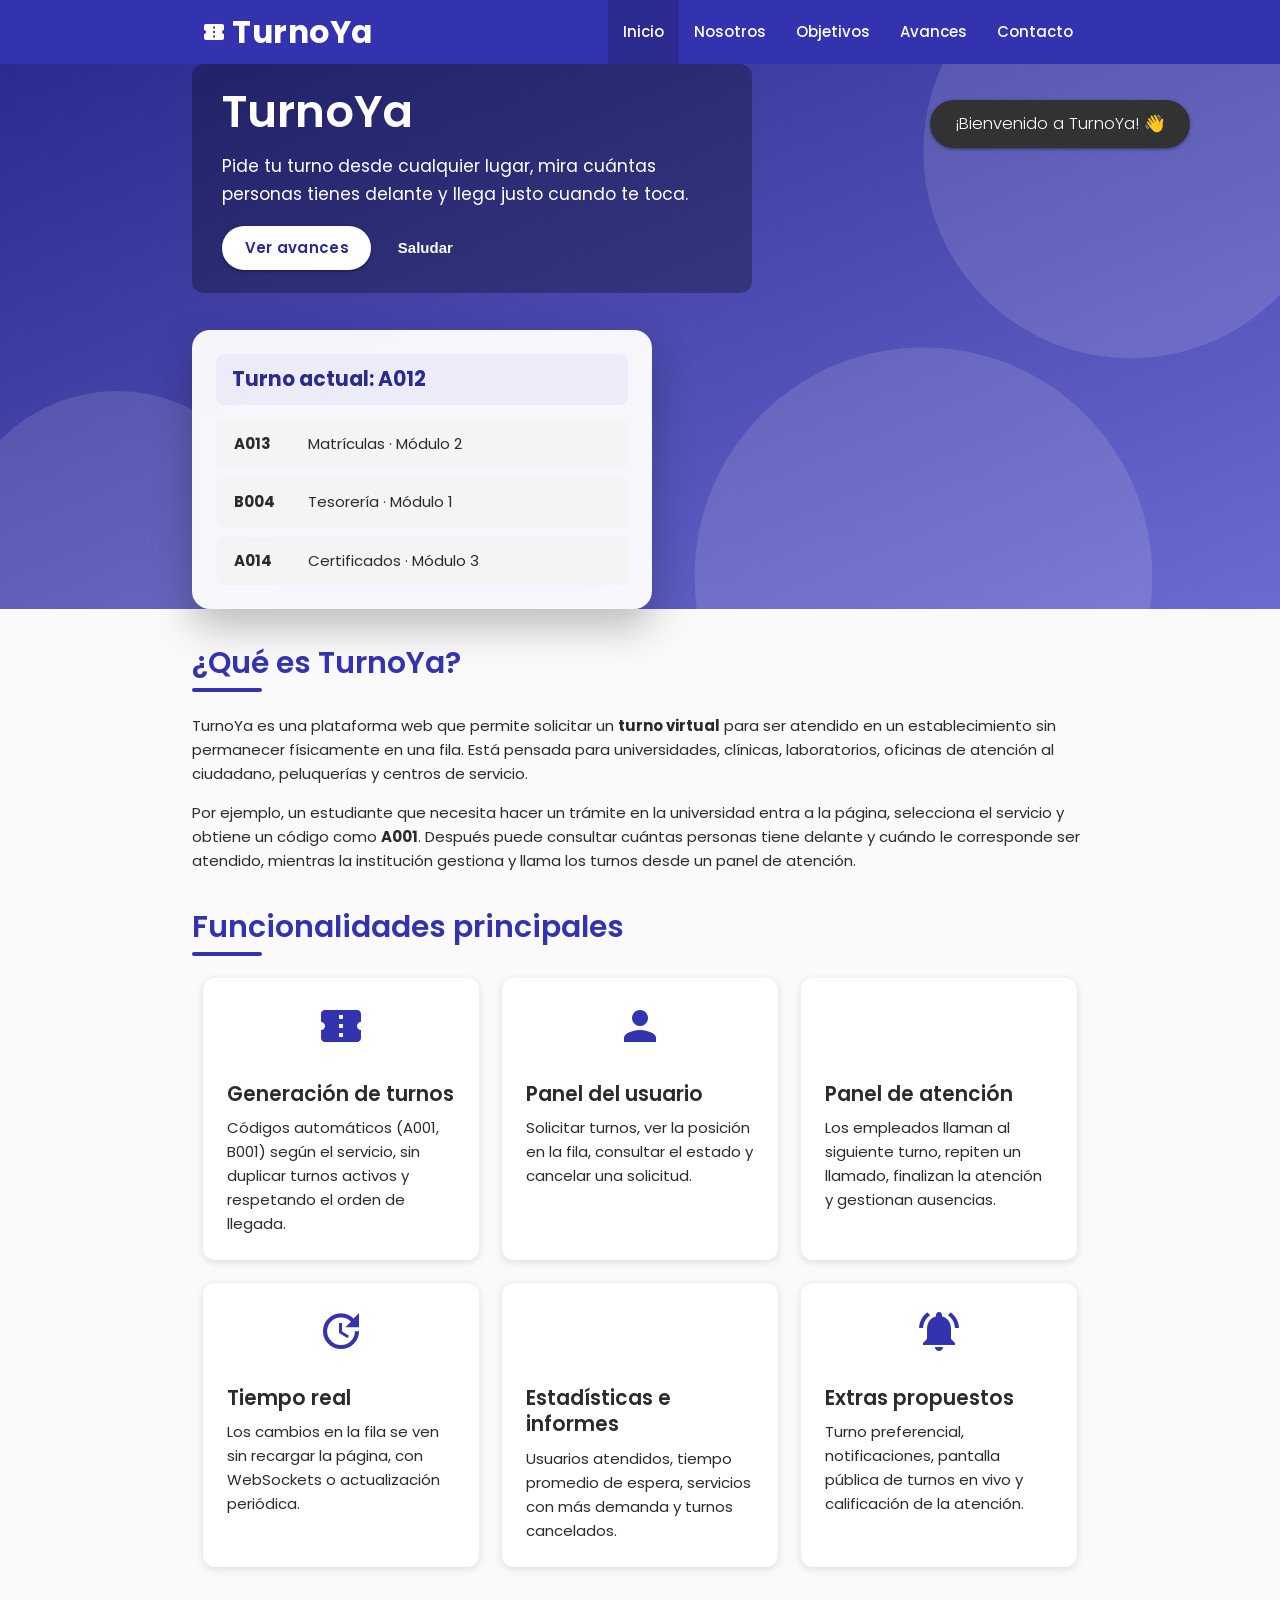
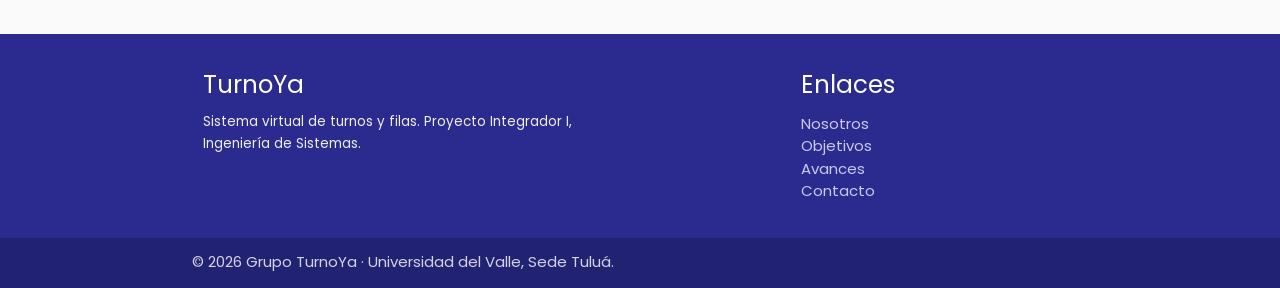
==== proyecto_integrador/index.html @ 2e4dc27a "feat: agregar sitio web TurnoYa con mejoras de inicio y contacto Incluye las cinco paginas, estilos " ====
<!DOCTYPE html>
<html lang="es">
<head>
  <meta charset="UTF-8">
  <meta name="viewport" content="width=device-width, initial-scale=1.0">
  <title>Inicio | TurnoYa</title>
  <!-- Materialize CSS (CDN) -->
  <link rel="stylesheet" href="https://cdnjs.cloudflare.com/ajax/libs/materialize/1.0.0/css/materialize.min.css">
  <!-- Iconos y tipografía -->
  <link rel="stylesheet" href="https://fonts.googleapis.com/icon?family=Material+Icons">
  <link rel="stylesheet" href="https://fonts.googleapis.com/css2?family=Poppins:wght@400;500;600;700&display=swap">
  <!-- Estilos propios -->
  <link rel="stylesheet" href="css/style.css">
</head>
<body data-pagina="inicio">
<header>
  <nav class="navbar-turnoya" role="navigation">
    <div class="nav-wrapper container">
      <a href="index.html" class="brand-logo"><i class="material-icons left" style="margin-right:6px">confirmation_number</i>TurnoYa</a>
      <a href="#" data-target="menu-movil" class="sidenav-trigger"><i class="material-icons">menu</i></a>
      <ul class="right hide-on-med-and-down"><li class="active"><a href="index.html">Inicio</a></li><li><a href="nosotros.html">Nosotros</a></li><li><a href="objetivos.html">Objetivos</a></li><li><a href="avances.html">Avances</a></li><li><a href="contacto.html">Contacto</a></li></ul>
    </div>
  </nav>
  <ul class="sidenav" id="menu-movil"><li><div class="center-align" style="padding:20px 0;color:var(--color-primario);font-weight:700;font-size:1.4rem">TurnoYa</div></li><li class="active"><a href="index.html">Inicio</a></li><li><a href="nosotros.html">Nosotros</a></li><li><a href="objetivos.html">Objetivos</a></li><li><a href="avances.html">Avances</a></li><li><a href="contacto.html">Contacto</a></li></ul>
</header>
<main>
<section class="hero" aria-label="Presentación de TurnoYa">
  <div class="container">
    <div class="hero-contenido">
      <div class="contenedor-hero">
        <h1>TurnoYa</h1>
        <p>Pide tu turno desde cualquier lugar, mira cuántas personas tienes delante y llega justo cuando te toca.</p>
        <a class="btn btn-large waves-effect waves-light white" style="color:var(--color-primario-oscuro)" href="avances.html">Ver avances</a>
        <button class="btn-flat white-text" id="btn-saludo" type="button">Saludar</button>
      </div>
      <aside class="tarjeta-turno" aria-label="Ejemplo de turnos en vivo">
        <h2>Turno actual: A012</h2>
        <ul>
          <li><span class="turno-codigo">A013</span><span>Matrículas · Módulo 2</span></li>
          <li><span class="turno-codigo">B004</span><span>Tesorería · Módulo 1</span></li>
          <li><span class="turno-codigo">A014</span><span>Certificados · Módulo 3</span></li>
        </ul>
      </aside>
    </div>
  </div>
</section>

<div class="container">
  <h2 class="titulo-seccion">¿Qué es TurnoYa?</h2>
  <p >TurnoYa es una plataforma web que permite solicitar un <b>turno virtual</b> para ser atendido en un establecimiento sin permanecer físicamente en una fila. Está pensada para universidades, clínicas, laboratorios, oficinas de atención al ciudadano, peluquerías y centros de servicio.</p>
  <p>Por ejemplo, un estudiante que necesita hacer un trámite en la universidad entra a la página, selecciona el servicio y obtiene un código como <b>A001</b>. Después puede consultar cuántas personas tiene delante y cuándo le corresponde ser atendido, mientras la institución gestiona y llama los turnos desde un panel de atención.</p>

  <h2 class="titulo-seccion">Funcionalidades principales</h2>
  <div class="row fila-uniforme">
    <div class="col s12 m6 l4">
      <div class="card"><div class="card-icono"><i class="material-icons">confirmation_number</i></div>
        <div class="card-content"><span class="card-title">Generación de turnos</span>
        <p>Códigos automáticos (A001, B001) según el servicio, sin duplicar turnos activos y respetando el orden de llegada.</p></div></div>
    </div>
    <div class="col s12 m6 l4">
      <div class="card"><div class="card-icono"><i class="material-icons">person</i></div>
        <div class="card-content"><span class="card-title">Panel del usuario</span>
        <p>Solicitar turnos, ver la posición en la fila, consultar el estado y cancelar una solicitud.</p></div></div>
    </div>
    <div class="col s12 m6 l4">
      <div class="card"><div class="card-icono"><i class="material-icons">support_agent</i></div>
        <div class="card-content"><span class="card-title">Panel de atención</span>
        <p>Los empleados llaman al siguiente turno, repiten un llamado, finalizan la atención y gestionan ausencias.</p></div></div>
    </div>
    <div class="col s12 m6 l4">
      <div class="card"><div class="card-icono"><i class="material-icons">update</i></div>
        <div class="card-content"><span class="card-title">Tiempo real</span>
        <p>Los cambios en la fila se ven sin recargar la página, con WebSockets o actualización periódica.</p></div></div>
    </div>
    <div class="col s12 m6 l4">
      <div class="card"><div class="card-icono"><i class="material-icons">bar_chart</i></div>
        <div class="card-content"><span class="card-title">Estadísticas e informes</span>
        <p>Usuarios atendidos, tiempo promedio de espera, servicios con más demanda y turnos cancelados.</p></div></div>
    </div>
    <div class="col s12 m6 l4">
      <div class="card"><div class="card-icono"><i class="material-icons">notifications_active</i></div>
        <div class="card-content"><span class="card-title">Extras propuestos</span>
        <p>Turno preferencial, notificaciones, pantalla pública de turnos en vivo y calificación de la atención.</p></div></div>
    </div>
  </div>
</div>
</main>
<footer class="page-footer">
  <div class="container">
    <div class="row">
      <div class="col l6 s12">
        <h5 class="white-text">TurnoYa</h5>
        <p class="grey-text text-lighten-3">Sistema virtual de turnos y filas. Proyecto Integrador I, Ingeniería de Sistemas.</p>
      </div>
      <div class="col l4 offset-l2 s12">
        <h5 class="white-text">Enlaces</h5>
        <ul>
          <li><a href="nosotros.html">Nosotros</a></li>
          <li><a href="objetivos.html">Objetivos</a></li>
          <li><a href="avances.html">Avances</a></li>
          <li><a href="contacto.html">Contacto</a></li>
        </ul>
      </div>
    </div>
  </div>
  <div class="footer-copyright">
    <div class="container">
      © 2026 Grupo TurnoYa · Universidad del Valle, Sede Tuluá.
    </div>
  </div>
</footer>
<!-- Materialize JS (CDN) -->
<script src="https://cdnjs.cloudflare.com/ajax/libs/materialize/1.0.0/js/materialize.min.js"></script>
<!-- JavaScript propio -->
<script src="js/main.js"></script>
</body>
</html>
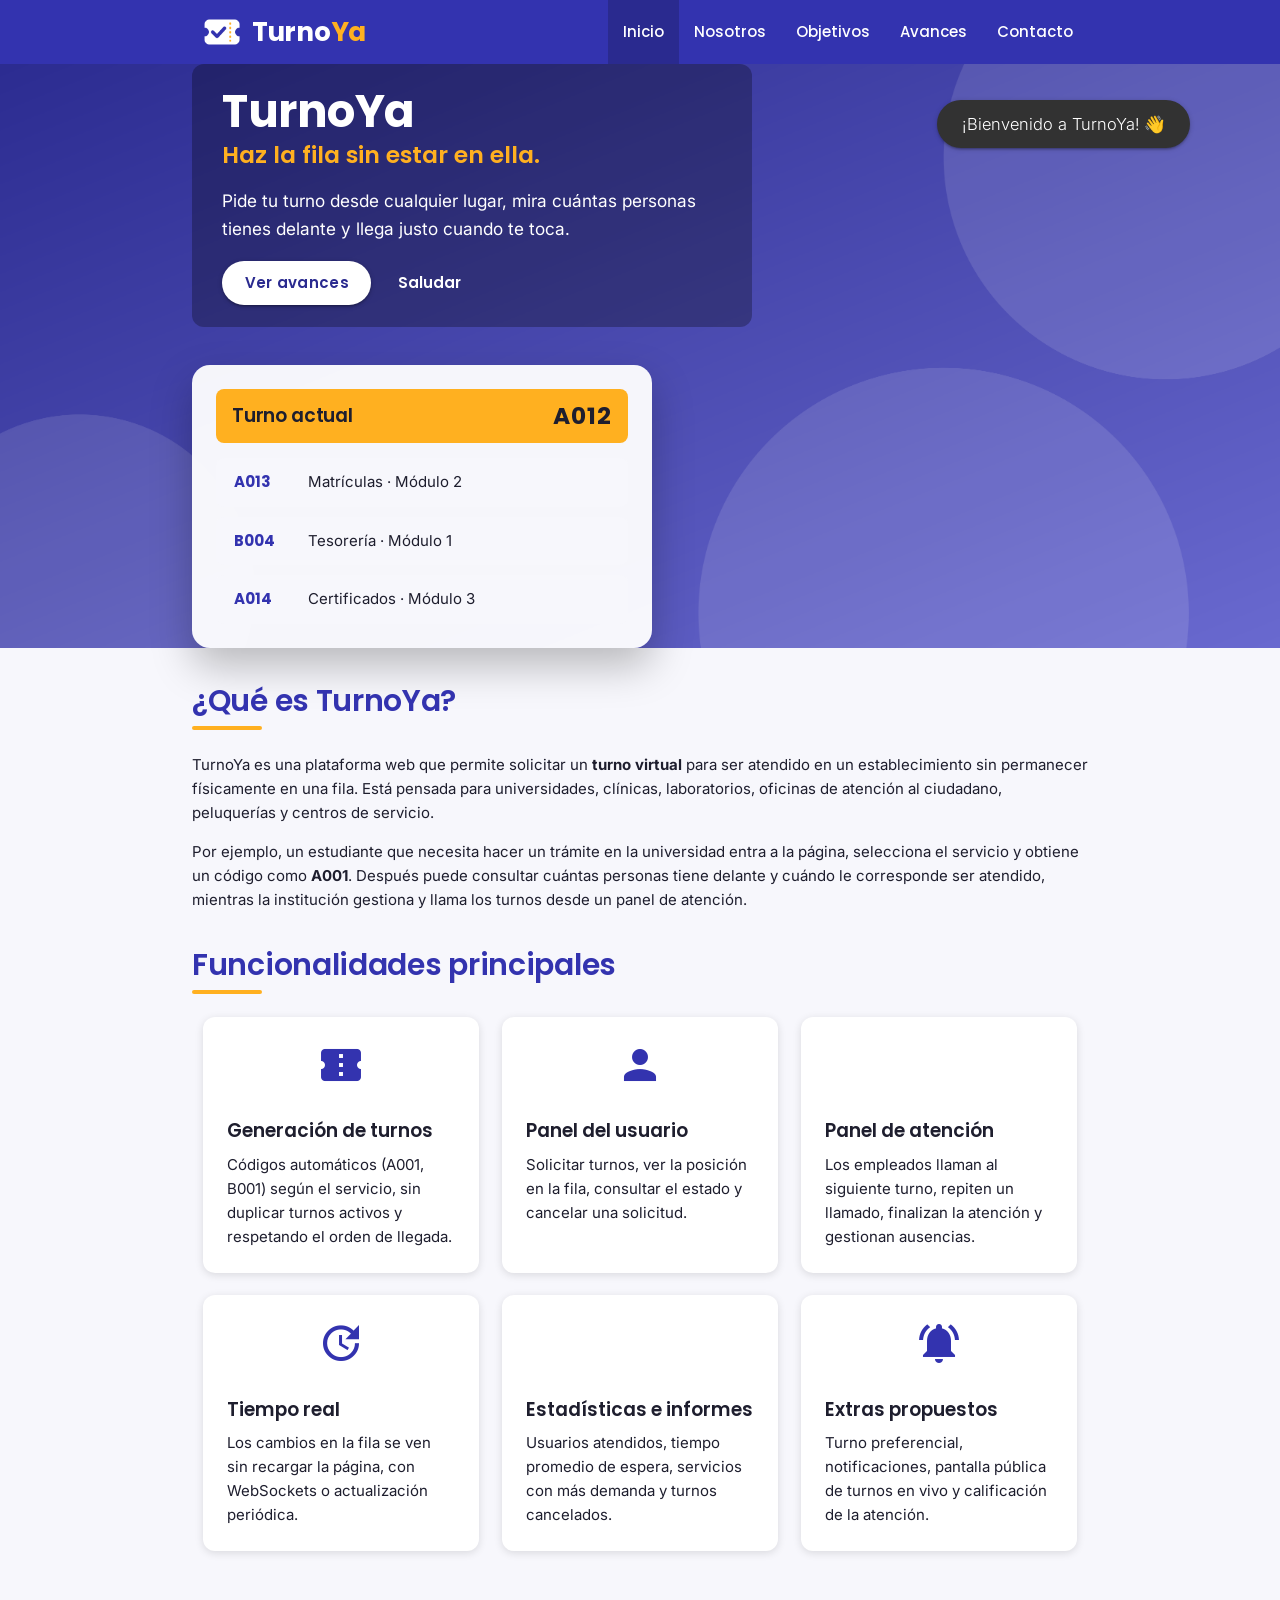
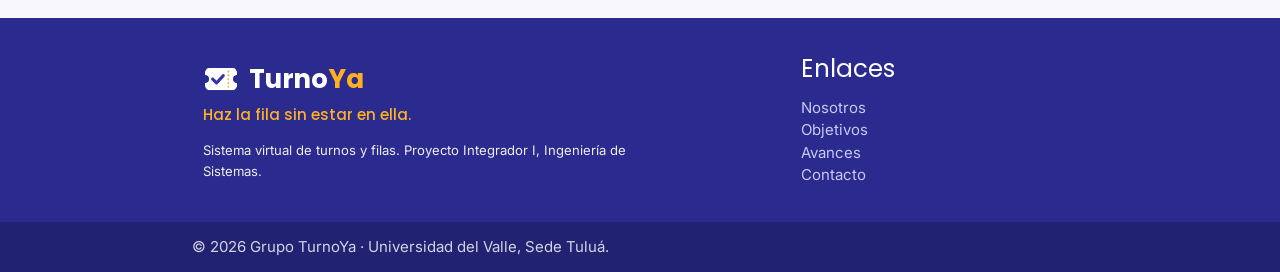
==== commit a72609f4: "feat: aplicar guía visual de TurnoYa (tipografía, paleta y logo) - Agregar Poppins + Inter y escala " ====
--- a/proyecto_integrador/index.html
+++ b/proyecto_integrador/index.html
@@ -3,12 +3,18 @@
 <head>
   <meta charset="UTF-8">
   <meta name="viewport" content="width=device-width, initial-scale=1.0">
-  <title>Inicio | TurnoYa</title>
+  <meta name="description" content="TurnoYa: haz la fila sin estar en ella. Sistema virtual de turnos y filas.">
+  <meta name="theme-color" content="#3333AF">
+  <link rel="icon" type="image/webp" href="img/logo-icono.webp">
+  <title>Inicio | TurnoYa · Haz la fila sin estar en ella</title>
   <!-- Materialize CSS (CDN) -->
   <link rel="stylesheet" href="https://cdnjs.cloudflare.com/ajax/libs/materialize/1.0.0/css/materialize.min.css">
   <!-- Iconos y tipografía -->
   <link rel="stylesheet" href="https://fonts.googleapis.com/icon?family=Material+Icons">
-  <link rel="stylesheet" href="https://fonts.googleapis.com/css2?family=Poppins:wght@400;500;600;700&display=swap">
+  <link rel="preconnect" href="https://fonts.googleapis.com">
+  <link rel="preconnect" href="https://fonts.gstatic.com" crossorigin>
+  <!-- Tipografía primaria: Poppins (títulos, logo, botones) · Secundaria: Inter (texto) -->
+  <link rel="stylesheet" href="https://fonts.googleapis.com/css2?family=Inter:wght@400;500;600&family=Poppins:wght@500;600;700&display=swap">
   <!-- Estilos propios -->
   <link rel="stylesheet" href="css/style.css">
 </head>
@@ -16,12 +22,12 @@
 <header>
   <nav class="navbar-turnoya" role="navigation">
     <div class="nav-wrapper container">
-      <a href="index.html" class="brand-logo"><i class="material-icons left" style="margin-right:6px">confirmation_number</i>TurnoYa</a>
+      <a href="index.html" class="brand-logo" aria-label="TurnoYa, ir al inicio"><img src="img/logo-icono-claro.webp" alt="" class="logo-icono" width="40" height="40"><span class="logo-texto">Turno<span class="logo-ya">Ya</span></span></a>
       <a href="#" data-target="menu-movil" class="sidenav-trigger"><i class="material-icons">menu</i></a>
       <ul class="right hide-on-med-and-down"><li class="active"><a href="index.html">Inicio</a></li><li><a href="nosotros.html">Nosotros</a></li><li><a href="objetivos.html">Objetivos</a></li><li><a href="avances.html">Avances</a></li><li><a href="contacto.html">Contacto</a></li></ul>
     </div>
   </nav>
-  <ul class="sidenav" id="menu-movil"><li><div class="center-align" style="padding:20px 0;color:var(--color-primario);font-weight:700;font-size:1.4rem">TurnoYa</div></li><li class="active"><a href="index.html">Inicio</a></li><li><a href="nosotros.html">Nosotros</a></li><li><a href="objetivos.html">Objetivos</a></li><li><a href="avances.html">Avances</a></li><li><a href="contacto.html">Contacto</a></li></ul>
+  <ul class="sidenav" id="menu-movil"><li><div class="sidenav-logo"><img src="img/logo-icono.webp" alt="" width="40" height="40"><span class="logo-texto">Turno<span class="logo-ya">Ya</span></span></div></li><li class="active"><a href="index.html">Inicio</a></li><li><a href="nosotros.html">Nosotros</a></li><li><a href="objetivos.html">Objetivos</a></li><li><a href="avances.html">Avances</a></li><li><a href="contacto.html">Contacto</a></li></ul>
 </header>
 <main>
 <section class="hero" aria-label="Presentación de TurnoYa">
@@ -29,12 +35,13 @@
     <div class="hero-contenido">
       <div class="contenedor-hero">
         <h1>TurnoYa</h1>
+        <p class="slogan">Haz la fila sin estar en ella.</p>
         <p>Pide tu turno desde cualquier lugar, mira cuántas personas tienes delante y llega justo cuando te toca.</p>
-        <a class="btn btn-large waves-effect waves-light white" style="color:var(--color-primario-oscuro)" href="avances.html">Ver avances</a>
+        <a class="btn btn-large btn-claro waves-effect" href="avances.html">Ver avances</a>
         <button class="btn-flat white-text" id="btn-saludo" type="button">Saludar</button>
       </div>
       <aside class="tarjeta-turno" aria-label="Ejemplo de turnos en vivo">
-        <h2>Turno actual: A012</h2>
+        <h2><span class="etiqueta-turno">Turno actual</span><span class="turno-actual">A012</span></h2>
         <ul>
           <li><span class="turno-codigo">A013</span><span>Matrículas · Módulo 2</span></li>
           <li><span class="turno-codigo">B004</span><span>Tesorería · Módulo 1</span></li>
@@ -47,7 +54,7 @@
 
 <div class="container">
   <h2 class="titulo-seccion">¿Qué es TurnoYa?</h2>
-  <p >TurnoYa es una plataforma web que permite solicitar un <b>turno virtual</b> para ser atendido en un establecimiento sin permanecer físicamente en una fila. Está pensada para universidades, clínicas, laboratorios, oficinas de atención al ciudadano, peluquerías y centros de servicio.</p>
+  <p>TurnoYa es una plataforma web que permite solicitar un <b>turno virtual</b> para ser atendido en un establecimiento sin permanecer físicamente en una fila. Está pensada para universidades, clínicas, laboratorios, oficinas de atención al ciudadano, peluquerías y centros de servicio.</p>
   <p>Por ejemplo, un estudiante que necesita hacer un trámite en la universidad entra a la página, selecciona el servicio y obtiene un código como <b>A001</b>. Después puede consultar cuántas personas tiene delante y cuándo le corresponde ser atendido, mientras la institución gestiona y llama los turnos desde un panel de atención.</p>
 
   <h2 class="titulo-seccion">Funcionalidades principales</h2>
@@ -89,7 +96,8 @@
   <div class="container">
     <div class="row">
       <div class="col l6 s12">
-        <h5 class="white-text">TurnoYa</h5>
+        <div class="footer-logo"><img src="img/logo-icono-claro.webp" alt="" width="36" height="36"><span class="logo-texto">Turno<span class="logo-ya">Ya</span></span></div>
+        <p class="slogan-footer">Haz la fila sin estar en ella.</p>
         <p class="grey-text text-lighten-3">Sistema virtual de turnos y filas. Proyecto Integrador I, Ingeniería de Sistemas.</p>
       </div>
       <div class="col l4 offset-l2 s12">
--- a/proyecto_integrador/css/style.css
+++ b/proyecto_integrador/css/style.css
@@ -0,0 +1,393 @@
+/* TurnoYa - Hoja de estilos personalizada
+   Guía visual completa y justificación en docs/guia-visual.md */
+:root {
+  /* Paleta: un solo color de marca (índigo) + acento complementario (ámbar) */
+  --color-primario: #3333af;        /* 9.4:1 sobre blanco */
+  --color-primario-oscuro: #2a2a8f; /* 11.5:1 sobre blanco */
+  --color-claro: #ececf9;           /* tinte del primario para fondos */
+  --color-acento: #ffb020;          /* siempre con texto oscuro (9:1) */
+  --color-acento-claro: #fff4dc;
+  --color-texto: #1e1e2e;           /* 16.4:1 sobre blanco */
+  --color-texto-suave: #555b6e;     /* 6.3:1 sobre el fondo */
+  --color-fondo: #f7f7fc;
+  --color-exito: #1e7a3c;
+  --color-error: #b3261e;
+
+  /* Tipografía: primaria (títulos) y secundaria (texto) */
+  --fuente-primaria: "Poppins", "Segoe UI", system-ui, sans-serif;
+  --fuente-secundaria: "Inter", "Segoe UI", system-ui, sans-serif;
+
+  /* Escala tipográfica (proporción 1.25, base 16px) */
+  --texto-sm: 0.875rem;  /* 14px notas */
+  --texto-base: 1rem;    /* 16px párrafos */
+  --texto-md: 1.25rem;   /* 20px títulos de tarjeta */
+  --texto-lg: 1.563rem;  /* 25px subtítulos */
+  --texto-xl: 2rem;      /* 32px títulos de sección */
+  --texto-2xl: 3rem;     /* 48px título principal */
+}
+
+body {
+  font-family: var(--fuente-secundaria);
+  font-size: var(--texto-base);
+  color: var(--color-texto);
+  background-color: var(--color-fondo);
+  display: flex;
+  min-height: 100vh;
+  flex-direction: column;
+  transition: background-color 0.4s ease;
+}
+main { flex: 1 0 auto; }
+
+h1, h2, h3, h4, h5, h6,
+.brand-logo, .logo-texto, nav ul a, .sidenav a,
+.btn, .btn-large, .btn-flat, .card-title, .chip,
+.collapsible-header, .titulo-avance, .turno-codigo, .slogan {
+  font-family: var(--fuente-primaria);
+}
+h1, h2, h3, h4 { font-weight: 600; letter-spacing: -0.01em; }
+h2.titulo-seccion {
+  color: var(--color-primario);
+  font-size: var(--texto-xl);
+  margin: 2.5rem 0 1.5rem;
+  position: relative;
+}
+h2.titulo-seccion::after {
+  content: "";
+  display: block;
+  width: 70px;
+  height: 4px;
+  background: var(--color-acento); /* subrayado de títulos en ámbar */
+  border-radius: 2px;
+  margin-top: 8px;
+}
+
+/* Navbar personalizada */ 
+nav.navbar-turnoya {
+  background-color: var(--color-primario);
+  box-shadow: 0 3px 10px rgba(0, 0, 0, 0.2);
+}
+nav .brand-logo { font-weight: 700; letter-spacing: 0.5px; padding-left: 10px; }
+nav ul a { font-weight: 500; transition: background-color 0.25s; }
+nav ul li.active a { background-color: var(--color-primario-oscuro); }
+nav ul a:hover { background-color: rgba(0, 0, 0, 0.15); }
+.sidenav li.active > a { background-color: var(--color-claro); color: var(--color-primario); font-weight: 600; }
+
+/* Hero / banner */
+.hero {
+  background: url("../img/banner.webp") center/cover no-repeat;
+  min-height: 420px;
+  display: flex;
+  align-items: center;
+  color: #fff;
+}
+.hero-contenido {
+  display: flex;
+  align-items: center;
+  justify-content: space-between;
+  gap: 2.5rem;
+  flex-wrap: wrap;
+}
+.hero .contenedor-hero {
+  background: rgba(0, 0, 0, 0.28);
+  padding: 1.5rem 2rem;
+  max-width: 560px;
+  flex: 1 1 420px;
+}
+.hero h1 { font-size: var(--texto-2xl); font-weight: 700; line-height: 1.1; margin: 0 0 0.25rem; }
+.hero p { font-size: 1.15rem; margin-bottom: 1.2rem; }
+.hero p.slogan {
+  font-size: var(--texto-lg);
+  font-weight: 600;
+  line-height: 1.3;
+  color: var(--color-acento);
+  margin: 0 0 0.8rem;
+}
+
+/* Tarjeta de ejemplo: ahora es HTML real, no parte de la imagen de fondo,
+   así nunca se superpone con la caja del texto */
+.tarjeta-turno {
+  flex: 0 1 460px;
+  max-width: 460px;
+  background: rgba(255, 255, 255, 0.95);
+  color: var(--color-texto);
+  border-radius: 18px;
+  padding: var(--relleno-caja, 24px);
+  box-shadow: 0 18px 40px rgba(0, 0, 0, 0.25);
+}
+.tarjeta-turno h2 {
+  display: flex;
+  align-items: center;
+  justify-content: space-between;
+  font-size: var(--texto-md);
+  line-height: 1.3;
+  font-weight: 700;
+  color: var(--color-texto);
+  background: var(--color-acento);
+  border-radius: 8px;
+  padding: 12px 16px;
+  margin: 0 0 1rem;
+}
+.tarjeta-turno ul { margin: 0; padding: 0; list-style: none; }
+.tarjeta-turno li {
+  display: flex;
+  align-items: center;
+  gap: 18px;
+  background: var(--color-fondo);
+  border-radius: 8px;
+  padding: 13px 18px;
+  font-size: 1rem;
+}
+.tarjeta-turno li + li { margin-top: 10px; }
+.tarjeta-turno .etiqueta-turno { font-weight: 600; }
+.tarjeta-turno .turno-actual { font-size: var(--texto-lg); letter-spacing: 0.04em; }
+.tarjeta-turno .turno-codigo { font-weight: 700; min-width: 56px; color: var(--color-primario); }
+
+/* Cards */
+.card { overflow: hidden; transition: transform 0.25s, box-shadow 0.25s; }
+.card:hover { transform: translateY(-6px); box-shadow: 0 12px 24px rgba(0, 0, 0, 0.18); }
+.card .card-title { font-weight: 600; }
+.card .rol { color: var(--color-primario); font-weight: 600; margin-bottom: 6px; }
+.card-icono { text-align: center; padding: 1.5rem 1rem 0; }
+.card-icono i { font-size: 3.2rem; color: var(--color-primario); }
+
+.avatar-integrante {
+  width: 130px;
+  height: 130px;
+  border-radius: 50%;
+  object-fit: cover;
+  border: 4px solid var(--color-claro);
+  margin: 1.5rem auto 0;
+  display: block;
+}
+.card-integrante { text-align: center; padding-bottom: 0.5rem; }
+
+.bloque-mv {
+  border-left: 6px solid var(--color-acento);
+  background: #fff;
+}
+.bloque-mv h3 { margin-top: 0; color: var(--color-primario); }
+
+/* Botones */
+.btn, .btn-large {
+  background-color: var(--color-primario);
+  border-radius: 24px;
+  text-transform: none;
+  font-weight: 600;
+  letter-spacing: 0.3px;
+}
+.btn:hover, .btn-large:hover { background-color: var(--color-primario-oscuro); }
+.btn-flat { border-radius: 24px; text-transform: none; font-weight: 600; color: var(--color-primario); }
+.btn-flat:hover { background-color: var(--color-claro); }
+
+/* Botón "Saludar" del hero: al pasar el cursor se resalta como una píldora
+   translúcida, sin el cuadrado claro que hacía desaparecer el texto blanco */
+#btn-saludo {
+  border-radius: 24px;
+  transition: background-color 0.25s ease, box-shadow 0.25s ease;
+}
+#btn-saludo:hover,
+#btn-saludo:focus {
+  background-color: rgba(255, 255, 255, 0.2);
+  color: #fff;
+  box-shadow: inset 0 0 0 2px rgba(255, 255, 255, 0.45);
+}
+
+/* Collapsible */
+.collapsible { overflow: hidden; border: none; }
+.collapsible-header { font-weight: 600; }
+.collapsible-header i { color: var(--color-primario); }
+.collapsible li.active .collapsible-header { background: var(--color-claro); color: var(--color-primario-oscuro); }
+
+/* Collection (avances) */
+.collection { border: none; }
+.collection .collection-item .titulo-avance { font-weight: 600; }
+.collection .collection-item .detalle-avance { display: none; margin-top: 10px; color: var(--color-texto-suave); }
+.collection .collection-item .detalle-avance.visible { display: block; animation: aparecer 0.35s ease; }
+.chip.estado-listo { background: #c8e6c9; color: #1b5e20; font-weight: 600; }
+.chip.estado-proceso { background: #ffe0b2; color: #8a3c00; font-weight: 600; } /* antes #e65100: 2.99:1, no cumplía */
+.chip.estado-pendiente { background: #e0e0e0; color: #424242; font-weight: 600; }
+.chips-filtro .chip { cursor: pointer; transition: background-color 0.2s; }
+.chips-filtro .chip.activo { background: var(--color-primario); color: #fff; }
+.progress { background-color: var(--color-claro); border-radius: 6px; height: 10px; }
+.progress .determinate { background-color: var(--color-primario); border-radius: 6px; transition: width 0.8s ease; }
+
+/* Formularios */
+.input-field input:focus + label,
+.input-field textarea:focus + label { color: var(--color-primario) !important; }
+.input-field input:focus,
+.input-field textarea:focus { border-bottom: 1px solid var(--color-primario) !important; box-shadow: 0 1px 0 0 var(--color-primario) !important; }
+.input-field .prefix.active { color: var(--color-primario); }
+.formulario-contacto { background: #fff; }
+.formulario-contacto .btn { margin-top: 0.5rem; }
+.nota-formulario {
+  display: flex;
+  align-items: flex-start;
+  gap: 8px;
+  font-size: var(--texto-sm);
+  line-height: 1.5;
+  color: var(--color-texto-suave);
+  margin: 1rem 0 0;
+}
+.nota-formulario i { font-size: 1.2rem; color: var(--color-primario); flex-shrink: 0; }
+.modal .modal-content .nota-formulario { justify-content: center; text-align: left; max-width: 420px; margin: 0.8rem auto 0; }
+.modal .modal-footer .btn-flat { color: var(--color-primario); }
+
+/* Footer */
+footer.page-footer { background-color: var(--color-primario-oscuro); margin-top: 3rem; }
+footer.page-footer a { color: #c9c9f2; }
+footer.page-footer .footer-copyright { background-color: rgba(0, 0, 0, 0.2); }
+
+
+/* UNIFORMIDAD: mismo radio, sombra, relleno y tipografía en todas las vistas*/
+:root {
+  --radio: 12px;
+  --sombra: 0 2px 8px rgba(0, 0, 0, 0.12);
+  --relleno-caja: 24px;
+  --espacio-cajas: 1.5rem;
+}
+
+/* Tipografía */
+p { font-size: var(--texto-base); line-height: 1.6; }
+small { font-size: var(--texto-sm); }
+.card .card-content .card-title,
+.card-title {
+  font-size: var(--texto-md);
+  font-weight: 600;
+  line-height: 1.3;
+  margin: 0 0 0.6rem;
+  display: block;
+}
+
+/* Cajas: mismo radio, sombra, relleno y separación */
+.card, .bloque-mv, .collapsible, .collection, .formulario-contacto, .modal,
+.hero .contenedor-hero { border-radius: var(--radio); }
+.card, .bloque-mv, .collapsible, .collection, .formulario-contacto { box-shadow: var(--sombra); }
+.card, .bloque-mv, .collapsible, .collection, .formulario-contacto { margin: 0 0 var(--espacio-cajas); }
+.card .card-content, .bloque-mv, .formulario-contacto { padding: var(--relleno-caja); }
+.card.horizontal .card-stacked .card-content { display: flex; align-items: center; }
+.card.horizontal .card-stacked .card-content p { margin: 0; }
+
+/* Filas con cajas de la misma altura (inicio, nosotros, contacto) */
+.fila-uniforme { display: flex; flex-wrap: wrap; margin-bottom: 0; }
+.fila-uniforme::after { display: none; }
+.fila-uniforme > .col { display: flex; float: none; }
+.fila-uniforme > .col > .card,
+.fila-uniforme > .col > .bloque-mv,
+.fila-uniforme > .col > .formulario-contacto { flex: 1; width: 100%; }
+
+/* Tarjetas de funcionalidades e integrantes */
+.card-icono { padding: var(--relleno-caja) var(--relleno-caja) 0; }
+.bloque-mv h3 { font-size: var(--texto-md); line-height: 1.3; margin: 0 0 0.8rem; display: flex; align-items: center; }
+
+/* Rol del integrante: reserva 2 líneas en escritorio para que las descripciones arranquen a la misma altura */
+.card-integrante .rol { margin-bottom: 0.6rem; }
+@media only screen and (min-width: 993px) {
+  .card-integrante .rol { min-height: 3.2em; }
+}
+
+/* Objetivo general */
+.card-icono-lateral {
+  display: flex;
+  align-items: center;
+  justify-content: center;
+  flex: 0 0 140px;
+  background: var(--color-claro);
+}
+.card-icono-lateral i { font-size: 4rem; color: var(--color-primario); }
+
+/* Objetivos específicos (sin "popout" para que todos midan igual) */
+.collapsible-header { min-height: 64px; padding: 12px var(--relleno-caja); line-height: 1.4; align-items: center; }
+.collapsible-body { padding: 16px var(--relleno-caja) 16px calc(var(--relleno-caja) + 3rem); }
+
+/* Avances: todas las filas con la misma altura y alineación */
+.collection .collection-item {
+  padding: 12px var(--relleno-caja);
+  min-height: 88px;
+  display: flex;
+  flex-direction: column;
+  justify-content: center;
+}
+.collection .collection-item .row { display: flex; align-items: center; flex-wrap: wrap; margin: 0; }
+.collection .collection-item .row::after { display: none; }
+.collection .collection-item .row > .col { float: none; }
+.avance-info { display: flex; align-items: center; gap: 14px; }
+.icono-avance { color: var(--color-primario); font-size: 1.8rem; flex-shrink: 0; margin: 0; }
+.texto-avance { display: flex; flex-direction: column; gap: 2px; }
+.avance-acciones { display: flex; align-items: center; justify-content: flex-end; gap: 8px; }
+.collection .collection-item .avance-acciones .chip { margin: 0; }
+.collection .collection-item .detalle-avance { font-size: 1rem; }
+
+/* Chips: mismo tamaño */
+.chip { height: 32px; line-height: 32px; font-size: var(--texto-sm); padding: 0 14px; margin: 0 8px 5px 0; }
+
+/* Botones: misma altura y fuente */
+.btn, .btn-large, .btn-flat { height: 44px; line-height: 44px; padding: 0 1.5rem; font-size: 1rem; }
+.btn i, .btn-large i, .btn-flat i { font-size: 1.3rem; line-height: 44px; }
+.btn:focus, .btn-large:focus { background-color: var(--color-primario-oscuro); }
+.btn-flat.btn-small { height: 32px; line-height: 32px; padding: 0 8px; }
+.btn-flat.btn-small i { line-height: 32px; }
+
+/* Datos de contacto */
+.card-datos p { display: flex; align-items: center; gap: 8px; margin: 0 0 0.7rem; }
+.card-datos p:last-child { margin-bottom: 0; }
+.card-datos p i { font-size: 1.3rem; color: var(--color-primario); }
+
+/* Nota informativa al final de las páginas */
+p.grey-text { font-size: var(--texto-sm); }
+
+/* Materialize pone .grey-text en #9e9e9e (2.68:1, no cumple WCAG AA).
+   Dentro del contenido usamos el gris de la paleta (6.3:1). */
+main .grey-text { color: var(--color-texto-suave) !important; }
+
+/* Animaciones y responsive */
+@keyframes aparecer { from { opacity: 0; transform: translateY(-6px); } to { opacity: 1; transform: none; } }
+
+@media only screen and (max-width: 600px) {
+  .hero { min-height: 340px; }
+  .hero h1 { font-size: 2.2rem; }
+  h2.titulo-seccion { font-size: var(--texto-lg); }
+  .hero p.slogan { font-size: var(--texto-md); }
+  nav .brand-logo .logo-icono { width: 32px; height: 32px; }
+}
+
+
+/* IDENTIDAD: logo, slogan, acento y accesibilidad */
+/* Logo en navbar, menú móvil y footer */
+nav .brand-logo { display: flex; align-items: center; gap: 10px; height: 64px; }
+nav .brand-logo .logo-icono { width: 40px; height: 40px; }
+.logo-texto { font-weight: 700; font-size: 1.75rem; letter-spacing: -0.01em; line-height: 1; }
+.logo-ya { color: var(--color-acento); }          /* ámbar sobre índigo: 5.1:1 */
+.sidenav-logo { display: flex; align-items: center; justify-content: center; gap: 10px; padding: 20px 0; }
+.sidenav-logo .logo-texto { color: var(--color-texto); }
+.sidenav-logo .logo-ya { color: var(--color-primario); } /* sobre blanco el ámbar no cumple contraste */
+.footer-logo { display: flex; align-items: center; gap: 10px; margin: 1.5rem 0 0.4rem; color: #fff; }
+.slogan-footer { font-family: var(--fuente-primaria); font-weight: 500; color: var(--color-acento); margin: 0 0 0.6rem; }
+
+/* Botón blanco del hero */
+.btn-claro, .btn-claro:focus { background-color: #fff; color: var(--color-primario-oscuro); }
+.btn-claro:hover { background-color: var(--color-claro); }
+
+/* Estado de éxito del formulario */
+.icono-exito { font-size: 4rem; color: var(--color-exito); }
+.input-field input.invalid + label, .helper-text[data-error]::after { color: var(--color-error) !important; }
+
+/* Foco visible para navegación con teclado */
+a:focus-visible, button:focus-visible, .btn:focus-visible, .chip:focus-visible,
+input:focus-visible, textarea:focus-visible, .collapsible-header:focus-visible {
+  outline: 3px solid var(--color-primario);
+  outline-offset: 2px;
+}
+nav a:focus-visible, .hero a:focus-visible, .hero button:focus-visible,
+footer a:focus-visible { outline-color: var(--color-acento); }
+
+/* Etiquetas y líneas del formulario: Materialize usa #9e9e9e (2.68:1) */
+.input-field > label { color: var(--color-texto-suave); }
+.input-field input:not(:focus), .input-field textarea:not(:focus) { border-bottom-color: #8a8fa3; }
+
+/* Acento ámbar en barras laterales (mismo recurso que Misión y Visión) */
+.card.horizontal { border-left: 6px solid var(--color-acento); }                 /* Objetivo general */
+.collapsible li.active .collapsible-header { box-shadow: inset 6px 0 0 var(--color-acento); } /* objetivo abierto */
+.card-progreso { border-left: 6px solid var(--color-acento); }                    /* Avances */
+.progress .determinate { background-color: var(--color-acento); }                /* barra de progreso */
+.collection .collection-item[data-estado="proceso"] { box-shadow: inset 6px 0 0 var(--color-acento); }
+.formulario-contacto, .card-datos { border-left: 6px solid var(--color-acento); } /* Contacto */
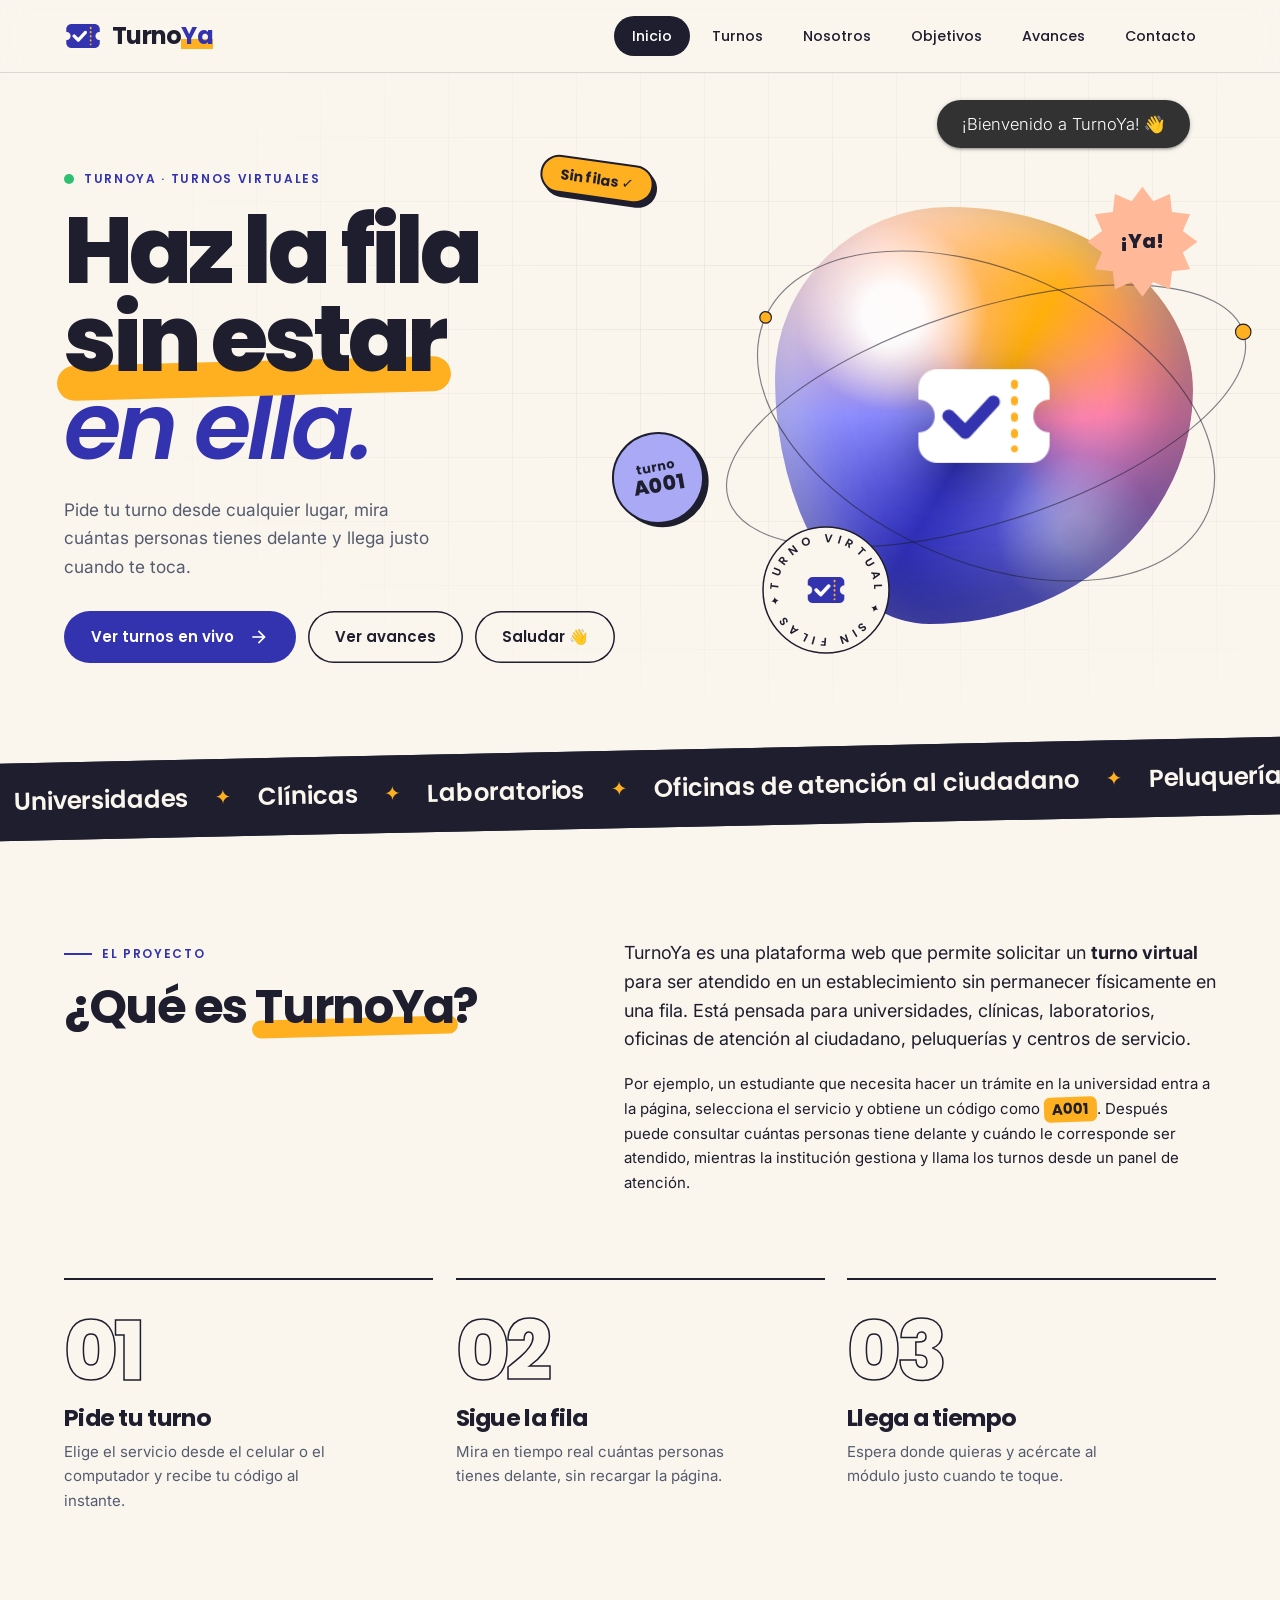
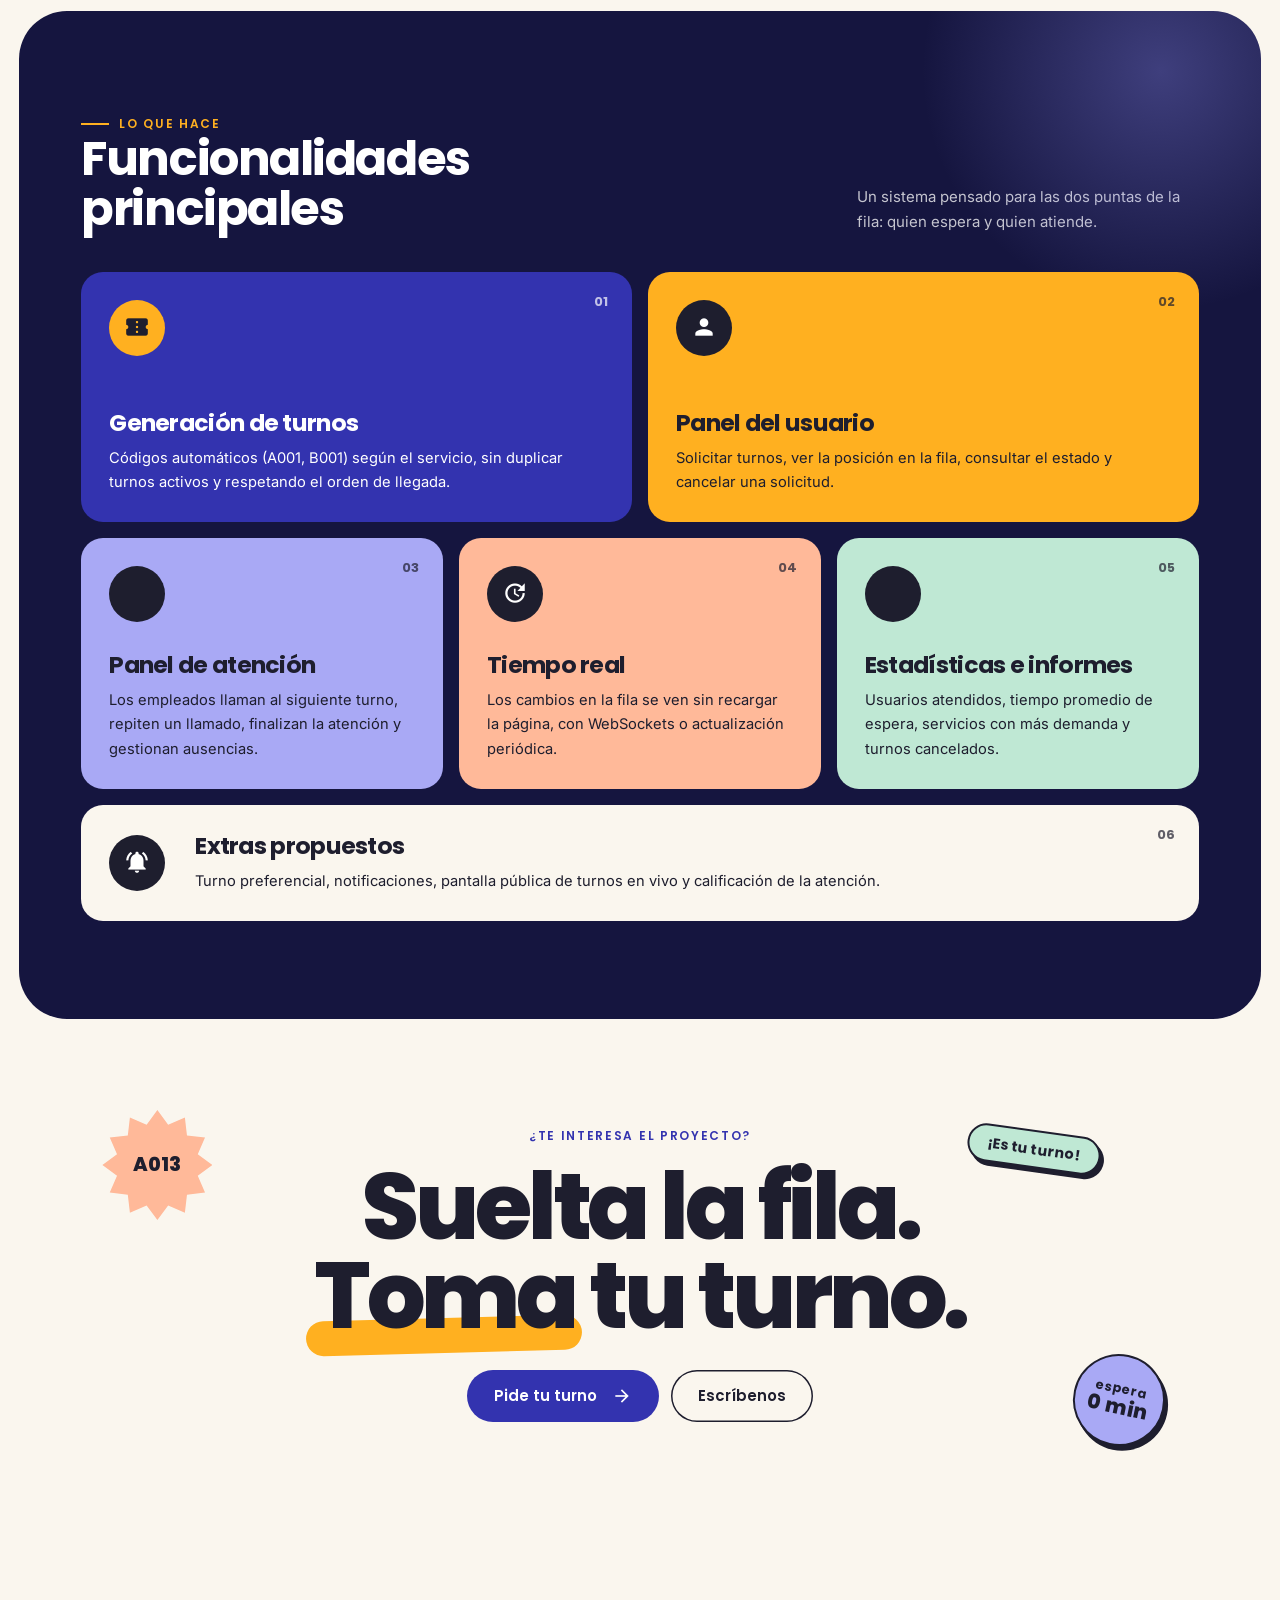
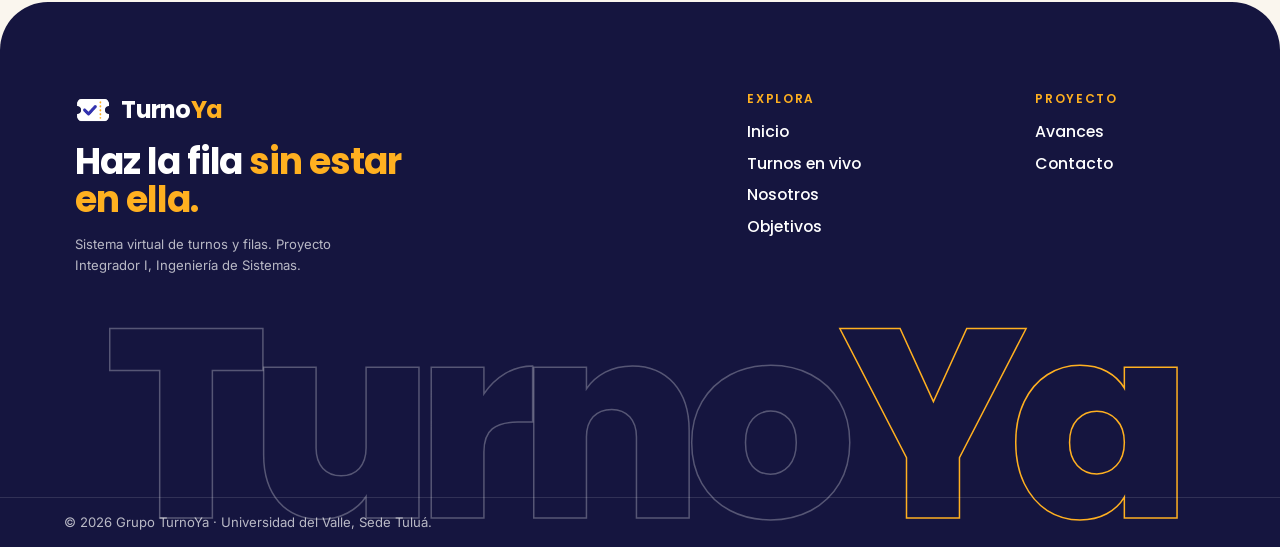
==== commit 5e3f2208: "feat: rediseño visual del sitio y nueva página de turnos por entidad - Estilo editorial: fondo papel" ====
--- a/proyecto_integrador/index.html
+++ b/proyecto_integrador/index.html
@@ -4,9 +4,11 @@
   <meta charset="UTF-8">
   <meta name="viewport" content="width=device-width, initial-scale=1.0">
   <meta name="description" content="TurnoYa: haz la fila sin estar en ella. Sistema virtual de turnos y filas.">
-  <meta name="theme-color" content="#3333AF">
+  <meta name="theme-color" content="#FAF6EE">
   <link rel="icon" type="image/webp" href="img/logo-icono.webp">
   <title>Inicio | TurnoYa · Haz la fila sin estar en ella</title>
+  <!-- Marca que hay JavaScript para activar las animaciones de aparición -->
+  <script>document.documentElement.classList.add("js");</script>
   <!-- Materialize CSS (CDN) -->
   <link rel="stylesheet" href="https://cdnjs.cloudflare.com/ajax/libs/materialize/1.0.0/css/materialize.min.css">
   <!-- Iconos y tipografía -->
@@ -14,7 +16,7 @@
   <link rel="preconnect" href="https://fonts.googleapis.com">
   <link rel="preconnect" href="https://fonts.gstatic.com" crossorigin>
   <!-- Tipografía primaria: Poppins (títulos, logo, botones) · Secundaria: Inter (texto) -->
-  <link rel="stylesheet" href="https://fonts.googleapis.com/css2?family=Inter:wght@400;500;600&family=Poppins:wght@500;600;700&display=swap">
+  <link rel="stylesheet" href="https://fonts.googleapis.com/css2?family=Inter:wght@400;500;600&family=Poppins:ital,wght@0,500;0,600;0,700;0,800;1,600&display=swap">
   <!-- Estilos propios -->
   <link rel="stylesheet" href="css/style.css">
 </head>
@@ -22,95 +24,161 @@
 <header>
   <nav class="navbar-turnoya" role="navigation">
     <div class="nav-wrapper container">
-      <a href="index.html" class="brand-logo" aria-label="TurnoYa, ir al inicio"><img src="img/logo-icono-claro.webp" alt="" class="logo-icono" width="40" height="40"><span class="logo-texto">Turno<span class="logo-ya">Ya</span></span></a>
-      <a href="#" data-target="menu-movil" class="sidenav-trigger"><i class="material-icons">menu</i></a>
-      <ul class="right hide-on-med-and-down"><li class="active"><a href="index.html">Inicio</a></li><li><a href="nosotros.html">Nosotros</a></li><li><a href="objetivos.html">Objetivos</a></li><li><a href="avances.html">Avances</a></li><li><a href="contacto.html">Contacto</a></li></ul>
+      <a href="index.html" class="brand-logo" aria-label="TurnoYa, ir al inicio"><img src="img/logo-icono.webp" alt="" class="logo-icono" width="40" height="40"><span class="logo-texto">Turno<span class="logo-ya">Ya</span></span></a>
+      <a href="#" data-target="menu-movil" class="sidenav-trigger" aria-label="Abrir menú"><i class="material-icons">menu</i></a>
+      <ul class="right hide-on-med-and-down"><li class="active"><a href="index.html">Inicio</a></li><li><a href="turnos.html">Turnos</a></li><li><a href="nosotros.html">Nosotros</a></li><li><a href="objetivos.html">Objetivos</a></li><li><a href="avances.html">Avances</a></li><li><a href="contacto.html">Contacto</a></li></ul>
     </div>
   </nav>
-  <ul class="sidenav" id="menu-movil"><li><div class="sidenav-logo"><img src="img/logo-icono.webp" alt="" width="40" height="40"><span class="logo-texto">Turno<span class="logo-ya">Ya</span></span></div></li><li class="active"><a href="index.html">Inicio</a></li><li><a href="nosotros.html">Nosotros</a></li><li><a href="objetivos.html">Objetivos</a></li><li><a href="avances.html">Avances</a></li><li><a href="contacto.html">Contacto</a></li></ul>
 </header>
+<ul class="sidenav" id="menu-movil"><li><div class="sidenav-logo"><img src="img/logo-icono.webp" alt="" width="40" height="40"><span class="logo-texto">Turno<span class="logo-ya">Ya</span></span></div></li><li class="active"><a href="index.html">Inicio</a></li><li><a href="turnos.html">Turnos</a></li><li><a href="nosotros.html">Nosotros</a></li><li><a href="objetivos.html">Objetivos</a></li><li><a href="avances.html">Avances</a></li><li><a href="contacto.html">Contacto</a></li></ul>
 <main>
 <section class="hero" aria-label="Presentación de TurnoYa">
   <div class="container">
     <div class="hero-contenido">
-      <div class="contenedor-hero">
-        <h1>TurnoYa</h1>
-        <p class="slogan">Haz la fila sin estar en ella.</p>
-        <p>Pide tu turno desde cualquier lugar, mira cuántas personas tienes delante y llega justo cuando te toca.</p>
-        <a class="btn btn-large btn-claro waves-effect" href="avances.html">Ver avances</a>
-        <button class="btn-flat white-text" id="btn-saludo" type="button">Saludar</button>
+      <div class="hero-texto">
+        <p class="eyebrow sin-linea"><span class="punto-vivo" aria-hidden="true"></span>TurnoYa · Turnos virtuales</p>
+        <h1><span class="linea">Haz la fila</span><span class="linea"><span class="resaltado">sin estar</span></span><span class="linea cursiva">en ella.</span></h1>
+        <p class="hero-intro">Pide tu turno desde cualquier lugar, mira cuántas personas tienes delante y llega justo cuando te toca.</p>
+        <div class="hero-acciones">
+          <a class="btn btn-large waves-effect waves-light" href="turnos.html">Ver turnos en vivo<i class="material-icons right" aria-hidden="true">arrow_forward</i></a>
+          <a class="btn-flat waves-effect" href="avances.html">Ver avances</a>
+          <button class="btn-flat waves-effect" id="btn-saludo" type="button">Saludar 👋</button>
+        </div>
+        <span class="sticker sticker-pildora" aria-hidden="true">Sin filas ✓</span>
+        <span class="sticker sticker-circulo" aria-hidden="true">turno<strong>A001</strong></span>
       </div>
-      <aside class="tarjeta-turno" aria-label="Ejemplo de turnos en vivo">
-        <h2><span class="etiqueta-turno">Turno actual</span><span class="turno-actual">A012</span></h2>
-        <ul>
-          <li><span class="turno-codigo">A013</span><span>Matrículas · Módulo 2</span></li>
-          <li><span class="turno-codigo">B004</span><span>Tesorería · Módulo 1</span></li>
-          <li><span class="turno-codigo">A014</span><span>Certificados · Módulo 3</span></li>
-        </ul>
-      </aside>
+      <div class="escena">
+        <div class="burbuja" aria-hidden="true"></div>
+        <svg class="orbitas" viewBox="0 0 600 500" aria-hidden="true">
+          <ellipse cx="300" cy="250" rx="280" ry="110" transform="rotate(-18 300 250)"/>
+          <ellipse cx="300" cy="250" rx="250" ry="150" transform="rotate(24 300 250)"/>
+          <circle cx="566" cy="163" r="8"/>
+          <circle cx="72" cy="148" r="6"/>
+        </svg>
+        <img class="escena-logo" src="img/logo-icono-claro.webp" alt="" width="128" height="128">
+        <span class="sticker sticker-estrella" aria-hidden="true"><span>¡Ya!</span></span>
+        <div class="sello" aria-hidden="true">
+        <svg viewBox="0 0 130 130"><defs><path id="sello-hero" d="M65,65 m-48,0 a48,48 0 1,1 96,0 a48,48 0 1,1 -96,0"/></defs><circle class="sello-fondo" cx="65" cy="65" r="63"/><text><textPath href="#sello-hero" textLength="299" lengthAdjust="spacing">Turno virtual ✦ Sin filas ✦ </textPath></text></svg>
+        <div class="sello-centro"><img src="img/logo-icono.webp" alt="" width="42" height="42"></div>
+      </div>
+      </div>
     </div>
   </div>
 </section>
 
-<div class="container">
-  <h2 class="titulo-seccion">¿Qué es TurnoYa?</h2>
-  <p>TurnoYa es una plataforma web que permite solicitar un <b>turno virtual</b> para ser atendido en un establecimiento sin permanecer físicamente en una fila. Está pensada para universidades, clínicas, laboratorios, oficinas de atención al ciudadano, peluquerías y centros de servicio.</p>
-  <p>Por ejemplo, un estudiante que necesita hacer un trámite en la universidad entra a la página, selecciona el servicio y obtiene un código como <b>A001</b>. Después puede consultar cuántas personas tiene delante y cuándo le corresponde ser atendido, mientras la institución gestiona y llama los turnos desde un panel de atención.</p>
+<div class="marquesina" aria-label="Lugares donde se puede usar TurnoYa">
+  <div class="marquesina-pista">
+    <div class="marquesina-grupo"><span>Universidades</span><span class="sep">✦</span><span>Clínicas</span><span class="sep">✦</span><span>Laboratorios</span><span class="sep">✦</span><span>Oficinas de atención al ciudadano</span><span class="sep">✦</span><span>Peluquerías</span><span class="sep">✦</span><span>Centros de servicio</span><span class="sep">✦</span></div>
+    <div class="marquesina-grupo" aria-hidden="true"><span>Universidades</span><span class="sep">✦</span><span>Clínicas</span><span class="sep">✦</span><span>Laboratorios</span><span class="sep">✦</span><span>Oficinas de atención al ciudadano</span><span class="sep">✦</span><span>Peluquerías</span><span class="sep">✦</span><span>Centros de servicio</span><span class="sep">✦</span></div>
+  </div>
+</div>
 
-  <h2 class="titulo-seccion">Funcionalidades principales</h2>
-  <div class="row fila-uniforme">
-    <div class="col s12 m6 l4">
-      <div class="card"><div class="card-icono"><i class="material-icons">confirmation_number</i></div>
-        <div class="card-content"><span class="card-title">Generación de turnos</span>
-        <p>Códigos automáticos (A001, B001) según el servicio, sin duplicar turnos activos y respetando el orden de llegada.</p></div></div>
+<section class="seccion">
+  <div class="container">
+    <div class="intro-grid">
+      <div class="revelar">
+        <p class="eyebrow">El proyecto</p>
+        <h2 class="titulo-seccion">¿Qué es <span class="resaltado">TurnoYa</span>?</h2>
+      </div>
+      <div class="revelar retraso-1">
+        <p class="texto-grande">TurnoYa es una plataforma web que permite solicitar un <b>turno virtual</b> para ser atendido en un establecimiento sin permanecer físicamente en una fila. Está pensada para universidades, clínicas, laboratorios, oficinas de atención al ciudadano, peluquerías y centros de servicio.</p>
+        <p>Por ejemplo, un estudiante que necesita hacer un trámite en la universidad entra a la página, selecciona el servicio y obtiene un código como <span class="codigo-ejemplo">A001</span>. Después puede consultar cuántas personas tiene delante y cuándo le corresponde ser atendido, mientras la institución gestiona y llama los turnos desde un panel de atención.</p>
+      </div>
     </div>
-    <div class="col s12 m6 l4">
-      <div class="card"><div class="card-icono"><i class="material-icons">person</i></div>
-        <div class="card-content"><span class="card-title">Panel del usuario</span>
-        <p>Solicitar turnos, ver la posición en la fila, consultar el estado y cancelar una solicitud.</p></div></div>
-    </div>
-    <div class="col s12 m6 l4">
-      <div class="card"><div class="card-icono"><i class="material-icons">support_agent</i></div>
-        <div class="card-content"><span class="card-title">Panel de atención</span>
-        <p>Los empleados llaman al siguiente turno, repiten un llamado, finalizan la atención y gestionan ausencias.</p></div></div>
-    </div>
-    <div class="col s12 m6 l4">
-      <div class="card"><div class="card-icono"><i class="material-icons">update</i></div>
-        <div class="card-content"><span class="card-title">Tiempo real</span>
-        <p>Los cambios en la fila se ven sin recargar la página, con WebSockets o actualización periódica.</p></div></div>
-    </div>
-    <div class="col s12 m6 l4">
-      <div class="card"><div class="card-icono"><i class="material-icons">bar_chart</i></div>
-        <div class="card-content"><span class="card-title">Estadísticas e informes</span>
-        <p>Usuarios atendidos, tiempo promedio de espera, servicios con más demanda y turnos cancelados.</p></div></div>
-    </div>
-    <div class="col s12 m6 l4">
-      <div class="card"><div class="card-icono"><i class="material-icons">notifications_active</i></div>
-        <div class="card-content"><span class="card-title">Extras propuestos</span>
-        <p>Turno preferencial, notificaciones, pantalla pública de turnos en vivo y calificación de la atención.</p></div></div>
+
+    <div class="pasos">
+      <div class="paso revelar"><span class="paso-numero" aria-hidden="true">01</span><h3>Pide tu turno</h3><p>Elige el servicio desde el celular o el computador y recibe tu código al instante.</p></div>
+      <div class="paso revelar retraso-1"><span class="paso-numero" aria-hidden="true">02</span><h3>Sigue la fila</h3><p>Mira en tiempo real cuántas personas tienes delante, sin recargar la página.</p></div>
+      <div class="paso revelar retraso-2"><span class="paso-numero" aria-hidden="true">03</span><h3>Llega a tiempo</h3><p>Espera donde quieras y acércate al módulo justo cuando te toque.</p></div>
     </div>
   </div>
-</div>
+</section>
+
+<section class="seccion seccion-oscura">
+  <div class="container">
+    <div class="cabecera-seccion revelar">
+      <div>
+        <p class="eyebrow">Lo que hace</p>
+        <h2 class="titulo-seccion">Funcionalidades principales</h2>
+      </div>
+      <p>Un sistema pensado para las dos puntas de la fila: quien espera y quien atiende.</p>
+    </div>
+    <div class="bento">
+      <article class="funcion funcion-indigo ancha revelar">
+        <span class="funcion-num" aria-hidden="true">01</span>
+        <span class="funcion-icono"><i class="material-icons" aria-hidden="true">confirmation_number</i></span>
+        <div class="funcion-texto"><h3>Generación de turnos</h3><p>Códigos automáticos (A001, B001) según el servicio, sin duplicar turnos activos y respetando el orden de llegada.</p></div>
+      </article>
+      <article class="funcion funcion-ambar ancha revelar retraso-1">
+        <span class="funcion-num" aria-hidden="true">02</span>
+        <span class="funcion-icono"><i class="material-icons" aria-hidden="true">person</i></span>
+        <div class="funcion-texto"><h3>Panel del usuario</h3><p>Solicitar turnos, ver la posición en la fila, consultar el estado y cancelar una solicitud.</p></div>
+      </article>
+      <article class="funcion funcion-lavanda  revelar retraso-2">
+        <span class="funcion-num" aria-hidden="true">03</span>
+        <span class="funcion-icono"><i class="material-icons" aria-hidden="true">support_agent</i></span>
+        <div class="funcion-texto"><h3>Panel de atención</h3><p>Los empleados llaman al siguiente turno, repiten un llamado, finalizan la atención y gestionan ausencias.</p></div>
+      </article>
+      <article class="funcion funcion-durazno  revelar">
+        <span class="funcion-num" aria-hidden="true">04</span>
+        <span class="funcion-icono"><i class="material-icons" aria-hidden="true">update</i></span>
+        <div class="funcion-texto"><h3>Tiempo real</h3><p>Los cambios en la fila se ven sin recargar la página, con WebSockets o actualización periódica.</p></div>
+      </article>
+      <article class="funcion funcion-menta  revelar retraso-1">
+        <span class="funcion-num" aria-hidden="true">05</span>
+        <span class="funcion-icono"><i class="material-icons" aria-hidden="true">bar_chart</i></span>
+        <div class="funcion-texto"><h3>Estadísticas e informes</h3><p>Usuarios atendidos, tiempo promedio de espera, servicios con más demanda y turnos cancelados.</p></div>
+      </article>
+      <article class="funcion funcion-papel completa revelar retraso-2">
+        <span class="funcion-num" aria-hidden="true">06</span>
+        <span class="funcion-icono"><i class="material-icons" aria-hidden="true">notifications_active</i></span>
+        <div class="funcion-texto"><h3>Extras propuestos</h3><p>Turno preferencial, notificaciones, pantalla pública de turnos en vivo y calificación de la atención.</p></div>
+      </article>
+    </div>
+  </div>
+</section>
+
+<section class="cta">
+  <div class="container revelar">
+    <p class="eyebrow sin-linea">¿Te interesa el proyecto?</p>
+    <h2>Suelta la fila. <span class="resaltado">Toma</span> tu turno.</h2>
+    <div class="hero-acciones">
+      <a class="btn btn-large waves-effect waves-light" href="turnos.html">Pide tu turno<i class="material-icons right" aria-hidden="true">arrow_forward</i></a>
+      <a class="btn-flat waves-effect" href="contacto.html">Escríbenos</a>
+    </div>
+  </div>
+  <span class="sticker sticker-estrella" aria-hidden="true"><span>A013</span></span>
+  <span class="sticker sticker-pildora" aria-hidden="true">¡Es tu turno!</span>
+  <span class="sticker sticker-circulo" aria-hidden="true">espera<strong>0 min</strong></span>
+</section>
 </main>
 <footer class="page-footer">
   <div class="container">
     <div class="row">
       <div class="col l6 s12">
         <div class="footer-logo"><img src="img/logo-icono-claro.webp" alt="" width="36" height="36"><span class="logo-texto">Turno<span class="logo-ya">Ya</span></span></div>
-        <p class="slogan-footer">Haz la fila sin estar en ella.</p>
+        <p class="slogan-footer">Haz la fila <span>sin estar en ella.</span></p>
         <p class="grey-text text-lighten-3">Sistema virtual de turnos y filas. Proyecto Integrador I, Ingeniería de Sistemas.</p>
       </div>
-      <div class="col l4 offset-l2 s12">
-        <h5 class="white-text">Enlaces</h5>
+      <div class="col l3 offset-l1 s6">
+        <h5>Explora</h5>
         <ul>
+          <li><a href="index.html">Inicio</a></li>
+          <li><a href="turnos.html">Turnos en vivo</a></li>
           <li><a href="nosotros.html">Nosotros</a></li>
           <li><a href="objetivos.html">Objetivos</a></li>
+        </ul>
+      </div>
+      <div class="col l2 s6">
+        <h5>Proyecto</h5>
+        <ul>
           <li><a href="avances.html">Avances</a></li>
           <li><a href="contacto.html">Contacto</a></li>
         </ul>
       </div>
     </div>
   </div>
+  <div class="marca-gigante" aria-hidden="true">Turno<span>Ya</span></div>
   <div class="footer-copyright">
     <div class="container">
       © 2026 Grupo TurnoYa · Universidad del Valle, Sede Tuluá.
--- a/proyecto_integrador/css/style.css
+++ b/proyecto_integrador/css/style.css
@@ -1,273 +1,611 @@
-/* TurnoYa - Hoja de estilos personalizada
-   Guía visual completa y justificación en docs/guia-visual.md */
+/* TurnoYa - Hoja de estilos
+   Rediseño editorial: papel cálido, tipografía grande, stickers, burbuja
+   iridiscente y cinta en movimiento. Se conserva la identidad de la guía
+   visual (índigo + ámbar, Poppins + Inter, logo del ticket).
+   Guía y justificación en docs/guia-visual.md */
+
+/* ============ 1. VARIABLES ============ */
 :root {
-  /* Paleta: un solo color de marca (índigo) + acento complementario (ámbar) */
-  --color-primario: #3333af;        /* 9.4:1 sobre blanco */
-  --color-primario-oscuro: #2a2a8f; /* 11.5:1 sobre blanco */
-  --color-claro: #ececf9;           /* tinte del primario para fondos */
-  --color-acento: #ffb020;          /* siempre con texto oscuro (9:1) */
+  /* Marca */
+  --color-primario: #3333af;        /* índigo: todo lo que se pulsa */
+  --color-primario-oscuro: #2a2a8f;
+  --color-noche: #15153f;           /* secciones oscuras y footer */
+  --color-claro: #ececf9;
+  --color-acento: #ffb020;          /* ámbar: lo que se debe mirar */
   --color-acento-claro: #fff4dc;
-  --color-texto: #1e1e2e;           /* 16.4:1 sobre blanco */
-  --color-texto-suave: #555b6e;     /* 6.3:1 sobre el fondo */
-  --color-fondo: #f7f7fc;
+
+  /* Tonos de apoyo para stickers y bloques */
+  --color-lavanda: #a9a9f5;
+  --color-durazno: #ffb999;
+  --color-menta: #bfe8d4;
+
+  /* Neutros */
+  --color-papel: #faf6ee;           /* fondo cálido tipo papel */
+  --color-papel-2: #f1eadc;
+  --color-texto: #1e1e2e;           /* 15.6:1 sobre papel */
+  --color-texto-suave: #555b6e;     /* 6.2:1 sobre papel */
+  --color-linea: rgba(30, 30, 46, 0.14);
   --color-exito: #1e7a3c;
   --color-error: #b3261e;
 
-  /* Tipografía: primaria (títulos) y secundaria (texto) */
+  /* Tipografía */
   --fuente-primaria: "Poppins", "Segoe UI", system-ui, sans-serif;
   --fuente-secundaria: "Inter", "Segoe UI", system-ui, sans-serif;
-
-  /* Escala tipográfica (proporción 1.25, base 16px) */
-  --texto-sm: 0.875rem;  /* 14px notas */
-  --texto-base: 1rem;    /* 16px párrafos */
-  --texto-md: 1.25rem;   /* 20px títulos de tarjeta */
-  --texto-lg: 1.563rem;  /* 25px subtítulos */
-  --texto-xl: 2rem;      /* 32px títulos de sección */
-  --texto-2xl: 3rem;     /* 48px título principal */
-}
-
+  --texto-sm: 0.875rem;
+  --texto-base: 1rem;
+  --texto-md: 1.25rem;
+  --texto-lg: 1.563rem;
+  --texto-xl: clamp(2rem, 4.5vw, 3.2rem);
+  --texto-2xl: clamp(2.8rem, 7.5vw, 6.2rem);
+
+  /* Formas */
+  --radio: 22px;
+  --radio-sm: 14px;
+  --sombra: 0 1px 0 var(--color-linea), 0 18px 40px -24px rgba(21, 21, 63, 0.35);
+  --relleno-caja: 28px;
+  --espacio-cajas: 1.5rem;
+}
+
+/* ============ 2. BASE ============ */
+html { scroll-behavior: smooth; }
 body {
   font-family: var(--fuente-secundaria);
   font-size: var(--texto-base);
   color: var(--color-texto);
-  background-color: var(--color-fondo);
+  background-color: var(--color-papel);
   display: flex;
   min-height: 100vh;
   flex-direction: column;
   transition: background-color 0.4s ease;
+  overflow-x: hidden;
 }
 main { flex: 1 0 auto; }
+::selection { background: var(--color-acento); color: var(--color-texto); }
+
+.container { width: 90%; max-width: 1180px; }
 
 h1, h2, h3, h4, h5, h6,
 .brand-logo, .logo-texto, nav ul a, .sidenav a,
 .btn, .btn-large, .btn-flat, .card-title, .chip,
-.collapsible-header, .titulo-avance, .turno-codigo, .slogan {
-  font-family: var(--fuente-primaria);
-}
-h1, h2, h3, h4 { font-weight: 600; letter-spacing: -0.01em; }
+.collapsible-header, .titulo-avance, .turno-codigo, .slogan, .eyebrow, .sticker {
+  font-family: var(--fuente-primaria);
+}
+h1, h2, h3, h4 { font-weight: 700; letter-spacing: -0.03em; }
+p { font-size: var(--texto-base); line-height: 1.65; }
+small { font-size: var(--texto-sm); }
+
+/* Etiqueta pequeña encima de los títulos */
+.eyebrow {
+  display: inline-flex;
+  align-items: center;
+  gap: 10px;
+  font-size: 0.8rem;
+  font-weight: 600;
+  letter-spacing: 0.14em;
+  text-transform: uppercase;
+  color: var(--color-primario);
+  margin: 0 0 1.2rem;
+}
+.eyebrow::before {
+  content: "";
+  width: 28px;
+  height: 2px;
+  background: currentColor;
+}
+.eyebrow.sin-linea::before { display: none; }
+.punto-vivo {
+  width: 10px; height: 10px; border-radius: 50%;
+  background: #2fbf71;
+  box-shadow: 0 0 0 0 rgba(47, 191, 113, 0.6);
+  animation: pulso 1.8s infinite;
+}
+
+/* Palabra resaltada con trazo de marcador ámbar */
+.resaltado {
+  position: relative;
+  white-space: nowrap;
+  z-index: 0;
+}
+.resaltado::after {
+  content: "";
+  position: absolute;
+  left: -0.08em; right: -0.08em;
+  bottom: 0.08em;
+  height: 0.38em;
+  background: var(--color-acento);
+  border-radius: 0.2em;
+  transform: rotate(-1.5deg);
+  z-index: -1;
+}
+.cursiva { font-style: italic; font-weight: 600; color: var(--color-primario); }
+
+/* Títulos de sección */
 h2.titulo-seccion {
+  color: var(--color-texto);
+  font-size: var(--texto-xl);
+  line-height: 1.05;
+  margin: 0 0 2rem;
+}
+h2.titulo-seccion::after { display: none; }
+
+.seccion { padding: clamp(3.5rem, 8vw, 6.5rem) 0; position: relative; }
+.seccion-borde { border-top: 1px solid var(--color-linea); }
+
+/* ============ 3. NAVBAR ============ */
+header {
+  position: sticky;
+  top: 0;
+  z-index: 50;
+  background: rgba(250, 246, 238, 0.82);
+  backdrop-filter: blur(12px);
+  -webkit-backdrop-filter: blur(12px);
+  border-bottom: 1px solid var(--color-linea);
+}
+nav.navbar-turnoya {
+  background: transparent;
+  box-shadow: none;
+  color: var(--color-texto);
+  height: 72px;
+  line-height: 72px;
+}
+nav .brand-logo {
+  display: flex; align-items: center; gap: 10px;
+  height: 72px; padding-left: 0;
+  color: var(--color-texto);
+  font-weight: 700;
+}
+nav .brand-logo .logo-icono { width: 38px; height: 38px; transition: transform 0.4s ease; }
+nav .brand-logo:hover .logo-icono { transform: rotate(-12deg) scale(1.08); }
+nav .sidenav-trigger { color: var(--color-texto); margin: 0; }
+nav .sidenav-trigger i { color: var(--color-texto); height: 72px; line-height: 72px; }
+nav ul a {
+  color: var(--color-texto);
+  font-weight: 500;
+  font-size: 0.95rem;
+  border-radius: 999px;
+  padding: 0 18px;
+  line-height: 40px;
+  margin: 16px 2px;
+  transition: background-color 0.25s, color 0.25s;
+}
+nav ul a:hover { background-color: var(--color-claro); }
+nav ul li.active { background: transparent; }
+nav ul li.active a,
+nav ul li.active a:hover { background-color: var(--color-texto); color: #fff; }
+
+/* Logo */
+.logo-texto { font-weight: 700; font-size: 1.6rem; letter-spacing: -0.03em; line-height: 1; }
+.logo-ya {
   color: var(--color-primario);
-  font-size: var(--texto-xl);
-  margin: 2.5rem 0 1.5rem;
-  position: relative;
-}
-h2.titulo-seccion::after {
-  content: "";
-  display: block;
-  width: 70px;
-  height: 4px;
-  background: var(--color-acento); /* subrayado de títulos en ámbar */
-  border-radius: 2px;
-  margin-top: 8px;
-}
-
-/* Navbar personalizada */ 
-nav.navbar-turnoya {
-  background-color: var(--color-primario);
-  box-shadow: 0 3px 10px rgba(0, 0, 0, 0.2);
-}
-nav .brand-logo { font-weight: 700; letter-spacing: 0.5px; padding-left: 10px; }
-nav ul a { font-weight: 500; transition: background-color 0.25s; }
-nav ul li.active a { background-color: var(--color-primario-oscuro); }
-nav ul a:hover { background-color: rgba(0, 0, 0, 0.15); }
-.sidenav li.active > a { background-color: var(--color-claro); color: var(--color-primario); font-weight: 600; }
-
-/* Hero / banner */
-.hero {
-  background: url("../img/banner.webp") center/cover no-repeat;
-  min-height: 420px;
-  display: flex;
-  align-items: center;
-  color: #fff;
-}
-.hero-contenido {
-  display: flex;
-  align-items: center;
-  justify-content: space-between;
-  gap: 2.5rem;
-  flex-wrap: wrap;
-}
-.hero .contenedor-hero {
-  background: rgba(0, 0, 0, 0.28);
-  padding: 1.5rem 2rem;
-  max-width: 560px;
-  flex: 1 1 420px;
-}
-.hero h1 { font-size: var(--texto-2xl); font-weight: 700; line-height: 1.1; margin: 0 0 0.25rem; }
-.hero p { font-size: 1.15rem; margin-bottom: 1.2rem; }
-.hero p.slogan {
-  font-size: var(--texto-lg);
-  font-weight: 600;
-  line-height: 1.3;
-  color: var(--color-acento);
-  margin: 0 0 0.8rem;
-}
-
-/* Tarjeta de ejemplo: ahora es HTML real, no parte de la imagen de fondo,
-   así nunca se superpone con la caja del texto */
-.tarjeta-turno {
-  flex: 0 1 460px;
-  max-width: 460px;
-  background: rgba(255, 255, 255, 0.95);
-  color: var(--color-texto);
-  border-radius: 18px;
-  padding: var(--relleno-caja, 24px);
-  box-shadow: 0 18px 40px rgba(0, 0, 0, 0.25);
-}
-.tarjeta-turno h2 {
-  display: flex;
-  align-items: center;
-  justify-content: space-between;
-  font-size: var(--texto-md);
-  line-height: 1.3;
-  font-weight: 700;
-  color: var(--color-texto);
-  background: var(--color-acento);
-  border-radius: 8px;
-  padding: 12px 16px;
-  margin: 0 0 1rem;
-}
-.tarjeta-turno ul { margin: 0; padding: 0; list-style: none; }
-.tarjeta-turno li {
-  display: flex;
-  align-items: center;
-  gap: 18px;
-  background: var(--color-fondo);
-  border-radius: 8px;
-  padding: 13px 18px;
+  background: linear-gradient(transparent 62%, var(--color-acento) 62%, var(--color-acento) 92%, transparent 92%);
+}
+.sidenav { background: var(--color-papel); }
+.sidenav-logo { display: flex; align-items: center; justify-content: center; gap: 10px; padding: 24px 0; line-height: 1; }
+.sidenav-logo .logo-texto { color: var(--color-texto); }
+.sidenav li > a { font-weight: 500; font-size: 1.05rem; height: 52px; line-height: 52px; color: var(--color-texto); }
+.sidenav li.active > a { background-color: var(--color-texto); color: #fff; font-weight: 600; }
+
+/* ============ 4. BOTONES ============ */
+.btn, .btn-large, .btn-flat {
+  height: 52px;
+  line-height: 52px;
+  padding: 0 1.8rem;
   font-size: 1rem;
-}
-.tarjeta-turno li + li { margin-top: 10px; }
-.tarjeta-turno .etiqueta-turno { font-weight: 600; }
-.tarjeta-turno .turno-actual { font-size: var(--texto-lg); letter-spacing: 0.04em; }
-.tarjeta-turno .turno-codigo { font-weight: 700; min-width: 56px; color: var(--color-primario); }
-
-/* Cards */
-.card { overflow: hidden; transition: transform 0.25s, box-shadow 0.25s; }
-.card:hover { transform: translateY(-6px); box-shadow: 0 12px 24px rgba(0, 0, 0, 0.18); }
-.card .card-title { font-weight: 600; }
-.card .rol { color: var(--color-primario); font-weight: 600; margin-bottom: 6px; }
-.card-icono { text-align: center; padding: 1.5rem 1rem 0; }
-.card-icono i { font-size: 3.2rem; color: var(--color-primario); }
-
-.avatar-integrante {
-  width: 130px;
-  height: 130px;
-  border-radius: 50%;
-  object-fit: cover;
-  border: 4px solid var(--color-claro);
-  margin: 1.5rem auto 0;
-  display: block;
-}
-.card-integrante { text-align: center; padding-bottom: 0.5rem; }
-
-.bloque-mv {
-  border-left: 6px solid var(--color-acento);
-  background: #fff;
-}
-.bloque-mv h3 { margin-top: 0; color: var(--color-primario); }
-
-/* Botones */
-.btn, .btn-large {
-  background-color: var(--color-primario);
-  border-radius: 24px;
+  border-radius: 999px;
   text-transform: none;
   font-weight: 600;
-  letter-spacing: 0.3px;
-}
-.btn:hover, .btn-large:hover { background-color: var(--color-primario-oscuro); }
-.btn-flat { border-radius: 24px; text-transform: none; font-weight: 600; color: var(--color-primario); }
-.btn-flat:hover { background-color: var(--color-claro); }
-
-/* Botón "Saludar" del hero: al pasar el cursor se resalta como una píldora
-   translúcida, sin el cuadrado claro que hacía desaparecer el texto blanco */
-#btn-saludo {
-  border-radius: 24px;
-  transition: background-color 0.25s ease, box-shadow 0.25s ease;
-}
-#btn-saludo:hover,
-#btn-saludo:focus {
-  background-color: rgba(255, 255, 255, 0.2);
+  letter-spacing: 0;
+  box-shadow: none;
+  transition: transform 0.25s ease, background-color 0.25s, color 0.25s, box-shadow 0.25s;
+}
+.btn, .btn-large { background-color: var(--color-primario); color: #fff; }
+.btn:hover, .btn-large:hover, .btn:focus, .btn-large:focus {
+  background-color: var(--color-primario-oscuro);
+  box-shadow: 0 10px 24px -10px rgba(51, 51, 175, 0.7);
+  transform: translateY(-2px);
+}
+.btn i, .btn-large i, .btn-flat i { font-size: 1.3rem; line-height: 52px; height: 52px; transition: transform 0.25s; }
+.btn:hover i.right, .btn-large:hover i.right { transform: translateX(4px); }
+.btn-flat { color: var(--color-texto); box-shadow: inset 0 0 0 1.5px var(--color-texto); }
+.btn-flat:hover, .btn-flat:focus { background-color: var(--color-texto); color: #fff; }
+.btn-flat.btn-small { height: 36px; width: 36px; line-height: 36px; padding: 0; box-shadow: none; display: inline-flex; align-items: center; justify-content: center; }
+.btn-flat.btn-small i { line-height: 36px; height: 36px; }
+.btn-flat.btn-small:hover { background: var(--color-claro); color: var(--color-primario); }
+.btn-acento, .btn-acento:focus { background-color: var(--color-acento); color: var(--color-texto); }
+.btn-acento:hover { background-color: #ffc34d; box-shadow: 0 10px 24px -10px rgba(255, 176, 32, 0.9); }
+.btn-claro, .btn-claro:focus { background-color: #fff; color: var(--color-primario-oscuro); }
+.btn-claro:hover { background-color: var(--color-claro); }
+
+/* ============ 5. HERO (inicio) ============ */
+.hero {
+  position: relative;
+  padding: clamp(3rem, 7vw, 5.5rem) 0 clamp(3.5rem, 7vw, 5rem);
+  overflow: hidden;
+}
+/* Cuadrícula de fondo, como papel milimetrado */
+.hero::before, .encabezado-pagina::before {
+  content: "";
+  position: absolute; inset: 0;
+  background-image:
+    linear-gradient(var(--color-linea) 1px, transparent 1px),
+    linear-gradient(90deg, var(--color-linea) 1px, transparent 1px);
+  background-size: 64px 64px;
+  -webkit-mask-image: radial-gradient(ellipse at 70% 40%, #000 0%, transparent 70%);
+  mask-image: radial-gradient(ellipse at 70% 40%, #000 0%, transparent 70%);
+  opacity: 0.55;
+  pointer-events: none;
+}
+.hero-contenido {
+  position: relative;
+  display: grid;
+  grid-template-columns: 1.15fr 0.85fr;
+  align-items: center;
+  gap: clamp(2rem, 5vw, 4rem);
+}
+.hero-texto { position: relative; }
+.hero h1 {
+  font-size: var(--texto-2xl);
+  font-weight: 800;
+  line-height: 0.95;
+  letter-spacing: -0.045em;
+  margin: 0 0 1.6rem;
+}
+.hero h1 .linea { display: block; }
+.hero-intro { font-size: 1.15rem; max-width: 34ch; color: var(--color-texto-suave); margin: 0 0 2rem; }
+.hero-acciones { display: flex; flex-wrap: wrap; gap: 12px; align-items: center; }
+
+/* Escena: burbuja + órbitas + ticket */
+.escena {
+  position: relative;
+  min-height: 520px;
+  display: flex;
+  align-items: center;
+  justify-content: center;
+}
+.burbuja {
+  position: absolute;
+  width: min(440px, 90%);
+  aspect-ratio: 1;
+  border-radius: 42% 58% 63% 37% / 41% 44% 56% 59%;
+  background:
+    radial-gradient(circle at 28% 26%, rgba(255, 255, 255, 0.95) 0 7%, transparent 22%),
+    radial-gradient(circle at 72% 78%, rgba(255, 255, 255, 0.45) 0 4%, transparent 18%),
+    conic-gradient(from 210deg at 50% 50%, #3333af, #8c8cf0, #ffb999, #ffb020, #ff8fb1, #6f6fe0, #3333af);
+  filter: saturate(1.15);
+  box-shadow: inset -30px -40px 80px rgba(21, 21, 63, 0.45), inset 24px 30px 60px rgba(255, 255, 255, 0.5);
+  animation: morfar 14s ease-in-out infinite alternate, girar 40s linear infinite;
+}
+.orbitas {
+  position: absolute;
+  width: 125%;
+  height: 100%;
+  left: -12%;
+  pointer-events: none;
+  animation: flotar 9s ease-in-out infinite alternate;
+}
+.orbitas ellipse { fill: none; stroke: var(--color-texto); stroke-width: 1.2; opacity: 0.55; }
+.orbitas circle { fill: var(--color-acento); stroke: var(--color-texto); stroke-width: 1.2; }
+
+/* Logo blanco flotando sobre la burbuja */
+.escena-logo {
+  position: relative;
+  z-index: 2;
+  width: clamp(110px, 14vw, 150px);
+  height: auto;
+  filter: drop-shadow(0 18px 30px rgba(21, 21, 63, 0.45));
+  animation: flotar 6s ease-in-out infinite alternate;
+}
+
+/* ============ 6. STICKERS ============ */
+.sticker {
+  position: absolute;
+  z-index: 3;
+  display: inline-flex;
+  align-items: center;
+  justify-content: center;
+  text-align: center;
+  font-weight: 700;
+  line-height: 1;
+  color: var(--color-texto);
+  border: 2px solid var(--color-texto);
+  box-shadow: 4px 4px 0 var(--color-texto);
+  user-select: none;
+  animation: bambolear 5s ease-in-out infinite;
+}
+.sticker-pildora {
+  padding: 10px 18px;
+  border-radius: 999px;
+  background: var(--color-acento);
+  font-size: 0.95rem;
+  transform: rotate(8deg);
+}
+.sticker-circulo {
+  width: 92px; height: 92px;
+  border-radius: 50%;
+  background: var(--color-lavanda);
+  font-size: 0.85rem;
+  letter-spacing: 0.02em;
+  flex-direction: column;
+  gap: 2px;
+}
+.sticker-circulo strong { font-size: 1.35rem; font-weight: 800; }
+.sticker-estrella {
+  width: 110px; height: 110px;
+  border: none;
+  box-shadow: none;
+  background: var(--color-durazno);
+  font-size: 1.3rem;
+  font-weight: 800;
+  clip-path: polygon(50.0% 0.0%, 59.8% 13.3%, 75.0% 6.7%, 76.9% 23.1%, 93.3% 25.0%, 86.7% 40.2%, 100.0% 50.0%, 86.7% 59.8%, 93.3% 75.0%, 76.9% 76.9%, 75.0% 93.3%, 59.8% 86.7%, 50.0% 100.0%, 40.2% 86.7%, 25.0% 93.3%, 23.1% 76.9%, 6.7% 75.0%, 13.3% 59.8%, 0.0% 50.0%, 13.3% 40.2%, 6.7% 25.0%, 23.1% 23.1%, 25.0% 6.7%, 40.2% 13.3%);
+  animation: girar 22s linear infinite;
+}
+.sticker-estrella span { display: block; animation: girar 22s linear infinite reverse; }
+/* Sello circular con texto que gira */
+.sello {
+  position: absolute;
+  z-index: 3;
+  width: 130px; height: 130px;
+  pointer-events: none;
+}
+.sello svg { width: 100%; height: 100%; animation: girar 18s linear infinite; }
+.sello text {
+  font-family: var(--fuente-primaria);
+  font-weight: 600;
+  font-size: 11.5px;
+  letter-spacing: 3.2px;
+  text-transform: uppercase;
+  fill: var(--color-texto);
+}
+.sello .sello-fondo { fill: var(--color-papel); stroke: var(--color-texto); stroke-width: 1.5; }
+.sello .sello-centro {
+  position: absolute; inset: 0;
+  display: flex; align-items: center; justify-content: center;
+}
+.sello .sello-centro img { width: 42px; height: 42px; }
+
+/* Posiciones en el hero */
+.hero .sticker-pildora { top: -8px; right: 6%; }
+.hero .sticker-circulo { bottom: 28%; right: -2%; transform: rotate(-10deg); animation-delay: -2s; }
+.escena .sticker-estrella { top: 6%; right: 4%; }
+.escena .sello { bottom: 4%; left: 2%; }
+
+/* ============ 7. CINTA EN MOVIMIENTO ============ */
+.marquesina {
+  background: var(--color-texto);
+  color: var(--color-papel);
+  overflow: hidden;
+  border-top: 2px solid var(--color-texto);
+  border-bottom: 2px solid var(--color-texto);
+  transform: rotate(-1.2deg) scale(1.02);
+  margin: 0 0 1rem;
+  position: relative;
+  z-index: 2;
+}
+.marquesina-pista {
+  display: flex;
+  width: max-content;
+  animation: desplazar 32s linear infinite;
+}
+.marquesina-grupo { display: flex; align-items: center; flex-shrink: 0; }
+.marquesina-grupo span {
+  font-family: var(--fuente-primaria);
+  font-weight: 600;
+  font-size: clamp(1.1rem, 2.4vw, 1.6rem);
+  letter-spacing: -0.01em;
+  padding: 18px 26px;
+  white-space: nowrap;
+}
+.marquesina-grupo .sep { color: var(--color-acento); padding: 0; font-size: 1.3rem; }
+.marquesina:hover .marquesina-pista { animation-play-state: paused; }
+
+/* ============ 8. INICIO: INTRO Y PASOS ============ */
+.intro-grid {
+  display: grid;
+  grid-template-columns: 0.9fr 1.1fr;
+  gap: clamp(2rem, 6vw, 5rem);
+  align-items: start;
+}
+.intro-grid .texto-grande { font-size: 1.2rem; line-height: 1.6; margin-top: 0; }
+.intro-grid .titulo-seccion { position: relative; }
+.codigo-ejemplo {
+  display: inline-block;
+  font-family: var(--fuente-primaria);
+  font-weight: 700;
+  background: var(--color-acento);
+  border-radius: 6px;
+  padding: 0 8px;
+  transform: rotate(-2deg);
+}
+
+.pasos {
+  display: grid;
+  grid-template-columns: repeat(3, 1fr);
+  gap: 1.5rem;
+  margin-top: clamp(2.5rem, 6vw, 4.5rem);
+  counter-reset: paso;
+}
+.paso {
+  position: relative;
+  padding: 2rem 0 0;
+  border-top: 2px solid var(--color-texto);
+}
+.paso-numero {
+  display: block;
+  font-family: var(--fuente-primaria);
+  font-weight: 800;
+  font-size: clamp(3.5rem, 7vw, 5.5rem);
+  line-height: 1;
+  letter-spacing: -0.05em;
+  color: transparent;
+  -webkit-text-stroke: 1.5px var(--color-texto);
+  margin-bottom: 0.8rem;
+  transition: color 0.35s, -webkit-text-stroke-color 0.35s;
+}
+.paso:hover .paso-numero { color: var(--color-acento); }
+.paso h3 { font-size: var(--texto-lg); margin: 0 0 0.6rem; }
+.paso p { color: var(--color-texto-suave); margin: 0; max-width: 32ch; }
+
+/* ============ 9. SECCIÓN OSCURA: FUNCIONALIDADES ============ */
+.seccion-oscura {
+  background: var(--color-noche);
   color: #fff;
-  box-shadow: inset 0 0 0 2px rgba(255, 255, 255, 0.45);
-}
-
-/* Collapsible */
-.collapsible { overflow: hidden; border: none; }
-.collapsible-header { font-weight: 600; }
-.collapsible-header i { color: var(--color-primario); }
-.collapsible li.active .collapsible-header { background: var(--color-claro); color: var(--color-primario-oscuro); }
-
-/* Collection (avances) */
-.collection { border: none; }
-.collection .collection-item .titulo-avance { font-weight: 600; }
-.collection .collection-item .detalle-avance { display: none; margin-top: 10px; color: var(--color-texto-suave); }
-.collection .collection-item .detalle-avance.visible { display: block; animation: aparecer 0.35s ease; }
-.chip.estado-listo { background: #c8e6c9; color: #1b5e20; font-weight: 600; }
-.chip.estado-proceso { background: #ffe0b2; color: #8a3c00; font-weight: 600; } /* antes #e65100: 2.99:1, no cumplía */
-.chip.estado-pendiente { background: #e0e0e0; color: #424242; font-weight: 600; }
-.chips-filtro .chip { cursor: pointer; transition: background-color 0.2s; }
-.chips-filtro .chip.activo { background: var(--color-primario); color: #fff; }
-.progress { background-color: var(--color-claro); border-radius: 6px; height: 10px; }
-.progress .determinate { background-color: var(--color-primario); border-radius: 6px; transition: width 0.8s ease; }
-
-/* Formularios */
-.input-field input:focus + label,
-.input-field textarea:focus + label { color: var(--color-primario) !important; }
-.input-field input:focus,
-.input-field textarea:focus { border-bottom: 1px solid var(--color-primario) !important; box-shadow: 0 1px 0 0 var(--color-primario) !important; }
-.input-field .prefix.active { color: var(--color-primario); }
-.formulario-contacto { background: #fff; }
-.formulario-contacto .btn { margin-top: 0.5rem; }
-.nota-formulario {
-  display: flex;
-  align-items: flex-start;
-  gap: 8px;
-  font-size: var(--texto-sm);
-  line-height: 1.5;
-  color: var(--color-texto-suave);
-  margin: 1rem 0 0;
-}
-.nota-formulario i { font-size: 1.2rem; color: var(--color-primario); flex-shrink: 0; }
-.modal .modal-content .nota-formulario { justify-content: center; text-align: left; max-width: 420px; margin: 0.8rem auto 0; }
-.modal .modal-footer .btn-flat { color: var(--color-primario); }
-
-/* Footer */
-footer.page-footer { background-color: var(--color-primario-oscuro); margin-top: 3rem; }
-footer.page-footer a { color: #c9c9f2; }
-footer.page-footer .footer-copyright { background-color: rgba(0, 0, 0, 0.2); }
-
-
-/* UNIFORMIDAD: mismo radio, sombra, relleno y tipografía en todas las vistas*/
-:root {
-  --radio: 12px;
-  --sombra: 0 2px 8px rgba(0, 0, 0, 0.12);
-  --relleno-caja: 24px;
-  --espacio-cajas: 1.5rem;
-}
-
-/* Tipografía */
-p { font-size: var(--texto-base); line-height: 1.6; }
-small { font-size: var(--texto-sm); }
-.card .card-content .card-title,
-.card-title {
+  border-radius: clamp(28px, 4vw, 48px);
+  margin: 0 clamp(8px, 1.5vw, 20px);
+  overflow: hidden;
+}
+.seccion-oscura::before {
+  content: "";
+  position: absolute;
+  width: 520px; height: 520px;
+  right: -160px; top: -200px;
+  border-radius: 50%;
+  background: radial-gradient(circle, rgba(140, 140, 240, 0.35), transparent 65%);
+  pointer-events: none;
+}
+.seccion-oscura .titulo-seccion { color: #fff; }
+.seccion-oscura .eyebrow { color: var(--color-acento); }
+.cabecera-seccion {
+  display: flex;
+  justify-content: space-between;
+  align-items: end;
+  gap: 2rem;
+  flex-wrap: wrap;
+  margin-bottom: 2.5rem;
+}
+.cabecera-seccion .titulo-seccion { margin: 0; max-width: 14ch; }
+.cabecera-seccion p { max-width: 38ch; margin: 0; color: rgba(255, 255, 255, 0.75); }
+
+.bento {
+  display: grid;
+  grid-template-columns: repeat(6, 1fr);
+  gap: 16px;
+}
+.funcion {
+  position: relative;
+  grid-column: span 2;
+  border-radius: var(--radio);
+  padding: 28px;
+  min-height: 250px;
+  display: flex;
+  flex-direction: column;
+  justify-content: space-between;
+  color: var(--color-texto);
+  overflow: hidden;
+  transition: transform 0.35s cubic-bezier(.2, .9, .3, 1.2);
+}
+.funcion:hover { transform: translateY(-6px) rotate(-0.6deg); }
+.funcion.ancha { grid-column: span 3; }
+.funcion .funcion-icono {
+  width: 56px; height: 56px;
+  border-radius: 50%;
+  display: inline-flex; align-items: center; justify-content: center;
+  background: var(--color-texto);
+  color: #fff;
+  margin-bottom: 2rem;
+  transition: transform 0.4s;
+}
+.funcion:hover .funcion-icono { transform: rotate(-15deg) scale(1.1); }
+.funcion .funcion-icono i { font-size: 1.7rem; }
+.funcion h3 { font-size: var(--texto-lg); line-height: 1.15; margin: 0 0 0.6rem; }
+.funcion p { margin: 0; font-size: 0.98rem; }
+.funcion .funcion-num {
+  position: absolute;
+  top: 20px; right: 24px;
+  font-family: var(--fuente-primaria);
+  font-weight: 700;
+  font-size: 0.85rem;
+  opacity: 0.7;
+}
+.funcion.completa { grid-column: span 6; flex-direction: row; align-items: center; gap: 2rem; min-height: 0; }
+.funcion.completa .funcion-icono { margin: 0; flex-shrink: 0; }
+.funcion.completa .funcion-texto { flex: 1; }
+.funcion-indigo { background: var(--color-primario); color: #fff; }
+.funcion-indigo .funcion-icono { background: var(--color-acento); color: var(--color-texto); }
+.funcion-ambar { background: var(--color-acento); }
+.funcion-lavanda { background: var(--color-lavanda); }
+.funcion-papel { background: var(--color-papel); }
+.funcion-durazno { background: var(--color-durazno); }
+.funcion-menta { background: var(--color-menta); }
+
+/* ============ 10. LLAMADO A LA ACCIÓN ============ */
+.cta {
+  position: relative;
+  text-align: center;
+  padding: clamp(4rem, 10vw, 7rem) 0;
+  overflow: hidden;
+}
+.cta h2 {
+  font-size: var(--texto-2xl);
+  font-weight: 800;
+  line-height: 0.95;
+  letter-spacing: -0.045em;
+  margin: 0 auto 2rem;
+  max-width: 13ch;
+}
+.cta .hero-acciones { justify-content: center; }
+.cta .sticker-estrella { top: 18%; left: 8%; }
+.cta .sticker-circulo { bottom: 16%; right: 9%; transform: rotate(12deg); }
+.cta .sticker-pildora { top: 22%; right: 14%; background: var(--color-menta); }
+
+/* ============ 11. ENCABEZADO DE PÁGINAS INTERNAS ============ */
+.encabezado-pagina {
+  position: relative;
+  padding: clamp(3rem, 7vw, 5.5rem) 0 clamp(2.5rem, 5vw, 4rem);
+  overflow: hidden;
+  border-bottom: 1px solid var(--color-linea);
+}
+.encabezado-pagina .container { position: relative; }
+.encabezado-pagina h1 {
+  font-size: clamp(2.6rem, 6.5vw, 5.4rem);
+  font-weight: 800;
+  line-height: 0.98;
+  letter-spacing: -0.045em;
+  margin: 0 0 1.4rem;
+  max-width: 14ch;
+}
+.encabezado-pagina .encabezado-intro { font-size: 1.15rem; color: var(--color-texto-suave); max-width: 46ch; margin: 0; }
+.encabezado-pagina .burbuja {
+  width: clamp(200px, 30vw, 360px);
+  right: -4%;
+  top: 50%;
+  translate: 0 -50%;
+  opacity: 0.95;
+}
+.encabezado-pagina .sello { right: 22%; bottom: 8%; }
+.encabezado-pagina .sticker-pildora { right: 6%; top: 14%; }
+.encabezado-pagina .numero-pagina {
+  position: absolute;
+  right: 0;
+  bottom: -0.15em;
+  font-family: var(--fuente-primaria);
+  font-weight: 800;
+  font-size: clamp(6rem, 18vw, 15rem);
+  line-height: 0.8;
+  letter-spacing: -0.06em;
+  color: transparent;
+  -webkit-text-stroke: 1.5px var(--color-linea);
+  pointer-events: none;
+}
+
+/* ============ 12. TARJETAS GENERALES (Materialize) ============ */
+.card {
+  background: #fff;
+  border-radius: var(--radio);
+  box-shadow: var(--sombra);
+  overflow: hidden;
+  margin: 0 0 var(--espacio-cajas);
+  transition: transform 0.3s ease, box-shadow 0.3s ease;
+}
+.card .card-content { padding: var(--relleno-caja); }
+.card .card-title, .card-title {
   font-size: var(--texto-md);
-  font-weight: 600;
-  line-height: 1.3;
+  font-weight: 700;
+  line-height: 1.25;
   margin: 0 0 0.6rem;
   display: block;
 }
 
-/* Cajas: mismo radio, sombra, relleno y separación */
-.card, .bloque-mv, .collapsible, .collection, .formulario-contacto, .modal,
-.hero .contenedor-hero { border-radius: var(--radio); }
-.card, .bloque-mv, .collapsible, .collection, .formulario-contacto { box-shadow: var(--sombra); }
-.card, .bloque-mv, .collapsible, .collection, .formulario-contacto { margin: 0 0 var(--espacio-cajas); }
-.card .card-content, .bloque-mv, .formulario-contacto { padding: var(--relleno-caja); }
-.card.horizontal .card-stacked .card-content { display: flex; align-items: center; }
-.card.horizontal .card-stacked .card-content p { margin: 0; }
-
-/* Filas con cajas de la misma altura (inicio, nosotros, contacto) */
+/* Filas con cajas de la misma altura */
 .fila-uniforme { display: flex; flex-wrap: wrap; margin-bottom: 0; }
 .fila-uniforme::after { display: none; }
 .fila-uniforme > .col { display: flex; float: none; }
@@ -275,119 +613,838 @@
 .fila-uniforme > .col > .bloque-mv,
 .fila-uniforme > .col > .formulario-contacto { flex: 1; width: 100%; }
 
-/* Tarjetas de funcionalidades e integrantes */
-.card-icono { padding: var(--relleno-caja) var(--relleno-caja) 0; }
-.bloque-mv h3 { font-size: var(--texto-md); line-height: 1.3; margin: 0 0 0.8rem; display: flex; align-items: center; }
-
-/* Rol del integrante: reserva 2 líneas en escritorio para que las descripciones arranquen a la misma altura */
-.card-integrante .rol { margin-bottom: 0.6rem; }
-@media only screen and (min-width: 993px) {
-  .card-integrante .rol { min-height: 3.2em; }
-}
-
-/* Objetivo general */
+/* ============ 13. NOSOTROS ============ */
+.bloque-mv {
+  position: relative;
+  border-radius: var(--radio);
+  padding: clamp(28px, 4vw, 44px);
+  margin: 0 0 var(--espacio-cajas);
+  min-height: 320px;
+  display: flex;
+  flex-direction: column;
+  overflow: hidden;
+  transition: transform 0.35s cubic-bezier(.2, .9, .3, 1.2);
+}
+.bloque-mv:hover { transform: translateY(-6px); }
+.bloque-mv h3 {
+  font-size: clamp(2rem, 4vw, 3rem);
+  font-weight: 800;
+  line-height: 1;
+  margin: 0 0 auto;
+  padding-bottom: 2rem;
+  display: flex;
+  align-items: center;
+  gap: 14px;
+}
+.bloque-mv h3 i {
+  width: 52px; height: 52px; border-radius: 50%;
+  display: inline-flex; align-items: center; justify-content: center;
+  font-size: 1.6rem; margin: 0;
+}
+.bloque-mv p { font-size: 1.1rem; margin: 0; position: relative; }
+.bloque-mision { background: var(--color-primario); color: #fff; }
+.bloque-mision h3 i { background: var(--color-acento); color: var(--color-texto); }
+.bloque-vision { background: var(--color-acento); color: var(--color-texto); }
+.bloque-vision h3 i { background: var(--color-texto); color: var(--color-acento); }
+.bloque-mv::after {
+  content: "";
+  position: absolute;
+  width: 220px; height: 220px;
+  right: -70px; top: -70px;
+  border-radius: 50%;
+  border: 2px solid currentColor;
+  opacity: 0.25;
+}
+
+.card-integrante { text-align: center; padding: 30px 14px 14px; background: #fff; }
+.card-integrante:hover { transform: translateY(-8px) rotate(-0.8deg); }
+.marco-avatar {
+  position: relative;
+  width: 140px;
+  height: 140px;
+  margin: 0 auto;
+  padding: 6px;
+  border-radius: 50%;
+  background: var(--color-lavanda);
+}
+.col:nth-child(2) .marco-avatar { background: var(--color-acento); }
+.col:nth-child(3) .marco-avatar { background: var(--color-durazno); }
+/* Anillo punteado que gira al pasar el cursor */
+.marco-avatar::after {
+  content: "";
+  position: absolute;
+  inset: -9px;
+  border-radius: 50%;
+  border: 2px dashed var(--color-texto);
+  opacity: 0.25;
+  transition: opacity 0.3s;
+}
+.card-integrante:hover .marco-avatar::after { opacity: 0.6; animation: girar 8s linear infinite; }
+.avatar-integrante {
+  width: 128px;
+  height: 128px;
+  border-radius: 50%;
+  object-fit: cover;
+  display: block;
+  margin: 0;
+  border: 3px solid #fff;
+  transition: transform 0.5s ease;
+}
+.card-integrante:hover .avatar-integrante { transform: scale(1.05); }
+.etiqueta-integrante {
+  position: relative;
+  z-index: 1;
+  display: inline-block;
+  margin-top: -14px;
+  padding: 6px 14px;
+  border-radius: 999px;
+  background: #fff;
+  border: 2px solid var(--color-texto);
+  box-shadow: 3px 3px 0 var(--color-texto);
+  font-family: var(--fuente-primaria);
+  font-weight: 700;
+  font-size: 0.78rem;
+  transform: rotate(-3deg);
+}
+.card-integrante .card-content { padding: 16px 10px 10px; }
+.card .rol { color: var(--color-primario); font-weight: 600; margin: 0 0 0.6rem; font-family: var(--fuente-primaria); }
+
+/* ============ 14. OBJETIVOS ============ */
+.card.horizontal {
+  background: var(--color-noche);
+  color: #fff;
+  border-left: none;
+  display: flex;
+  align-items: stretch;
+}
+.card.horizontal .card-stacked .card-content { display: flex; align-items: center; padding: clamp(28px, 4vw, 48px); }
+.card.horizontal .card-stacked .card-content p {
+  margin: 0;
+  font-family: var(--fuente-primaria);
+  font-size: clamp(1.2rem, 2.4vw, 1.7rem);
+  font-weight: 500;
+  line-height: 1.35;
+  letter-spacing: -0.01em;
+}
 .card-icono-lateral {
   display: flex;
   align-items: center;
   justify-content: center;
-  flex: 0 0 140px;
+  flex: 0 0 180px;
+  background: var(--color-acento);
+  position: relative;
+}
+.card-icono-lateral i { font-size: 4.5rem; color: var(--color-texto); animation: girar 30s linear infinite; }
+
+.collapsible { border: none; box-shadow: none; margin: 0 0 var(--espacio-cajas); overflow: visible; }
+.collapsible > li { margin-bottom: 12px; border-radius: var(--radio-sm); overflow: hidden; background: #fff; box-shadow: var(--sombra); transition: transform 0.25s; }
+.collapsible > li:hover { transform: translateX(6px); }
+.collapsible-header {
+  font-weight: 600;
+  font-size: 1.1rem;
+  min-height: 76px;
+  padding: 14px var(--relleno-caja);
+  line-height: 1.35;
+  align-items: center;
+  border-bottom: none;
+  background: #fff;
+  gap: 6px;
+}
+.collapsible-header i {
+  width: 44px; height: 44px; border-radius: 50%;
+  display: inline-flex; align-items: center; justify-content: center;
   background: var(--color-claro);
-}
-.card-icono-lateral i { font-size: 4rem; color: var(--color-primario); }
-
-/* Objetivos específicos (sin "popout" para que todos midan igual) */
-.collapsible-header { min-height: 64px; padding: 12px var(--relleno-caja); line-height: 1.4; align-items: center; }
-.collapsible-body { padding: 16px var(--relleno-caja) 16px calc(var(--relleno-caja) + 3rem); }
-
-/* Avances: todas las filas con la misma altura y alineación */
+  color: var(--color-primario);
+  flex-shrink: 0;
+  transition: background-color 0.3s, color 0.3s, transform 0.4s;
+}
+.collapsible li.active .collapsible-header { background: #fff; color: var(--color-texto); box-shadow: none; }
+.collapsible li.active .collapsible-header i { background: var(--color-acento); color: var(--color-texto); transform: rotate(-12deg); }
+.collapsible li.active { box-shadow: inset 6px 0 0 var(--color-acento), var(--sombra); }
+.collapsible-body { border-bottom: none; padding: 0 var(--relleno-caja) 22px calc(var(--relleno-caja) + 56px); color: var(--color-texto-suave); line-height: 1.65; }
+
+/* ============ 15. AVANCES ============ */
+.card-progreso { background: var(--color-noche); color: #fff; border-left: none; }
+.card-progreso .card-content { padding: clamp(28px, 4vw, 44px); }
+.progreso-grid { display: grid; grid-template-columns: auto 1fr auto; gap: clamp(1.5rem, 4vw, 3rem); align-items: center; }
+.numero-progreso {
+  font-family: var(--fuente-primaria);
+  font-weight: 800;
+  font-size: clamp(4rem, 10vw, 7rem);
+  line-height: 0.85;
+  letter-spacing: -0.06em;
+  color: var(--color-acento);
+}
+.card-progreso .card-title { color: #fff; }
+.card-progreso p#texto-progreso { color: rgba(255, 255, 255, 0.75) !important; margin: 10px 0 0; }
+.progress { background-color: rgba(255, 255, 255, 0.14); border-radius: 999px; height: 14px; margin: 0.5rem 0 0; }
+.progress .determinate {
+  background-color: var(--color-acento);
+  background-image: repeating-linear-gradient(-45deg, transparent 0 8px, rgba(255, 255, 255, 0.35) 8px 16px);
+  background-size: 200% 100%;
+  border-radius: 999px;
+  transition: width 1.2s cubic-bezier(.2, .9, .3, 1);
+  animation: rayas 1.5s linear infinite;
+}
+
+.chips-filtro { display: flex; flex-wrap: wrap; gap: 8px; margin: 2rem 0 1.5rem !important; }
+.chip { height: 36px; line-height: 36px; font-size: var(--texto-sm); padding: 0 16px; margin: 0; border-radius: 999px; font-weight: 600; }
+.chips-filtro .chip {
+  cursor: pointer;
+  background: transparent;
+  box-shadow: inset 0 0 0 1.5px var(--color-texto);
+  color: var(--color-texto);
+  transition: background-color 0.2s, color 0.2s, transform 0.2s;
+}
+.chips-filtro .chip:hover { transform: translateY(-2px); background: var(--color-claro); }
+.chips-filtro .chip.activo { background: var(--color-texto); color: #fff; }
+.chip.estado-listo { background: var(--color-menta); color: #14532d; }
+.chip.estado-proceso { background: var(--color-acento-claro); color: #8a3c00; box-shadow: inset 0 0 0 1.5px #ffcf7a; }
+.chip.estado-pendiente { background: var(--color-papel-2); color: #424242; }
+
+/* Lista de avances como línea de tiempo */
+.collection {
+  border: none;
+  overflow: visible;
+  margin: 0 0 var(--espacio-cajas);
+  position: relative;
+  padding-left: 34px;
+}
+.collection::before {
+  content: "";
+  position: absolute;
+  left: 10px; top: 10px; bottom: 10px;
+  width: 2px;
+  background: repeating-linear-gradient(var(--color-texto) 0 6px, transparent 6px 12px);
+  opacity: 0.35;
+}
 .collection .collection-item {
-  padding: 12px var(--relleno-caja);
-  min-height: 88px;
+  position: relative;
+  background: #fff;
+  border: none;
+  border-radius: var(--radio-sm);
+  box-shadow: var(--sombra);
+  margin-bottom: 12px;
+  padding: 14px var(--relleno-caja);
+  min-height: 92px;
   display: flex;
   flex-direction: column;
   justify-content: center;
-}
+  line-height: 1.5;
+  transition: transform 0.25s;
+}
+.collection .collection-item:hover { transform: translateX(6px); }
+.collection .collection-item::before {
+  content: "";
+  position: absolute;
+  left: -32px; top: 36px;
+  width: 18px; height: 18px;
+  border-radius: 50%;
+  border: 2px solid var(--color-texto);
+  background: var(--color-papel);
+}
+.collection .collection-item[data-estado="listo"]::before { background: #2fbf71; }
+.collection .collection-item[data-estado="proceso"]::before { background: var(--color-acento); animation: pulsoAmbar 1.8s infinite; }
+.collection .collection-item[data-estado="proceso"] { box-shadow: inset 6px 0 0 var(--color-acento), var(--sombra); }
 .collection .collection-item .row { display: flex; align-items: center; flex-wrap: wrap; margin: 0; }
 .collection .collection-item .row::after { display: none; }
 .collection .collection-item .row > .col { float: none; }
-.avance-info { display: flex; align-items: center; gap: 14px; }
-.icono-avance { color: var(--color-primario); font-size: 1.8rem; flex-shrink: 0; margin: 0; }
+.collection .collection-item .titulo-avance { font-weight: 600; font-size: 1.05rem; }
+.collection .collection-item .detalle-avance { display: none; margin-top: 12px; color: var(--color-texto-suave); font-size: 1rem; padding-left: 62px; }
+.collection .collection-item .detalle-avance.visible { display: block; animation: aparecer 0.35s ease; }
+.avance-info { display: flex; align-items: center; gap: 16px; }
+.icono-avance {
+  width: 46px; height: 46px; border-radius: 50%;
+  display: inline-flex !important; align-items: center; justify-content: center;
+  background: var(--color-claro);
+  color: var(--color-primario);
+  font-size: 1.4rem;
+  flex-shrink: 0;
+  margin: 0;
+}
 .texto-avance { display: flex; flex-direction: column; gap: 2px; }
 .avance-acciones { display: flex; align-items: center; justify-content: flex-end; gap: 8px; }
-.collection .collection-item .avance-acciones .chip { margin: 0; }
-.collection .collection-item .detalle-avance { font-size: 1rem; }
-
-/* Chips: mismo tamaño */
-.chip { height: 32px; line-height: 32px; font-size: var(--texto-sm); padding: 0 14px; margin: 0 8px 5px 0; }
-
-/* Botones: misma altura y fuente */
-.btn, .btn-large, .btn-flat { height: 44px; line-height: 44px; padding: 0 1.5rem; font-size: 1rem; }
-.btn i, .btn-large i, .btn-flat i { font-size: 1.3rem; line-height: 44px; }
-.btn:focus, .btn-large:focus { background-color: var(--color-primario-oscuro); }
-.btn-flat.btn-small { height: 32px; line-height: 32px; padding: 0 8px; }
-.btn-flat.btn-small i { line-height: 32px; }
-
-/* Datos de contacto */
-.card-datos p { display: flex; align-items: center; gap: 8px; margin: 0 0 0.7rem; }
+
+/* ============ 15b. TURNOS: ENTIDADES Y PANTALLA ============ */
+/* Colores por entidad: cada una define --ent (fondo) y --ent-texto */
+.ent-indigo  { --ent: var(--color-primario); --ent-texto: #fff; }
+.ent-ambar   { --ent: var(--color-acento); --ent-texto: var(--color-texto); }
+.ent-durazno { --ent: var(--color-durazno); --ent-texto: var(--color-texto); }
+.ent-menta   { --ent: var(--color-menta); --ent-texto: var(--color-texto); }
+.ent-lavanda { --ent: var(--color-lavanda); --ent-texto: var(--color-texto); }
+.ent-rosa    { --ent: #ffb3c7; --ent-texto: var(--color-texto); }
+
+.seccion-compacta { padding: clamp(2.5rem, 5vw, 4rem) 0; }
+.seccion-compacta .titulo-seccion { margin-bottom: 1.2rem; }
+
+/* Mis turnos: tira con los turnos del usuario en todas las entidades */
+.mis-turnos {
+  display: flex;
+  align-items: center;
+  gap: 14px;
+  flex-wrap: wrap;
+  margin-top: 1.5rem;
+  padding: 12px 14px;
+  background: #fff;
+  border: 2px solid var(--color-texto);
+  border-radius: var(--radio-sm);
+  box-shadow: 4px 4px 0 var(--color-texto);
+}
+.mis-turnos[hidden] { display: none; }
+.mis-turnos-titulo { display: inline-flex; align-items: center; gap: 6px; font-family: var(--fuente-primaria); font-weight: 700; }
+.mis-turnos-titulo i { color: var(--color-primario); }
+.mis-turnos-lista { display: flex; flex-wrap: wrap; gap: 8px; }
+.mi-turno-chip {
+  display: inline-flex;
+  align-items: center;
+  gap: 8px;
+  padding: 5px 12px 5px 5px;
+  border-radius: 999px;
+  background: var(--color-papel);
+  color: var(--color-texto);
+  font-size: 0.9rem;
+  transition: transform 0.2s, background-color 0.2s;
+}
+.mi-turno-chip:hover { transform: translateY(-2px); background: var(--color-claro); }
+.mi-turno-chip b { font-family: var(--fuente-primaria); font-size: 1rem; }
+.mi-turno-chip.llamado { background: var(--color-acento); animation: destello 0.9s ease 3; }
+.sigla {
+  display: inline-flex;
+  align-items: center;
+  justify-content: center;
+  min-width: 34px;
+  height: 26px;
+  padding: 0 8px;
+  border-radius: 999px;
+  background: var(--ent);
+  color: var(--ent-texto);
+  font-family: var(--fuente-primaria);
+  font-weight: 800;
+  font-size: 0.75rem;
+  letter-spacing: 0.04em;
+}
+
+/* Listado de entidades */
+.cabecera-listado { display: flex; justify-content: space-between; align-items: end; gap: 1.5rem; flex-wrap: wrap; }
+.buscador {
+  display: flex;
+  align-items: center;
+  gap: 8px;
+  min-width: min(360px, 100%);
+  padding: 0 16px;
+  background: #fff;
+  border: 2px solid var(--color-texto);
+  border-radius: 999px;
+  color: var(--color-texto-suave);
+  margin-bottom: 1.2rem;
+}
+.buscador input[type="search"] { border: none !important; box-shadow: none !important; margin: 0; height: 46px; font-size: 1rem; }
+.buscador:focus-within { box-shadow: 0 0 0 3px var(--color-claro); }
+#filtro-entidades { margin: 0 0 1.5rem !important; }
+#filtro-entidades .chip { border: none; font-family: var(--fuente-primaria); }
+
+.entidades { display: grid; grid-template-columns: repeat(3, 1fr); gap: 16px; }
+.entidad {
+  position: relative;
+  display: flex;
+  flex-direction: column;
+  gap: 4px;
+  padding: 22px;
+  border-radius: var(--radio);
+  background: #fff;
+  color: var(--color-texto);
+  box-shadow: var(--sombra);
+  overflow: hidden;
+  transition: transform 0.3s cubic-bezier(.2, .9, .3, 1.2), box-shadow 0.3s;
+}
+.entidad::before {
+  content: "";
+  position: absolute;
+  width: 160px; height: 160px;
+  right: -60px; top: -60px;
+  border-radius: 50%;
+  background: var(--ent);
+  opacity: 0.35;
+  transition: transform 0.5s;
+}
+.entidad:hover { transform: translateY(-6px); box-shadow: 0 24px 40px -20px rgba(21, 21, 63, 0.45); }
+.entidad:hover::before { transform: scale(1.4); }
+.entidad-cabeza { display: flex; align-items: center; gap: 12px; margin-bottom: 10px; position: relative; }
+.entidad-icono {
+  width: 52px; height: 52px;
+  border-radius: 16px;
+  display: inline-flex; align-items: center; justify-content: center;
+  background: var(--ent);
+  color: var(--ent-texto);
+  flex-shrink: 0;
+}
+.entidad-icono i { font-size: 1.7rem; }
+.entidad-tipo { font-size: 0.78rem; font-weight: 600; letter-spacing: 0.1em; text-transform: uppercase; color: var(--color-texto-suave); }
+.entidad h3 { font-size: 1.25rem; margin: 0; line-height: 1.2; position: relative; }
+.entidad-sede { font-size: 0.9rem; color: var(--color-texto-suave); position: relative; }
+.entidad-pie {
+  display: flex;
+  justify-content: space-between;
+  align-items: center;
+  gap: 8px;
+  margin-top: 14px;
+  padding-top: 14px;
+  border-top: 1px dashed var(--color-linea);
+  font-size: 0.88rem;
+  position: relative;
+}
+.entidad-en-vivo { display: inline-flex; align-items: center; gap: 6px; color: var(--color-texto-suave); }
+.entidad-en-vivo b { color: var(--color-texto); font-family: var(--fuente-primaria); }
+.entidad-entrar { display: inline-flex; align-items: center; gap: 2px; font-family: var(--fuente-primaria); font-weight: 700; color: var(--color-primario); }
+.entidad-entrar i { font-size: 1.1rem; transition: transform 0.25s; }
+.entidad:hover .entidad-entrar i { transform: translateX(4px); }
+.entidad .tengo-turno { position: absolute; top: 14px; right: 14px; z-index: 1; }
+.sin-resultados { text-align: center; color: var(--color-texto-suave); padding: 2rem 0; }
+.sin-resultados[hidden] { display: none; }
+
+.reglas { display: grid; grid-template-columns: repeat(3, 1fr); gap: 1.5rem; }
+.regla { padding-top: 1.2rem; border-top: 2px solid var(--color-texto); }
+.regla-icono {
+  width: 46px; height: 46px; border-radius: 50%;
+  display: inline-flex; align-items: center; justify-content: center;
+  background: var(--color-acento);
+  margin-bottom: 0.8rem;
+}
+.regla h3 { font-size: var(--texto-md); margin: 0 0 0.4rem; }
+.regla p { margin: 0; color: var(--color-texto-suave); font-size: 0.95rem; }
+
+/* Vista de una entidad */
+.vista-entidad[hidden], #vista-listado[hidden], #como-funciona[hidden] { display: none; }
+.vista-entidad { padding: 1.5rem 0 1rem; scroll-margin-top: 80px; }
+.barra-entidad { display: flex; align-items: center; gap: 1rem 1.5rem; flex-wrap: wrap; margin-bottom: 1.2rem; }
+.btn-volver { height: 42px; line-height: 42px; padding: 0 1.1rem 0 0.8rem; }
+.btn-volver i { line-height: 42px; height: 42px; margin-right: 6px; }
+.entidad-titulo { display: flex; align-items: center; gap: 12px; flex: 1; min-width: 220px; }
+.entidad-titulo h2 { font-size: clamp(1.4rem, 3vw, 2rem); margin: 0; line-height: 1.1; }
+.entidad-titulo p { margin: 2px 0 0; font-size: 0.9rem; color: var(--color-texto-suave); }
+.reloj {
+  display: inline-flex !important;
+  align-items: center;
+  gap: 6px;
+  margin: 0;
+  font-family: var(--fuente-primaria);
+  font-weight: 700;
+  font-size: 1.3rem !important;
+  letter-spacing: -0.02em;
+}
+.reloj i { color: var(--color-primario); font-size: 1.3rem; }
+
+/* Pantalla compacta: llamado, cola y módulos en una sola fila */
+.pantalla-turnos {
+  background: var(--color-noche);
+  color: #fff;
+  border-radius: clamp(22px, 3vw, 36px);
+  margin: 0 clamp(8px, 1.5vw, 20px);
+  padding: 20px 0 16px;
+}
+.tablero { display: grid; grid-template-columns: 1.1fr 1fr 1fr; gap: 12px; }
+.llamado-actual {
+  position: relative;
+  background: var(--ent, var(--color-acento));
+  color: var(--ent-texto, var(--color-texto));
+  border-radius: var(--radio-sm);
+  padding: 20px 22px;
+  display: flex;
+  flex-direction: column;
+  justify-content: center;
+  overflow: hidden;
+}
+.llamado-actual::after {
+  content: "";
+  position: absolute;
+  width: 200px; height: 200px;
+  right: -70px; bottom: -90px;
+  border-radius: 50%;
+  border: 2px solid currentColor;
+  opacity: 0.2;
+}
+.llamado-actual.cambio { animation: destello 0.9s ease; }
+.llamado-etiqueta {
+  display: inline-flex;
+  align-items: center;
+  gap: 8px;
+  font-family: var(--fuente-primaria);
+  font-size: 0.75rem;
+  font-weight: 700;
+  letter-spacing: 0.16em;
+  text-transform: uppercase;
+}
+.llamado-etiqueta::before {
+  content: "";
+  width: 10px; height: 10px;
+  border-radius: 50%;
+  background: var(--color-error);
+  animation: parpadeo 1s steps(2) infinite;
+}
+.llamado-codigo {
+  font-family: var(--fuente-primaria);
+  font-weight: 800;
+  font-size: clamp(3.4rem, 6.5vw, 5.2rem);
+  line-height: 0.95;
+  letter-spacing: -0.06em;
+  margin: 0.4rem 0 0.7rem;
+}
+.llamado-actual.cambio .llamado-codigo { animation: entrarCodigo 0.6s cubic-bezier(.2, .9, .3, 1.3); }
+.llamado-destino {
+  align-self: flex-start;
+  display: inline-flex;
+  align-items: center;
+  gap: 6px;
+  background: var(--color-texto);
+  color: #fff;
+  border-radius: 999px;
+  padding: 6px 16px 6px 12px;
+  font-family: var(--fuente-primaria);
+  font-weight: 700;
+  font-size: 1.05rem;
+}
+.llamado-destino i { color: var(--color-acento); font-size: 1.2rem; }
+.llamado-servicio { margin-top: 0.5rem; font-weight: 600; font-size: 0.95rem; }
+
+.cola-panel {
+  background: rgba(255, 255, 255, 0.06);
+  border: 1px solid rgba(255, 255, 255, 0.12);
+  border-radius: var(--radio-sm);
+  padding: 14px;
+}
+.cola-panel h3 {
+  font-size: 0.72rem;
+  font-weight: 600;
+  letter-spacing: 0.14em;
+  text-transform: uppercase;
+  color: rgba(255, 255, 255, 0.75);
+  margin: 0 0 0.6rem;
+}
+.cola-lista { list-style: none; margin: 0; padding: 0; }
+.cola-lista li {
+  display: flex;
+  align-items: center;
+  gap: 10px;
+  padding: 6px 10px;
+  border-radius: 10px;
+  color: rgba(255, 255, 255, 0.85);
+  font-size: 0.88rem;
+  animation: aparecer 0.4s ease;
+}
+.cola-lista li + li { margin-top: 2px; }
+.cola-lista li:first-child { background: rgba(255, 255, 255, 0.1); }
+.cola-lista .cola-codigo { font-family: var(--fuente-primaria); font-weight: 800; font-size: 1.05rem; color: #fff; min-width: 52px; }
+.cola-lista .cola-servicio { flex: 1; overflow: hidden; text-overflow: ellipsis; white-space: nowrap; }
+.cola-lista .cola-etiqueta {
+  font-family: var(--fuente-primaria);
+  font-size: 0.7rem;
+  font-weight: 700;
+  border-radius: 999px;
+  padding: 2px 8px;
+  background: rgba(255, 255, 255, 0.14);
+  color: #fff;
+  white-space: nowrap;
+}
+.cola-lista li.es-mio { background: var(--color-acento); color: var(--color-texto); }
+.cola-lista li.es-mio .cola-codigo { color: var(--color-texto); }
+.cola-lista li.es-mio .cola-etiqueta { background: var(--color-texto); color: var(--color-acento); }
+.cola-vacia { color: rgba(255, 255, 255, 0.6); }
+
+.modulos { display: grid; grid-template-columns: repeat(2, 1fr); gap: 8px; }
+.modulo {
+  background: rgba(255, 255, 255, 0.06);
+  border-radius: 10px;
+  padding: 8px 10px;
+  transition: background-color 0.4s, color 0.4s, transform 0.4s cubic-bezier(.2, .9, .3, 1.3);
+}
+.modulo-nombre { display: flex; align-items: center; gap: 6px; font-size: 0.75rem; font-weight: 600; opacity: 0.8; }
+.modulo-nombre::before { content: ""; width: 8px; height: 8px; border-radius: 50%; background: var(--color-acento); }
+.modulo-codigo { display: block; font-family: var(--fuente-primaria); font-weight: 800; font-size: 1.35rem; letter-spacing: -0.03em; line-height: 1.15; }
+.modulo-servicio { display: block; font-size: 0.75rem; opacity: 0.8; overflow: hidden; text-overflow: ellipsis; white-space: nowrap; }
+.modulo.activo { background: #fff; color: var(--color-texto); transform: scale(1.04); }
+.nota-simulacion { display: flex; align-items: center; gap: 8px; margin: 12px 0 0; font-size: 0.8rem; color: rgba(255, 255, 255, 0.65); }
+
+/* Pedir turno */
+.pedir-grid { display: grid; grid-template-columns: 1.1fr 0.9fr; gap: clamp(2rem, 5vw, 4rem); align-items: center; padding: clamp(2.5rem, 5vw, 3.5rem) 0 0; }
+.pedir-grid .titulo-seccion { margin-bottom: 1rem; }
+.pedir-grid .texto-grande { font-size: 1.05rem; color: var(--color-texto-suave); max-width: 44ch; margin: 0; }
+.servicios { display: grid; grid-template-columns: repeat(2, 1fr); gap: 12px; margin-top: 1.4rem; }
+.servicio {
+  display: grid;
+  grid-template-columns: auto 1fr;
+  column-gap: 12px;
+  align-items: center;
+  text-align: left;
+  padding: 14px;
+  border-radius: var(--radio-sm);
+  border: 2px solid var(--color-texto);
+  box-shadow: 4px 4px 0 var(--color-texto);
+  background: #fff;
+  color: var(--color-texto);
+  cursor: pointer;
+  transition: transform 0.2s, box-shadow 0.2s;
+}
+.servicio:hover { transform: translate(-2px, -2px); box-shadow: 6px 6px 0 var(--color-texto); }
+.servicio:active { transform: translate(3px, 3px); box-shadow: 1px 1px 0 var(--color-texto); }
+.servicio-letra {
+  grid-row: span 2;
+  width: 46px; height: 46px;
+  border-radius: 50%;
+  display: inline-flex; align-items: center; justify-content: center;
+  font-family: var(--fuente-primaria);
+  font-weight: 800;
+  font-size: 1.3rem;
+  background: var(--ent);
+  color: var(--ent-texto);
+}
+.servicio-nombre { font-family: var(--fuente-primaria); font-weight: 700; font-size: 1.02rem; line-height: 1.2; }
+.servicio-modulo { font-size: 0.82rem; color: var(--color-texto-suave); }
+
+.mi-turno-vacio {
+  border: 2px dashed rgba(30, 30, 46, 0.3);
+  border-radius: var(--radio);
+  padding: 2.5rem 2rem;
+  text-align: center;
+  color: var(--color-texto-suave);
+}
+.mi-turno-vacio i { font-size: 3.2rem; color: var(--color-primario); animation: bambolear 3s ease-in-out infinite; }
+.mi-turno-vacio p { margin: 0.4rem 0 0; }
+.mi-turno-vacio p b { color: var(--color-texto); font-family: var(--fuente-primaria); font-size: 1.15rem; }
+.mi-turno-vacio[hidden], .mi-turno[hidden] { display: none; }
+.mi-turno {
+  background: #fff;
+  border-radius: var(--radio);
+  padding: 24px;
+  box-shadow: 0 30px 60px -24px rgba(21, 21, 63, 0.45);
+  transform: rotate(-2deg);
+  animation: entrarTicket 0.6s cubic-bezier(.2, .9, .3, 1.3);
+}
+.mi-turno-cabecera { display: flex; flex-direction: column; align-items: flex-start; padding-bottom: 16px; border-bottom: 2px dashed var(--color-acento); }
+.ticket-entidad { display: inline-flex; align-items: center; gap: 8px; font-family: var(--fuente-primaria); font-weight: 700; font-size: 0.9rem; }
+.mi-codigo { font-family: var(--fuente-primaria); font-weight: 800; font-size: clamp(3.4rem, 7vw, 4.6rem); letter-spacing: -0.05em; line-height: 1; color: var(--color-primario); margin: 8px 0 4px; }
+.mi-servicio { font-weight: 600; }
+.mi-turno-datos { display: grid; grid-template-columns: 1fr 1fr; gap: 10px; margin: 16px 0 14px; }
+.mi-turno-datos > div { background: var(--color-papel); border-radius: var(--radio-sm); padding: 12px 14px; }
+.dato-numero { display: block; font-family: var(--fuente-primaria); font-weight: 800; font-size: 1.9rem; line-height: 1; letter-spacing: -0.03em; }
+.dato-texto { font-size: 0.82rem; color: var(--color-texto-suave); }
+.mi-turno .progress { background: var(--color-claro); }
+.mi-estado { font-family: var(--fuente-primaria); font-weight: 700; font-size: 1.05rem; margin: 12px 0; }
+.mi-turno.llamado { background: var(--color-acento); transform: rotate(0); animation: destello 0.9s ease 2; }
+.mi-turno.llamado .mi-codigo { color: var(--color-texto); }
+.mi-turno.llamado .mi-turno-cabecera { border-bottom-color: var(--color-texto); }
+.mi-turno.llamado .mi-turno-datos > div { background: rgba(255, 255, 255, 0.5); }
+
+@keyframes destello { 0%, 100% { box-shadow: 0 0 0 0 rgba(255, 176, 32, 0); } 30% { box-shadow: 0 0 0 12px rgba(255, 176, 32, 0.45); } }
+@keyframes parpadeo { to { opacity: 0.2; } }
+@keyframes entrarTicket { from { opacity: 0; transform: translateY(30px) rotate(4deg); } to { opacity: 1; transform: rotate(-2deg); } }
+
+@media only screen and (max-width: 992px) {
+  .entidades { grid-template-columns: repeat(2, 1fr); }
+  .tablero { grid-template-columns: 1fr 1fr; }
+  .tablero .llamado-actual { grid-column: 1 / -1; }
+  .pedir-grid { grid-template-columns: 1fr; }
+}
+@media only screen and (max-width: 600px) {
+  .entidades, .reglas, .tablero, .servicios { grid-template-columns: 1fr; }
+  .buscador { min-width: 100%; }
+  .reloj { display: none !important; }
+  .mi-turno { padding: 20px; }
+}
+
+/* ============ 16. CONTACTO ============ */
+.formulario-contacto {
+  background: #fff;
+  border-radius: var(--radio);
+  box-shadow: var(--sombra);
+  padding: clamp(24px, 4vw, 40px);
+  margin: 0 0 var(--espacio-cajas);
+}
+.formulario-contacto .btn { margin-top: 0.5rem; }
+.input-field { margin-top: 1.4rem; margin-bottom: 1.4rem; }
+.input-field > label { color: var(--color-texto-suave); }
+.input-field input:not(:focus), .input-field textarea:not(:focus) { border-bottom: 1.5px solid #8a8fa3; }
+.input-field input:focus + label,
+.input-field textarea:focus + label { color: var(--color-primario) !important; }
+.input-field input:focus,
+.input-field textarea:focus { border-bottom: 2px solid var(--color-primario) !important; box-shadow: none !important; }
+.input-field .prefix { color: var(--color-texto-suave); transition: color 0.25s, transform 0.25s; }
+.input-field .prefix.active { color: var(--color-primario); transform: scale(1.1); }
+.input-field input.invalid + label, .helper-text[data-error]::after { color: var(--color-error) !important; }
+
+.card-datos { background: var(--color-acento); border-left: none; position: relative; }
+.card-datos .card-content { padding: clamp(24px, 4vw, 40px); position: relative; z-index: 1; }
+.card-datos .card-title { font-size: clamp(1.6rem, 3vw, 2.2rem); font-weight: 800; letter-spacing: -0.03em; margin-bottom: 1.4rem; }
+.card-datos p { display: flex; align-items: center; gap: 12px; margin: 0 0 0.9rem; font-weight: 500; }
 .card-datos p:last-child { margin-bottom: 0; }
-.card-datos p i { font-size: 1.3rem; color: var(--color-primario); }
+.card-datos p i {
+  width: 34px; height: 34px; border-radius: 50%;
+  display: inline-flex; align-items: center; justify-content: center;
+  background: var(--color-texto);
+  color: var(--color-acento);
+  font-size: 1.1rem;
+  flex-shrink: 0;
+}
+.card-datos::after {
+  content: "";
+  position: absolute;
+  width: 260px; height: 260px;
+  right: -90px; bottom: -90px;
+  border-radius: 50%;
+  border: 2px solid var(--color-texto);
+  opacity: 0.18;
+}
+
+.nota-formulario {
+  display: flex;
+  align-items: flex-start;
+  gap: 8px;
+  font-size: var(--texto-sm);
+  line-height: 1.5;
+  color: var(--color-texto-suave);
+  margin: 1.2rem 0 0;
+}
+.nota-formulario i { font-size: 1.2rem; color: var(--color-primario); flex-shrink: 0; }
+.modal { border-radius: var(--radio); }
+.modal .modal-content { padding: 36px 28px 20px; }
+.modal .modal-content h4 { font-weight: 800; }
+.modal .modal-content .nota-formulario { justify-content: center; text-align: left; max-width: 420px; margin: 0.8rem auto 0; }
+.modal .modal-footer { padding: 8px 20px 20px; height: auto; }
+.icono-exito { font-size: 4.5rem; color: var(--color-exito); animation: entrarCodigo 0.6s cubic-bezier(.2, .9, .3, 1.3); }
 
 /* Nota informativa al final de las páginas */
 p.grey-text { font-size: var(--texto-sm); }
-
-/* Materialize pone .grey-text en #9e9e9e (2.68:1, no cumple WCAG AA).
-   Dentro del contenido usamos el gris de la paleta (6.3:1). */
 main .grey-text { color: var(--color-texto-suave) !important; }
-
-/* Animaciones y responsive */
-@keyframes aparecer { from { opacity: 0; transform: translateY(-6px); } to { opacity: 1; transform: none; } }
-
-@media only screen and (max-width: 600px) {
-  .hero { min-height: 340px; }
-  .hero h1 { font-size: 2.2rem; }
-  h2.titulo-seccion { font-size: var(--texto-lg); }
-  .hero p.slogan { font-size: var(--texto-md); }
-  nav .brand-logo .logo-icono { width: 32px; height: 32px; }
-}
-
-
-/* IDENTIDAD: logo, slogan, acento y accesibilidad */
-/* Logo en navbar, menú móvil y footer */
-nav .brand-logo { display: flex; align-items: center; gap: 10px; height: 64px; }
-nav .brand-logo .logo-icono { width: 40px; height: 40px; }
-.logo-texto { font-weight: 700; font-size: 1.75rem; letter-spacing: -0.01em; line-height: 1; }
-.logo-ya { color: var(--color-acento); }          /* ámbar sobre índigo: 5.1:1 */
-.sidenav-logo { display: flex; align-items: center; justify-content: center; gap: 10px; padding: 20px 0; }
-.sidenav-logo .logo-texto { color: var(--color-texto); }
-.sidenav-logo .logo-ya { color: var(--color-primario); } /* sobre blanco el ámbar no cumple contraste */
+.nota-pagina { display: flex; align-items: center; gap: 8px; }
+
+/* ============ 17. FOOTER ============ */
+footer.page-footer {
+  background-color: var(--color-noche);
+  color: rgba(255, 255, 255, 0.8);
+  margin-top: clamp(3rem, 6vw, 5rem);
+  padding-top: clamp(3rem, 6vw, 4.5rem);
+  border-radius: clamp(28px, 4vw, 48px) clamp(28px, 4vw, 48px) 0 0;
+  overflow: hidden;
+}
+footer.page-footer h5 { font-size: 0.8rem; letter-spacing: 0.14em; text-transform: uppercase; color: var(--color-acento) !important; font-weight: 600; margin: 1.5rem 0 1rem; }
+footer.page-footer ul li { margin-bottom: 8px; }
+footer.page-footer a { color: #fff; font-family: var(--fuente-primaria); font-weight: 500; font-size: 1.05rem; transition: color 0.2s, padding 0.2s; }
+footer.page-footer a:hover { color: var(--color-acento); padding-left: 6px; }
+footer.page-footer .grey-text.text-lighten-3 { color: rgba(255, 255, 255, 0.7) !important; max-width: 40ch; }
 .footer-logo { display: flex; align-items: center; gap: 10px; margin: 1.5rem 0 0.4rem; color: #fff; }
-.slogan-footer { font-family: var(--fuente-primaria); font-weight: 500; color: var(--color-acento); margin: 0 0 0.6rem; }
-
-/* Botón blanco del hero */
-.btn-claro, .btn-claro:focus { background-color: #fff; color: var(--color-primario-oscuro); }
-.btn-claro:hover { background-color: var(--color-claro); }
-
-/* Estado de éxito del formulario */
-.icono-exito { font-size: 4rem; color: var(--color-exito); }
-.input-field input.invalid + label, .helper-text[data-error]::after { color: var(--color-error) !important; }
-
-/* Foco visible para navegación con teclado */
+.footer-logo .logo-ya { color: var(--color-acento); background: none; }
+.slogan-footer {
+  font-family: var(--fuente-primaria);
+  font-weight: 700;
+  font-size: clamp(1.6rem, 3.5vw, 2.4rem);
+  line-height: 1.05;
+  letter-spacing: -0.03em;
+  color: #fff;
+  margin: 1rem 0 1rem;
+  max-width: 14ch;
+}
+.slogan-footer span { color: var(--color-acento); }
+.marca-gigante {
+  font-family: var(--fuente-primaria);
+  font-weight: 800;
+  font-size: clamp(4.5rem, 21vw, 19rem);
+  line-height: 0.78;
+  letter-spacing: -0.065em;
+  text-align: center;
+  color: transparent;
+  -webkit-text-stroke: 1.5px rgba(255, 255, 255, 0.28);
+  margin: 2rem 0 -0.12em;
+  user-select: none;
+  white-space: nowrap;
+}
+.marca-gigante span { -webkit-text-stroke-color: var(--color-acento); }
+footer.page-footer .footer-copyright {
+  background-color: transparent;
+  border-top: 1px solid rgba(255, 255, 255, 0.12);
+  color: rgba(255, 255, 255, 0.7);
+  font-size: var(--texto-sm);
+  position: relative;
+  z-index: 1;
+}
+
+/* ============ 18. ACCESIBILIDAD ============ */
 a:focus-visible, button:focus-visible, .btn:focus-visible, .chip:focus-visible,
 input:focus-visible, textarea:focus-visible, .collapsible-header:focus-visible {
   outline: 3px solid var(--color-primario);
-  outline-offset: 2px;
-}
-nav a:focus-visible, .hero a:focus-visible, .hero button:focus-visible,
-footer a:focus-visible { outline-color: var(--color-acento); }
-
-/* Etiquetas y líneas del formulario: Materialize usa #9e9e9e (2.68:1) */
-.input-field > label { color: var(--color-texto-suave); }
-.input-field input:not(:focus), .input-field textarea:not(:focus) { border-bottom-color: #8a8fa3; }
-
-/* Acento ámbar en barras laterales (mismo recurso que Misión y Visión) */
-.card.horizontal { border-left: 6px solid var(--color-acento); }                 /* Objetivo general */
-.collapsible li.active .collapsible-header { box-shadow: inset 6px 0 0 var(--color-acento); } /* objetivo abierto */
-.card-progreso { border-left: 6px solid var(--color-acento); }                    /* Avances */
-.progress .determinate { background-color: var(--color-acento); }                /* barra de progreso */
-.collection .collection-item[data-estado="proceso"] { box-shadow: inset 6px 0 0 var(--color-acento); }
-.formulario-contacto, .card-datos { border-left: 6px solid var(--color-acento); } /* Contacto */
+  outline-offset: 3px;
+}
+.seccion-oscura a:focus-visible, footer a:focus-visible, .card-progreso button:focus-visible { outline-color: var(--color-acento); }
+
+/* Aparición al hacer scroll (solo si hay JavaScript) */
+.js .revelar { opacity: 0; transform: translateY(36px); transition: opacity 0.8s ease, transform 0.8s cubic-bezier(.2, .8, .2, 1); }
+.js .revelar.visible { opacity: 1; transform: none; }
+.js .revelar.retraso-1 { transition-delay: 0.1s; }
+.js .revelar.retraso-2 { transition-delay: 0.2s; }
+.js .revelar.retraso-3 { transition-delay: 0.3s; }
+
+/* ============ 19. ANIMACIONES ============ */
+@keyframes aparecer { from { opacity: 0; transform: translateY(-6px); } to { opacity: 1; transform: none; } }
+@keyframes girar { to { transform: rotate(360deg); } }
+@keyframes morfar {
+  0%   { border-radius: 42% 58% 63% 37% / 41% 44% 56% 59%; }
+  50%  { border-radius: 63% 37% 41% 59% / 58% 62% 38% 42%; }
+  100% { border-radius: 37% 63% 52% 48% / 46% 38% 62% 54%; }
+}
+@keyframes flotar { from { transform: rotate(-8deg) translateY(-6px); } to { transform: rotate(6deg) translateY(8px); } }
+@keyframes bambolear {
+  0%, 100% { translate: 0 0; }
+  50% { translate: 0 -8px; }
+}
+@keyframes desplazar { to { transform: translateX(-50%); } }
+@keyframes pulso { 70% { box-shadow: 0 0 0 10px rgba(47, 191, 113, 0); } 100% { box-shadow: 0 0 0 0 rgba(47, 191, 113, 0); } }
+@keyframes pulsoAmbar { 0% { box-shadow: 0 0 0 0 rgba(255, 176, 32, 0.7); } 70% { box-shadow: 0 0 0 10px rgba(255, 176, 32, 0); } 100% { box-shadow: 0 0 0 0 rgba(255, 176, 32, 0); } }
+@keyframes entrarCodigo { 0% { transform: translateY(18px) scale(0.8); opacity: 0; } 100% { transform: none; opacity: 1; } }
+@keyframes rayas { to { background-position: -45px 0; } }
+
+@media (prefers-reduced-motion: reduce) {
+  *, *::before, *::after { animation: none !important; transition: none !important; }
+  html { scroll-behavior: auto; }
+  .js .revelar { opacity: 1; transform: none; }
+}
+
+/* ============ 20. RESPONSIVE ============ */
+@media only screen and (max-width: 992px) {
+  .hero-contenido { grid-template-columns: 1fr; }
+  .escena { min-height: 440px; }
+  .intro-grid { grid-template-columns: 1fr; gap: 1rem; }
+  .bento { grid-template-columns: repeat(2, 1fr); }
+  .funcion, .funcion.ancha { grid-column: span 1; }
+  .funcion.completa { grid-column: span 2; }
+  .progreso-grid { grid-template-columns: auto 1fr; }
+  .progreso-grid .progreso-boton { grid-column: 1 / -1; }
+  nav .brand-logo { left: 50%; transform: translateX(-50%); }
+  .encabezado-pagina .burbuja { opacity: 0.35; }
+  .encabezado-pagina .sello, .encabezado-pagina .sticker-pildora { display: none; }
+}
+@media only screen and (max-width: 600px) {
+  .container { width: auto; margin: 0 16px; }
+  nav.navbar-turnoya, nav .brand-logo, nav .sidenav-trigger i { height: 64px; line-height: 64px; }
+  .hero h1 { letter-spacing: -0.04em; }
+  .hero .sticker-pildora { top: -20px; right: 0; font-size: 0.8rem; }
+  .hero .sticker-circulo { display: none; }
+  .escena { min-height: 380px; }
+  .escena .sello { width: 100px; height: 100px; left: 0; }
+  .escena .sticker-estrella { width: 84px; height: 84px; font-size: 1rem; }
+  .pasos { grid-template-columns: 1fr; }
+  .bento { grid-template-columns: 1fr; }
+  .funcion { min-height: 0; }
+  .funcion.completa { grid-column: span 1; flex-direction: column; align-items: flex-start; gap: 0; }
+  .funcion.completa .funcion-icono { margin-bottom: 1.2rem; }
+  .funcion .funcion-icono { margin-bottom: 1.2rem; }
+  .cta .sticker { display: none; }
+  .card.horizontal { flex-direction: column; }
+  .card-icono-lateral { flex: 0 0 120px; }
+  .progreso-grid { grid-template-columns: 1fr; }
+  .collection { padding-left: 26px; }
+  .collection::before { left: 6px; }
+  .collection .collection-item { padding: 14px 18px; }
+  .collection .collection-item::before { left: -27px; width: 16px; height: 16px; }
+  .collection .collection-item .detalle-avance { padding-left: 0; }
+  .avance-acciones { justify-content: flex-start; margin-top: 10px; padding-left: 62px; }
+  .collapsible-body { padding-left: var(--relleno-caja); }
+  .btn-large { padding: 0 1.4rem; }
+}
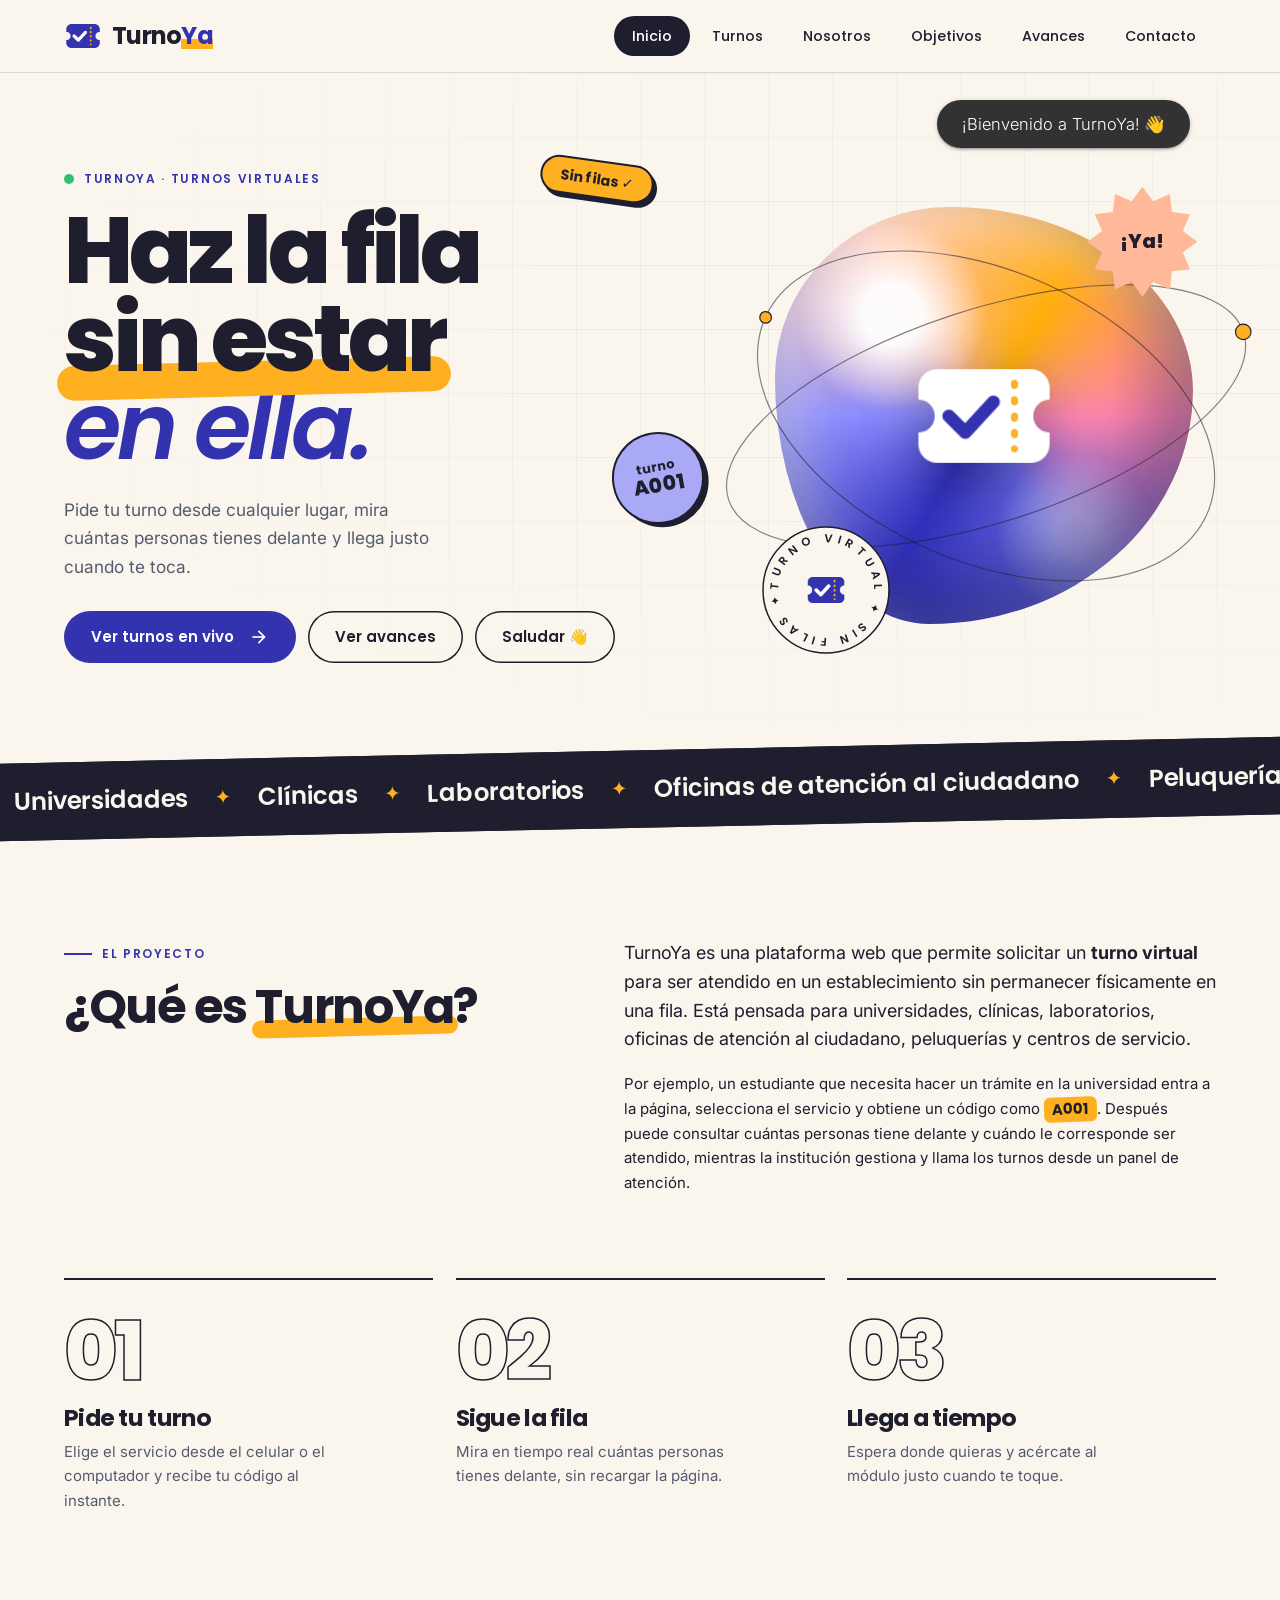
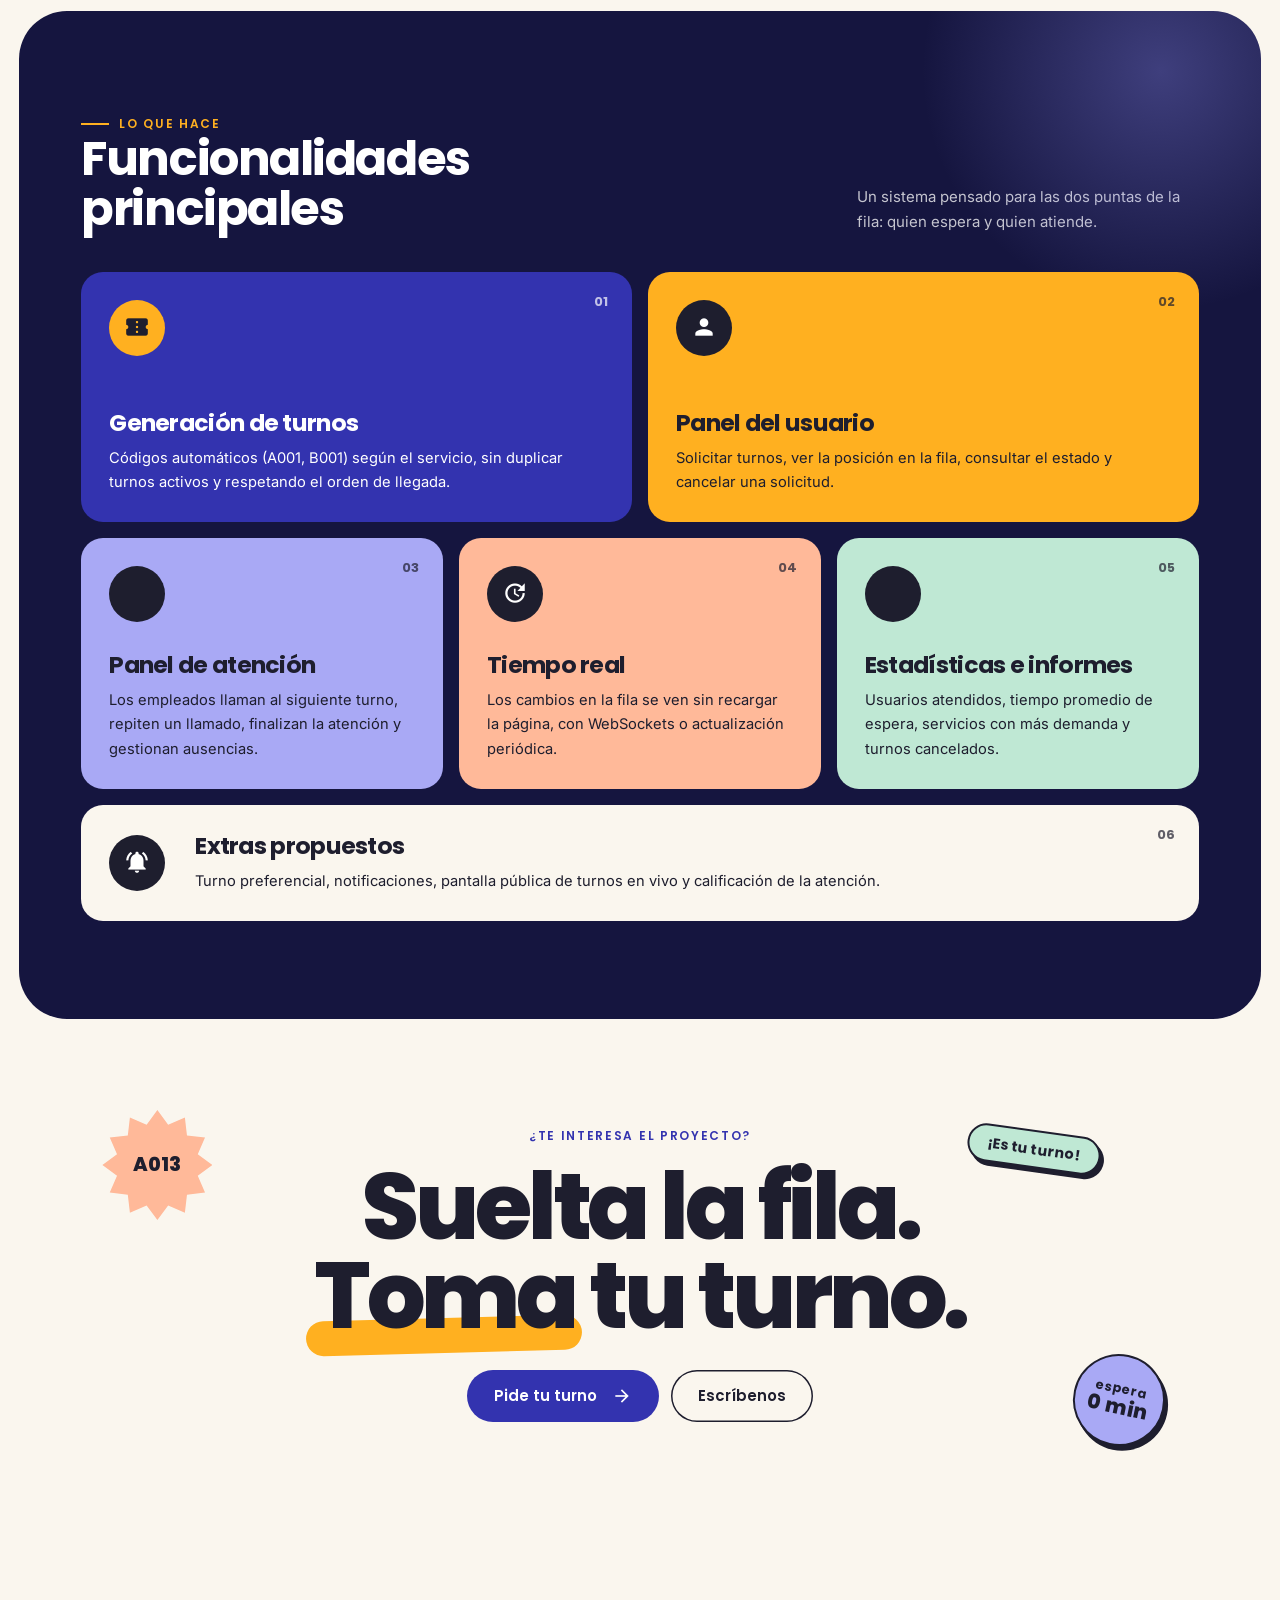
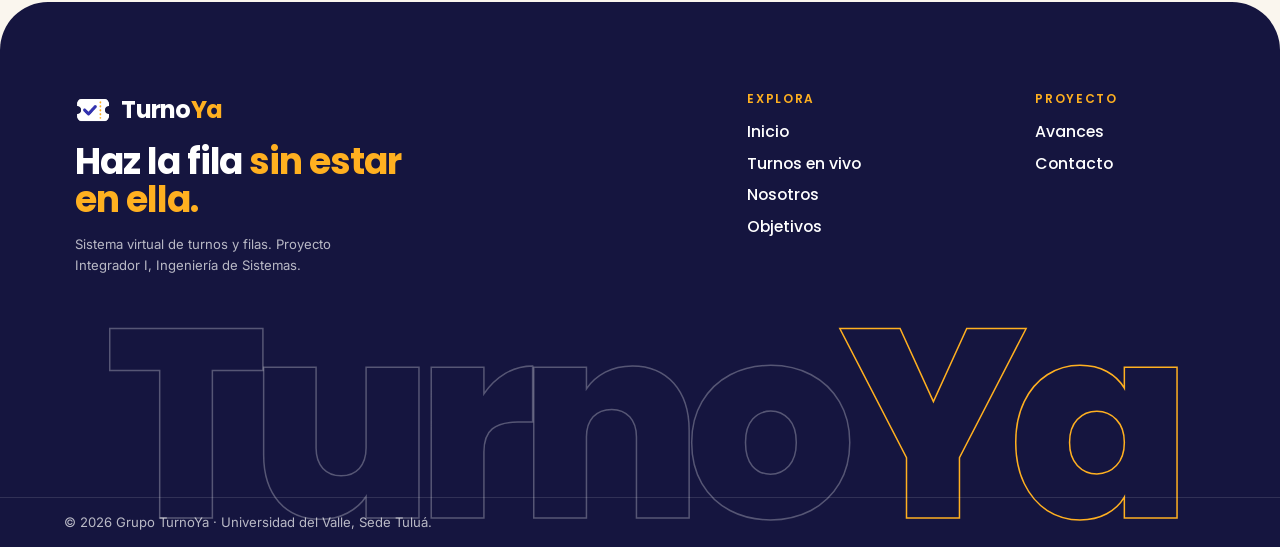
==== commit 7a729bda: "fix: forzar descarga del CSS y JS nuevos en celulares (versión en los enlaces) Co-Authored-By: Claud" ====
--- a/proyecto_integrador/index.html
+++ b/proyecto_integrador/index.html
@@ -17,8 +17,8 @@
   <link rel="preconnect" href="https://fonts.gstatic.com" crossorigin>
   <!-- Tipografía primaria: Poppins (títulos, logo, botones) · Secundaria: Inter (texto) -->
   <link rel="stylesheet" href="https://fonts.googleapis.com/css2?family=Inter:wght@400;500;600&family=Poppins:ital,wght@0,500;0,600;0,700;0,800;1,600&display=swap">
-  <!-- Estilos propios -->
-  <link rel="stylesheet" href="css/style.css">
+  <!-- Estilos propios (?v= obliga al navegador a descargar la versión nueva) -->
+  <link rel="stylesheet" href="css/style.css?v=20261123">
 </head>
 <body data-pagina="inicio">
 <header>
@@ -188,6 +188,6 @@
 <!-- Materialize JS (CDN) -->
 <script src="https://cdnjs.cloudflare.com/ajax/libs/materialize/1.0.0/js/materialize.min.js"></script>
 <!-- JavaScript propio -->
-<script src="js/main.js"></script>
+<script src="js/main.js?v=20261123"></script>
 </body>
 </html>
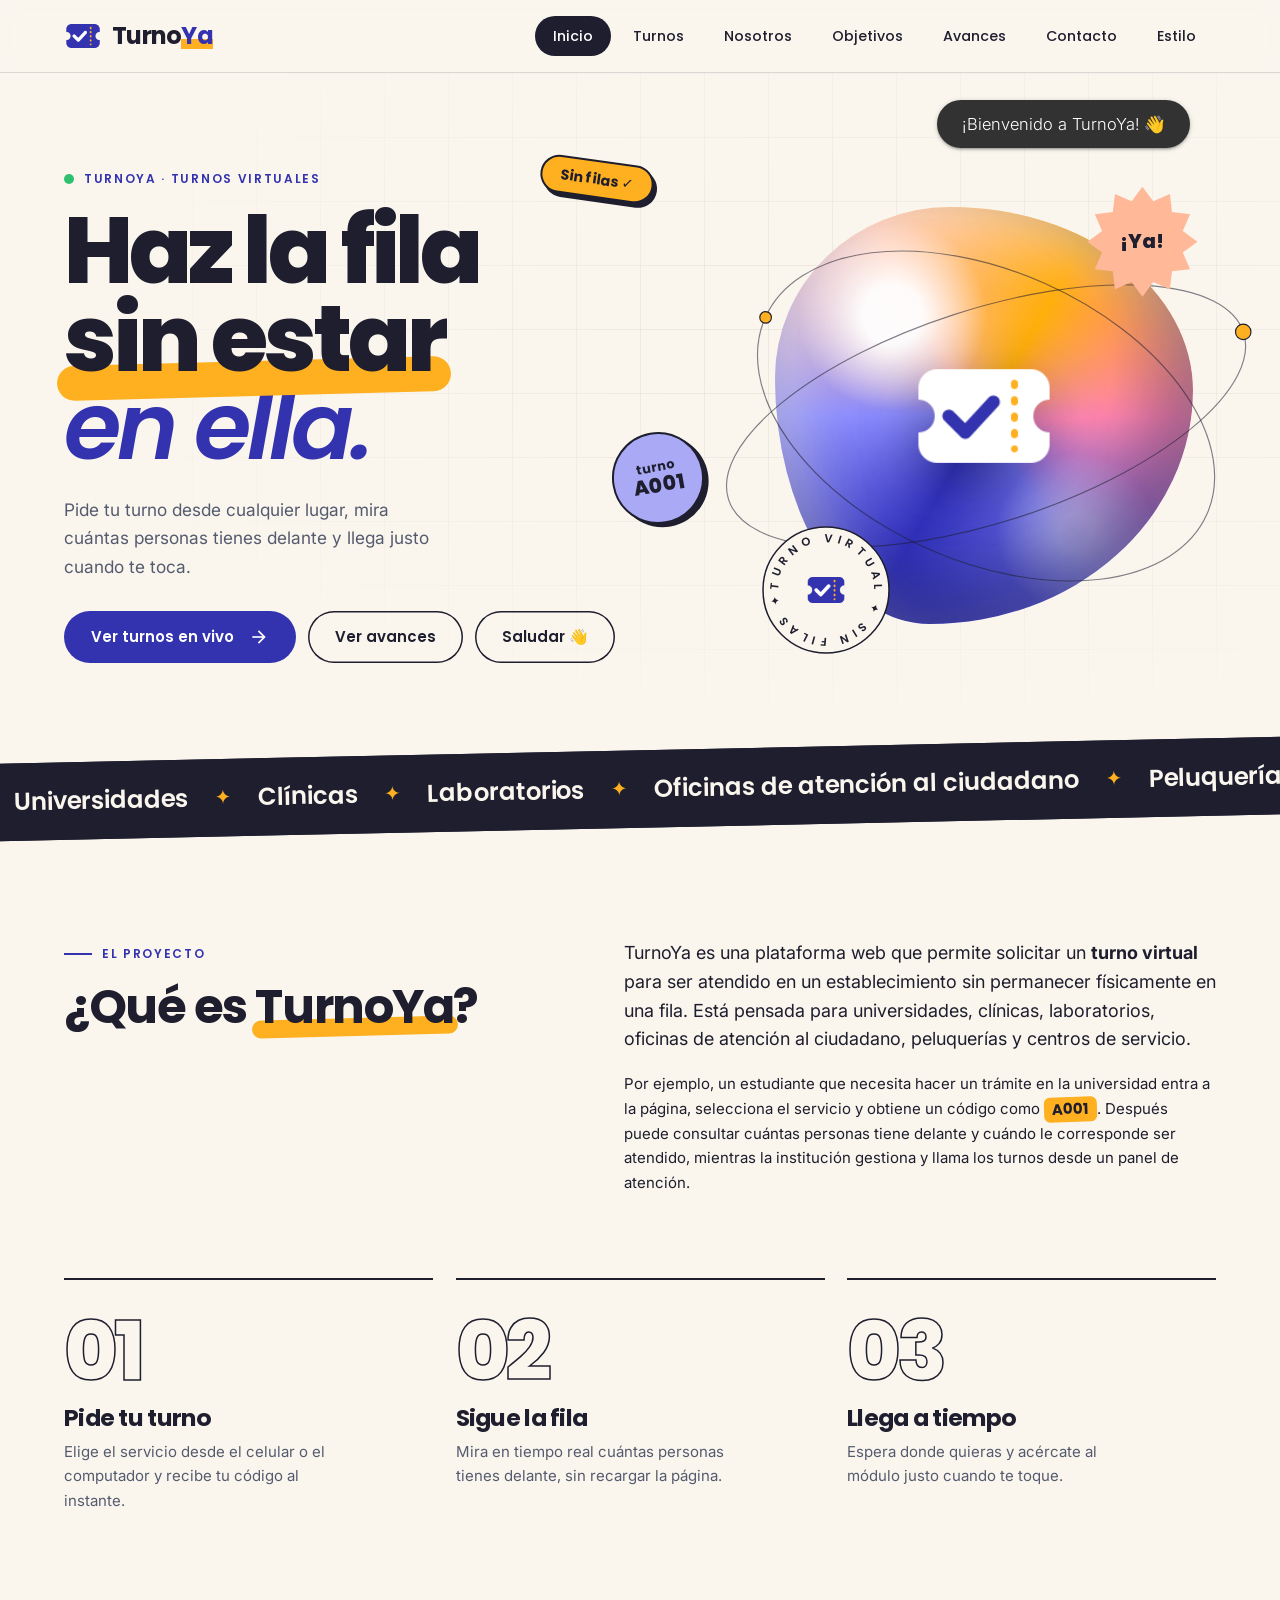
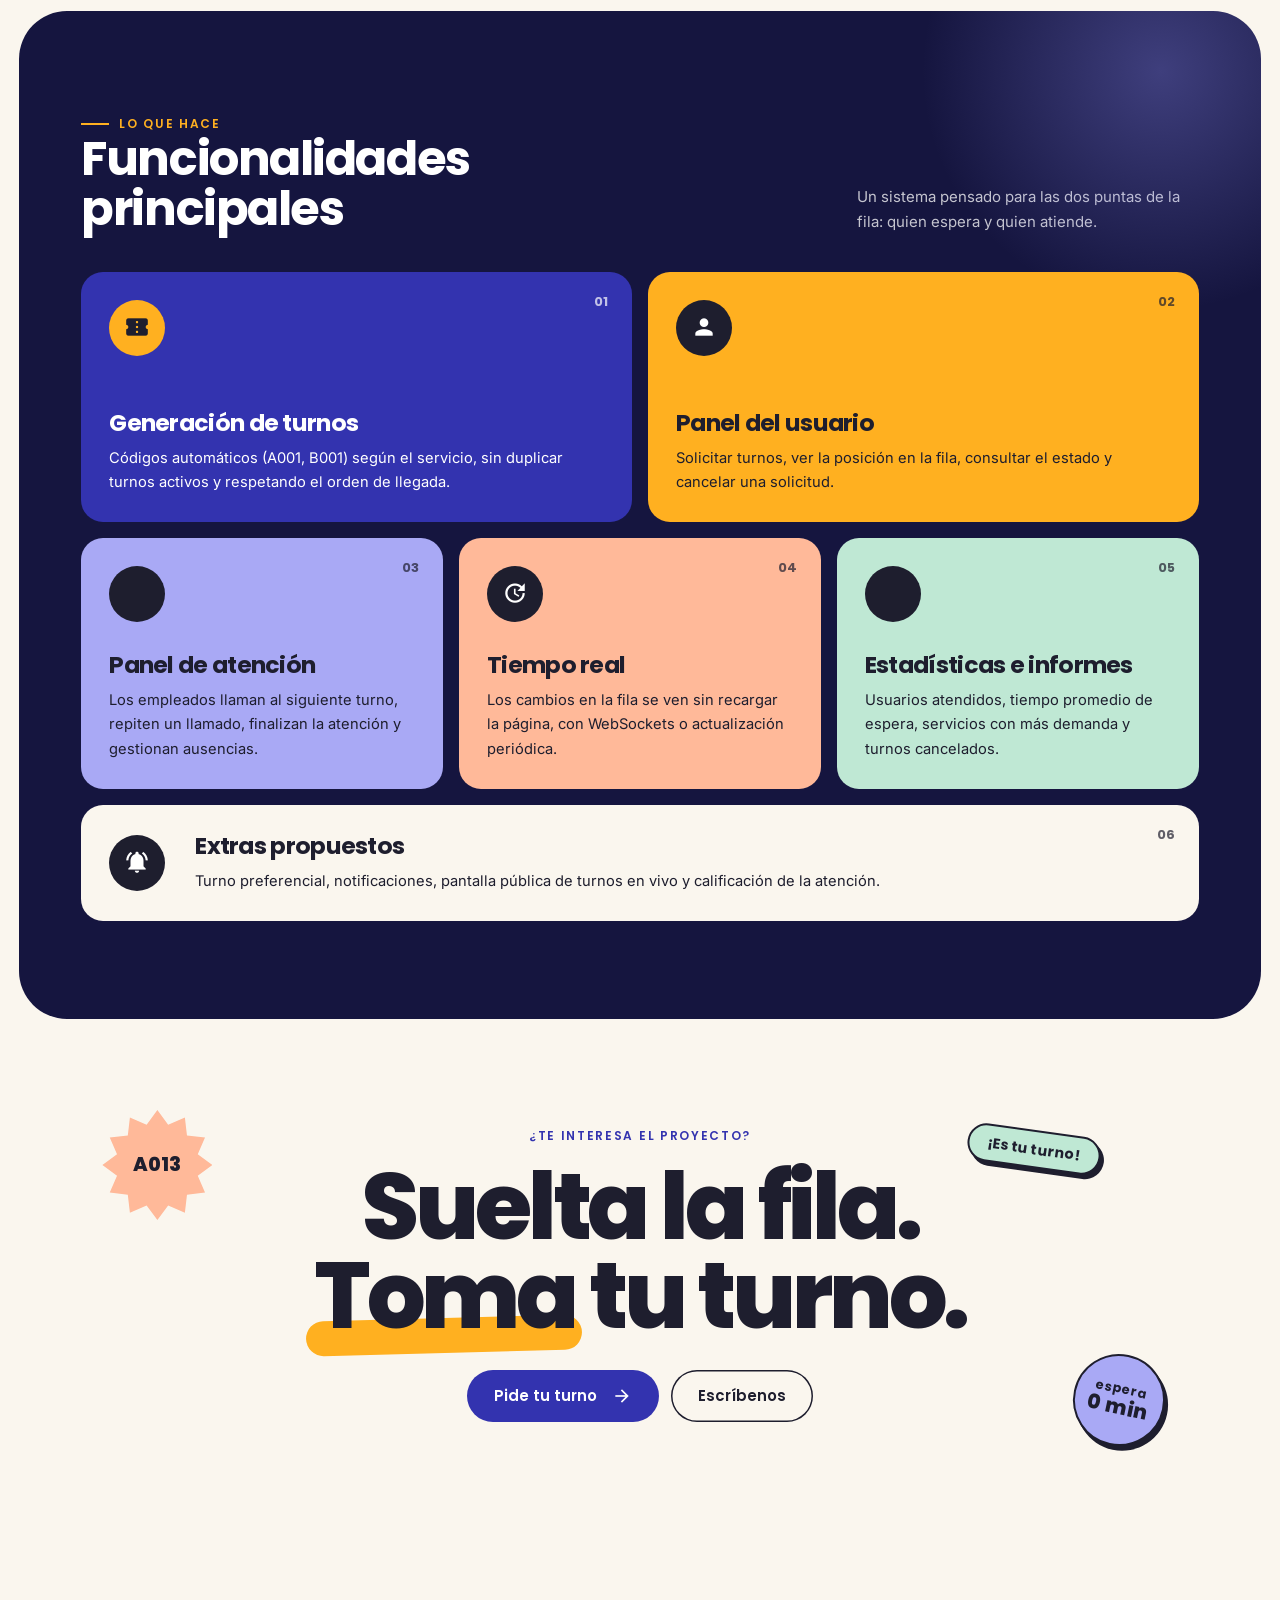
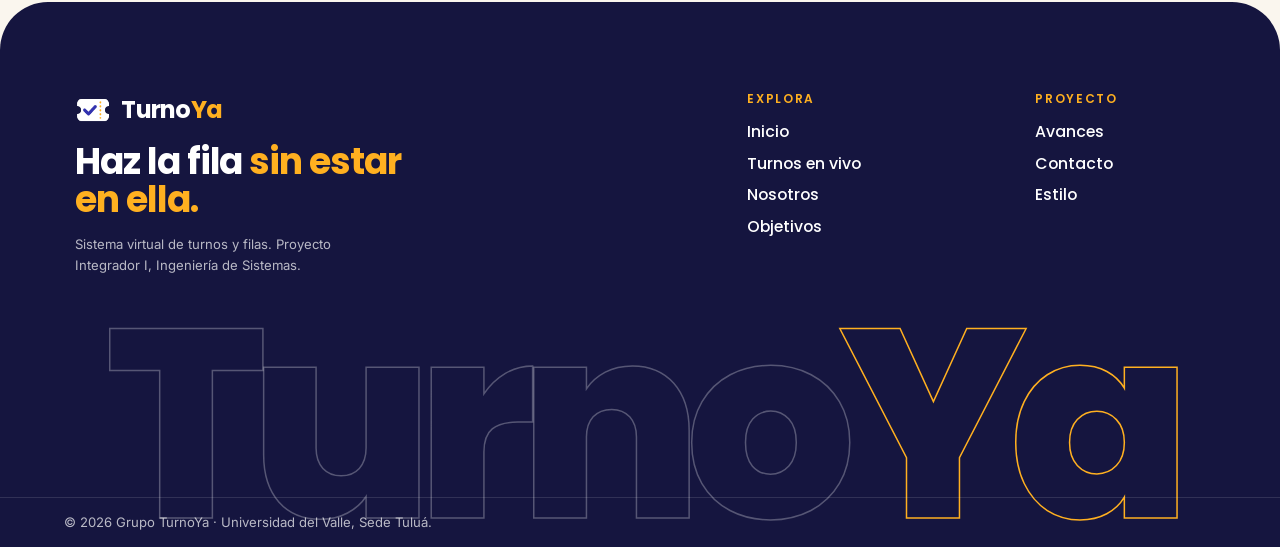
==== commit 7154a1c0: "feat: nueva página Estilo con la guía visual para exponer en clase - estilo.html: punto de partida, " ====
--- a/proyecto_integrador/index.html
+++ b/proyecto_integrador/index.html
@@ -18,7 +18,7 @@
   <!-- Tipografía primaria: Poppins (títulos, logo, botones) · Secundaria: Inter (texto) -->
   <link rel="stylesheet" href="https://fonts.googleapis.com/css2?family=Inter:wght@400;500;600&family=Poppins:ital,wght@0,500;0,600;0,700;0,800;1,600&display=swap">
   <!-- Estilos propios (?v= obliga al navegador a descargar la versión nueva) -->
-  <link rel="stylesheet" href="css/style.css?v=20261123">
+  <link rel="stylesheet" href="css/style.css?v=20261124">
 </head>
 <body data-pagina="inicio">
 <header>
@@ -26,11 +26,11 @@
     <div class="nav-wrapper container">
       <a href="index.html" class="brand-logo" aria-label="TurnoYa, ir al inicio"><img src="img/logo-icono.webp" alt="" class="logo-icono" width="40" height="40"><span class="logo-texto">Turno<span class="logo-ya">Ya</span></span></a>
       <a href="#" data-target="menu-movil" class="sidenav-trigger" aria-label="Abrir menú"><i class="material-icons">menu</i></a>
-      <ul class="right hide-on-med-and-down"><li class="active"><a href="index.html">Inicio</a></li><li><a href="turnos.html">Turnos</a></li><li><a href="nosotros.html">Nosotros</a></li><li><a href="objetivos.html">Objetivos</a></li><li><a href="avances.html">Avances</a></li><li><a href="contacto.html">Contacto</a></li></ul>
+      <ul class="right hide-on-med-and-down"><li class="active"><a href="index.html">Inicio</a></li><li><a href="turnos.html">Turnos</a></li><li><a href="nosotros.html">Nosotros</a></li><li><a href="objetivos.html">Objetivos</a></li><li><a href="avances.html">Avances</a></li><li><a href="contacto.html">Contacto</a></li><li><a href="estilo.html">Estilo</a></li></ul>
     </div>
   </nav>
 </header>
-<ul class="sidenav" id="menu-movil"><li><div class="sidenav-logo"><img src="img/logo-icono.webp" alt="" width="40" height="40"><span class="logo-texto">Turno<span class="logo-ya">Ya</span></span></div></li><li class="active"><a href="index.html">Inicio</a></li><li><a href="turnos.html">Turnos</a></li><li><a href="nosotros.html">Nosotros</a></li><li><a href="objetivos.html">Objetivos</a></li><li><a href="avances.html">Avances</a></li><li><a href="contacto.html">Contacto</a></li></ul>
+<ul class="sidenav" id="menu-movil"><li><div class="sidenav-logo"><img src="img/logo-icono.webp" alt="" width="40" height="40"><span class="logo-texto">Turno<span class="logo-ya">Ya</span></span></div></li><li class="active"><a href="index.html">Inicio</a></li><li><a href="turnos.html">Turnos</a></li><li><a href="nosotros.html">Nosotros</a></li><li><a href="objetivos.html">Objetivos</a></li><li><a href="avances.html">Avances</a></li><li><a href="contacto.html">Contacto</a></li><li><a href="estilo.html">Estilo</a></li></ul>
 <main>
 <section class="hero" aria-label="Presentación de TurnoYa">
   <div class="container">
@@ -174,6 +174,7 @@
         <ul>
           <li><a href="avances.html">Avances</a></li>
           <li><a href="contacto.html">Contacto</a></li>
+          <li><a href="estilo.html">Estilo</a></li>
         </ul>
       </div>
     </div>
@@ -188,6 +189,6 @@
 <!-- Materialize JS (CDN) -->
 <script src="https://cdnjs.cloudflare.com/ajax/libs/materialize/1.0.0/js/materialize.min.js"></script>
 <!-- JavaScript propio -->
-<script src="js/main.js?v=20261123"></script>
+<script src="js/main.js?v=20261124"></script>
 </body>
 </html>
--- a/proyecto_integrador/css/style.css
+++ b/proyecto_integrador/css/style.css
@@ -1315,6 +1315,178 @@
 p.grey-text { font-size: var(--texto-sm); }
 main .grey-text { color: var(--color-texto-suave) !important; }
 .nota-pagina { display: flex; align-items: center; gap: 8px; }
+
+/* ============ 16b. ESTILO: GUÍA VISUAL ============ */
+.subtitulo-estilo { font-size: var(--texto-lg); margin: clamp(2.5rem, 6vw, 4rem) 0 1.2rem; }
+
+/* Tipografía */
+.fuente-poppins { font-family: var(--fuente-primaria); }
+.fuente-inter { font-family: var(--fuente-secundaria); }
+.fuentes { display: grid; grid-template-columns: 1fr 1fr; gap: var(--espacio-cajas); }
+.fuente-muestra { background: #fff; border-radius: var(--radio); box-shadow: var(--sombra); padding: var(--relleno-caja); }
+.fuente-cabecera { display: flex; align-items: center; gap: 1.2rem; margin-bottom: 1.2rem; }
+.fuente-aa {
+  font-size: clamp(4rem, 9vw, 6.5rem);
+  font-weight: 700;
+  line-height: 0.9;
+  letter-spacing: -0.04em;
+  color: var(--color-primario);
+}
+.fuente-inter.fuente-aa { font-weight: 600; color: var(--color-texto); }
+.fuente-rol { font-family: var(--fuente-primaria); font-size: var(--texto-sm); font-weight: 600; color: var(--color-texto-suave); }
+.fuente-cabecera h3 { font-size: var(--texto-xl); margin: 0; line-height: 1; }
+.fuente-inter h3, h3.fuente-inter { font-weight: 600; letter-spacing: -0.02em; }
+.fuente-pesos {
+  display: flex; flex-wrap: wrap; align-items: baseline; gap: 0.4rem 1.2rem;
+  font-size: 1.7rem; line-height: 1.2;
+  padding: 0.9rem 0; margin: 0 0 1rem;
+  border-top: 1px solid var(--color-linea); border-bottom: 1px solid var(--color-linea);
+}
+.fuente-inter.fuente-pesos { font-weight: 500; }
+.fuente-nota { font-size: var(--texto-sm); color: var(--color-texto-suave); font-weight: 400; }
+.fuente-razones { margin: 0; }
+.fuente-razones li { position: relative; padding-left: 20px; margin-bottom: 6px; line-height: 1.5; }
+.fuente-razones li::before { content: ""; position: absolute; left: 0; top: 0.55em; width: 9px; height: 9px; border-radius: 50%; background: var(--color-acento); }
+
+.tipo-extra { display: grid; grid-template-columns: 1fr 1fr; gap: var(--espacio-cajas); margin-top: 2rem; }
+.tipo-extra h3 { font-size: var(--texto-md); margin: 0 0 0.5rem; }
+.tipo-extra p { margin: 0; color: var(--color-texto-suave); }
+.descartadas { display: flex; flex-wrap: wrap; gap: 8px; }
+.descartadas .chip { background: var(--color-papel-2); color: var(--color-texto); text-decoration: line-through; text-decoration-color: rgba(30, 30, 46, 0.5); }
+.descartadas .chip small { text-decoration: none; display: inline-block; font-weight: 400; color: var(--color-texto-suave); margin-left: 4px; }
+
+.escala { margin: 0; border-top: 2px solid var(--color-texto); }
+.escala li {
+  display: grid; grid-template-columns: 200px 1fr; align-items: center; gap: 1.5rem;
+  padding: 0.9rem 0; border-bottom: 1px solid var(--color-linea);
+}
+.escala-dato { display: flex; flex-direction: column; font-size: var(--texto-sm); color: var(--color-texto-suave); }
+.escala-dato code { font-size: 0.95rem; color: var(--color-primario); font-weight: 600; }
+.escala-ej { font-family: var(--fuente-primaria); font-weight: 700; line-height: 1.05; letter-spacing: -0.03em; overflow-wrap: anywhere; }
+.escala-ej.escala-texto { font-family: var(--fuente-secundaria); font-weight: 400; letter-spacing: 0; }
+
+/* Color */
+.regla-color { display: grid; grid-template-columns: 1fr 1fr; gap: var(--espacio-cajas); }
+.regla { display: flex; gap: 1.2rem; background: #fff; border-radius: var(--radio); box-shadow: var(--sombra); padding: var(--relleno-caja); }
+.regla-muestra { flex: 0 0 64px; height: 64px; border-radius: 50%; box-shadow: inset 0 0 0 1px var(--color-linea); }
+.regla h3 { font-size: var(--texto-md); margin: 0 0 0.4rem; }
+.regla h3 em { font-style: italic; color: var(--color-primario); }
+.regla p { margin: 0 0 1rem; color: var(--color-texto-suave); }
+.regla .regla-ejemplo { font-family: var(--fuente-primaria); font-weight: 700; font-size: var(--texto-lg); color: var(--color-texto); margin: 0; }
+
+.paleta { display: grid; grid-template-columns: repeat(4, 1fr); gap: 12px; }
+.muestra {
+  background: var(--m); color: var(--t);
+  border-radius: var(--radio-sm);
+  box-shadow: inset 0 0 0 1px var(--color-linea);
+  min-height: 130px; padding: 16px;
+  display: flex; flex-direction: column; justify-content: flex-end; gap: 2px;
+  transition: transform 0.3s cubic-bezier(.2, .9, .3, 1.2);
+}
+.muestra:hover { transform: translateY(-4px); }
+.muestra b { font-family: var(--fuente-primaria); font-size: 1.05rem; }
+.muestra code { font-size: 0.9rem; opacity: 0.9; }
+.muestra span { font-size: var(--texto-sm); opacity: 0.85; }
+.muestra-grande { grid-column: span 2; min-height: 190px; }
+.muestra-grande b { font-size: var(--texto-lg); }
+.paleta-apoyo { grid-template-columns: repeat(3, 1fr); }
+.paleta-apoyo .muestra { min-height: 90px; }
+.nota-paleta { color: var(--color-texto-suave); margin: 1.2rem 0 0.8rem; }
+
+/* Logo y slogan (sección oscura) */
+.logo-grid { display: grid; grid-template-columns: 2fr 1fr 1fr; gap: 16px; }
+.logo-pieza {
+  border-radius: var(--radio);
+  background: rgba(255, 255, 255, 0.06);
+  box-shadow: inset 0 0 0 1px rgba(255, 255, 255, 0.14);
+  padding: 28px;
+  display: flex; flex-direction: column; align-items: center; justify-content: center; gap: 1rem;
+  text-align: center; min-height: 220px;
+}
+.logo-pieza img { max-width: 100%; height: auto; }
+.logo-pieza span { font-size: var(--texto-sm); color: rgba(255, 255, 255, 0.75); }
+.logo-pieza-clara { background: var(--color-papel); }
+.logo-pieza-clara span { color: var(--color-texto-suave); }
+.logo-sobre-papel { background: var(--color-papel); border-radius: 22px; padding: 10px; }
+.logo-datos { margin: 2rem 0 0; display: grid; grid-template-columns: repeat(3, 1fr); gap: 1.5rem; }
+.logo-datos li { color: rgba(255, 255, 255, 0.82); border-top: 1px solid rgba(255, 255, 255, 0.2); padding-top: 1rem; line-height: 1.55; }
+.logo-datos b { color: #fff; font-family: var(--fuente-primaria); }
+.ya-acento { color: var(--color-acento); }
+.slogan-grande { margin-top: clamp(3rem, 7vw, 5rem); text-align: center; }
+.slogan-grande p {
+  font-family: var(--fuente-primaria); font-weight: 800;
+  font-size: clamp(2.2rem, 6vw, 4.8rem); line-height: 1; letter-spacing: -0.045em;
+  margin: 0 0 1rem; color: #fff;
+}
+.slogan-grande .resaltado { color: #fff; }
+.slogan-grande em { font-weight: 600; color: var(--color-lavanda); }
+.slogan-grande > span { color: rgba(255, 255, 255, 0.7); }
+
+/* Comparador antes / ahora */
+.comparador {
+  --pos: 50%;
+  position: relative;
+  border-radius: var(--radio);
+  overflow: hidden;
+  box-shadow: var(--sombra), 0 0 0 1px var(--color-linea);
+  aspect-ratio: 1366 / 1000;
+  user-select: none;
+}
+.comparador img { display: block; width: 100%; height: 100%; object-fit: cover; }
+.comparador-antes { position: absolute; inset: 0; clip-path: inset(0 calc(100% - var(--pos)) 0 0); }
+.comparador-linea {
+  position: absolute; top: 0; bottom: 0; left: var(--pos);
+  width: 4px; translate: -50% 0;
+  background: var(--color-acento);
+  pointer-events: none;
+}
+.comparador-linea::after {
+  content: "⇆"; position: absolute; top: 50%; left: 50%; translate: -50% -50%;
+  width: 46px; height: 46px; border-radius: 50%;
+  background: var(--color-acento); color: var(--color-texto);
+  display: flex; align-items: center; justify-content: center;
+  font-size: 1.4rem; font-weight: 700;
+  box-shadow: 0 6px 18px -6px rgba(21, 21, 63, 0.5);
+}
+.comparador input[type=range] {
+  position: absolute; inset: 0; width: 100%; height: 100%;
+  margin: 0; opacity: 0; cursor: ew-resize;
+}
+.comparador:has(input:focus-visible) .comparador-linea::after { outline: 3px solid var(--color-primario); outline-offset: 3px; }
+.comparador-etiqueta {
+  position: absolute; top: 16px;
+  font-family: var(--fuente-primaria); font-weight: 700; font-size: var(--texto-sm);
+  background: var(--color-texto); color: #fff;
+  padding: 6px 14px; border-radius: 999px;
+  pointer-events: none;
+}
+.comparador-etiqueta.izq { left: 16px; }
+.comparador-etiqueta.der { right: 16px; background: var(--color-acento); color: var(--color-texto); }
+
+.cambios { display: grid; grid-template-columns: repeat(4, 1fr); gap: 1.5rem; margin-top: 2.5rem; }
+.cambios > div { border-top: 2px solid var(--color-texto); padding-top: 1rem; }
+.cambio-num { display: block; font-family: var(--fuente-primaria); font-weight: 800; font-size: clamp(1.4rem, 2.6vw, 2rem); letter-spacing: -0.03em; line-height: 1.1; color: var(--color-primario); margin-bottom: 0.4rem; }
+.cambios p { margin: 0; color: var(--color-texto-suave); }
+
+.funcion-borde { box-shadow: inset 0 0 0 1.5px var(--color-texto); }
+.cta-texto { max-width: 52ch; margin: -0.5rem auto 2rem; color: var(--color-texto-suave); }
+
+@media only screen and (max-width: 992px) {
+  .fuentes, .tipo-extra, .regla-color { grid-template-columns: 1fr; }
+  .paleta { grid-template-columns: repeat(2, 1fr); }
+  .logo-grid { grid-template-columns: 1fr 1fr; }
+  .logo-grid .logo-pieza-clara { grid-column: span 2; }
+  .logo-datos, .cambios { grid-template-columns: 1fr 1fr; }
+}
+@media only screen and (max-width: 600px) {
+  .escala li { grid-template-columns: 1fr; gap: 0.3rem; }
+  .paleta-apoyo { grid-template-columns: 1fr 1fr 1fr; }
+  .muestra-grande { min-height: 150px; }
+  .regla { flex-direction: column; }
+  .regla-muestra { flex: none; width: 56px; height: 56px; }
+  .logo-datos, .cambios { grid-template-columns: 1fr; }
+  .comparador-linea::after { width: 38px; height: 38px; font-size: 1.1rem; }
+}
 
 /* ============ 17. FOOTER ============ */
 footer.page-footer {
